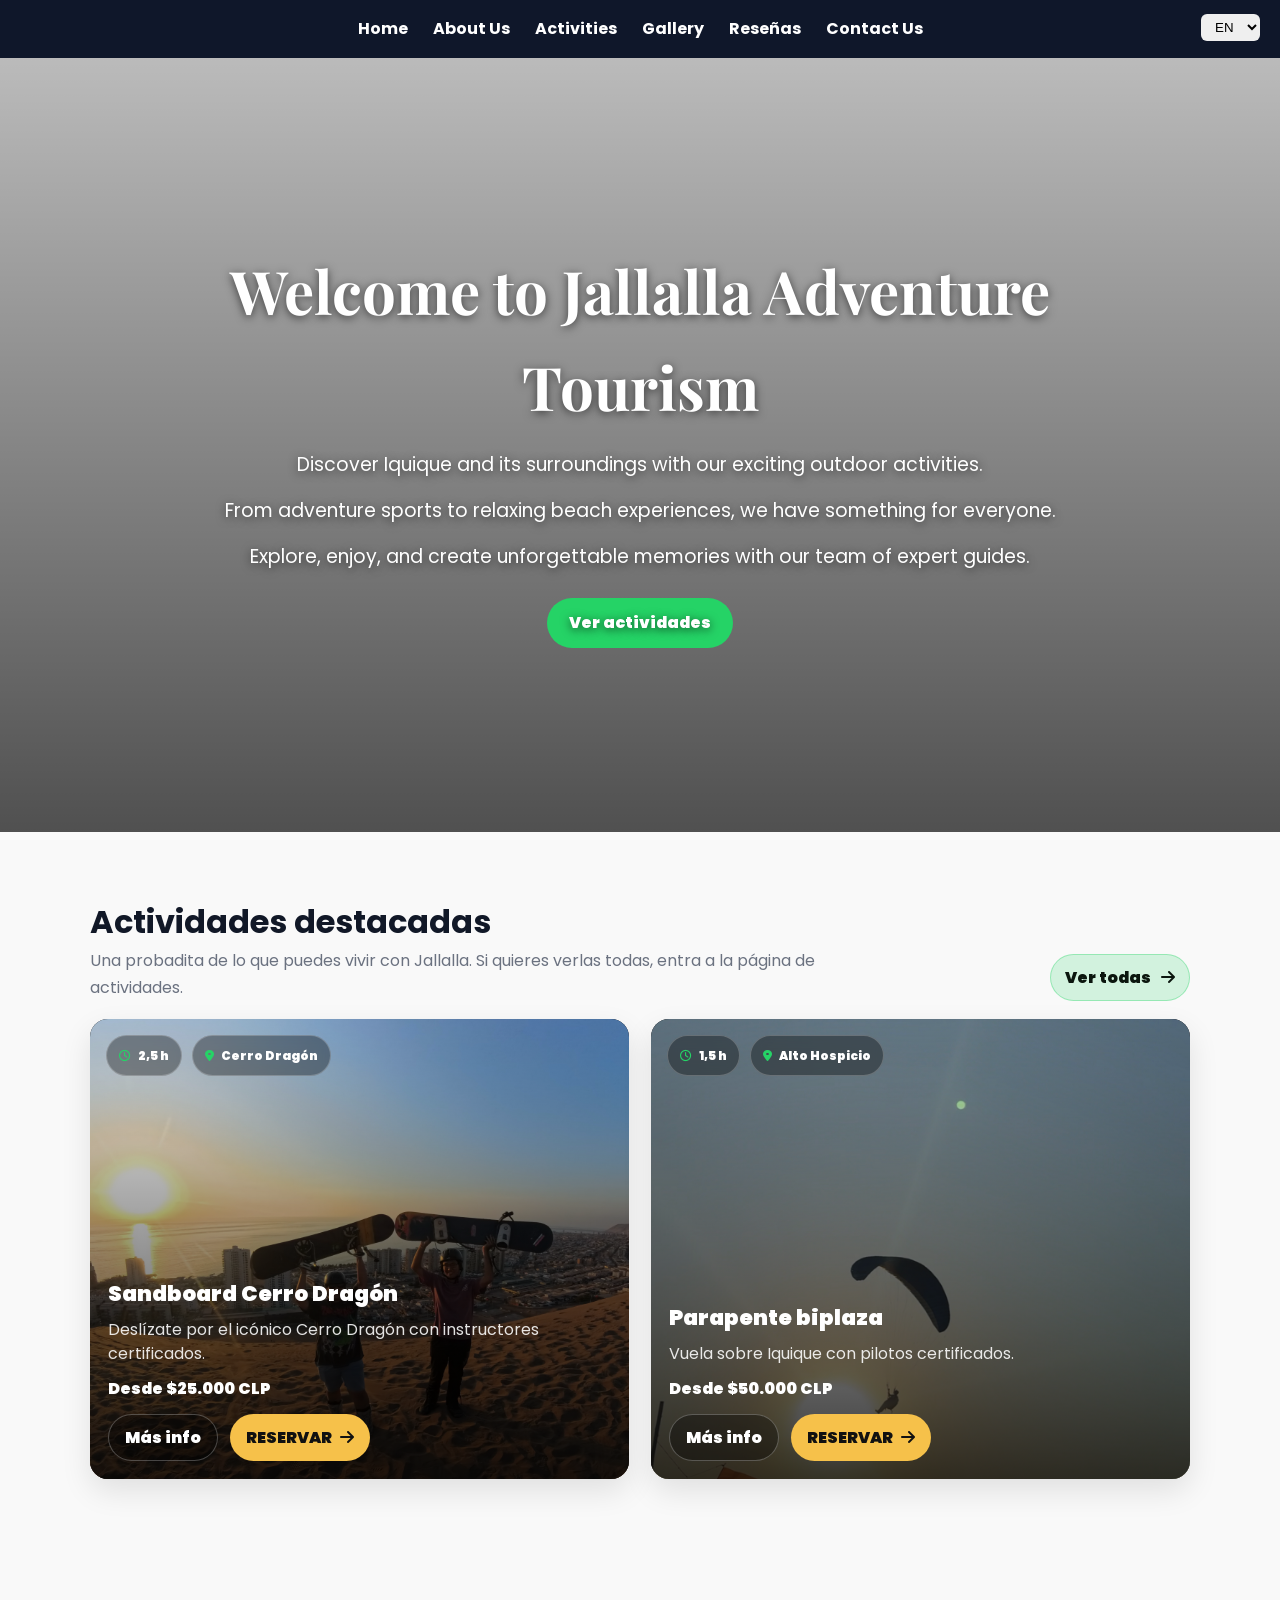
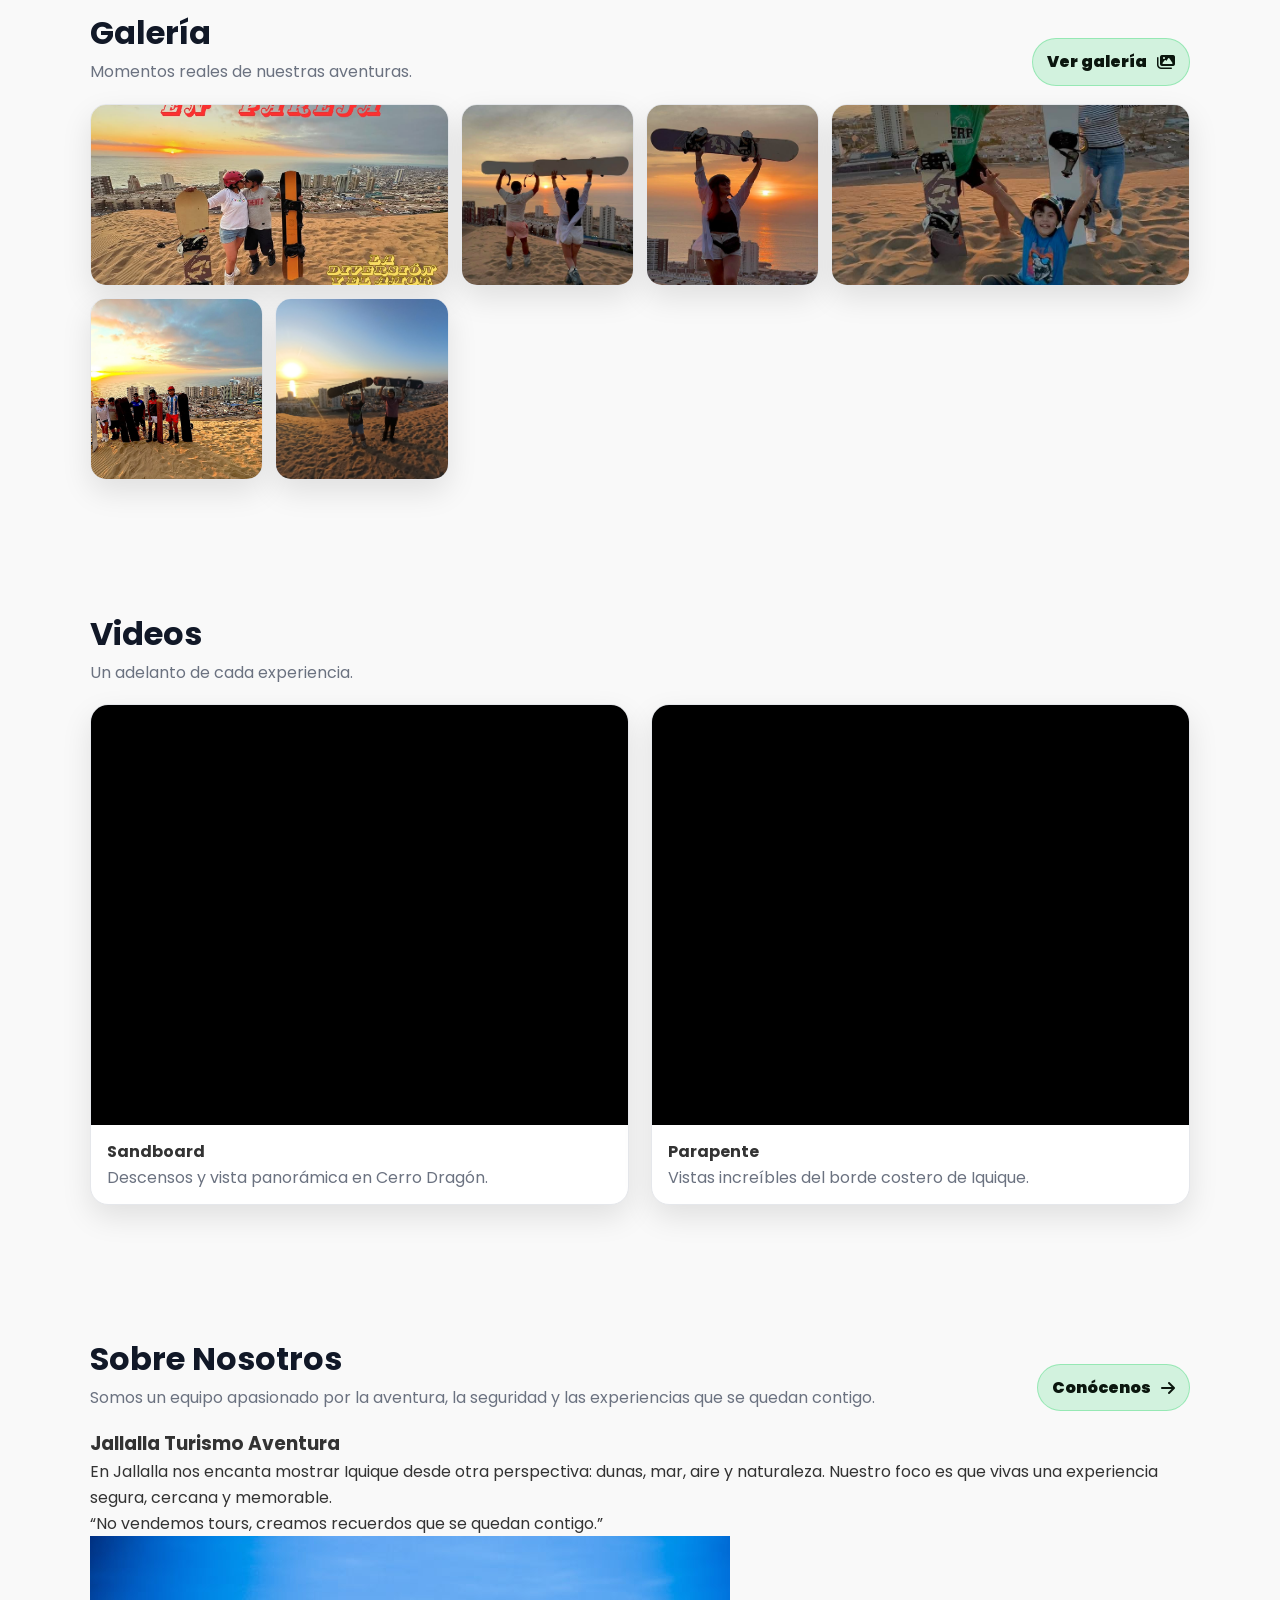
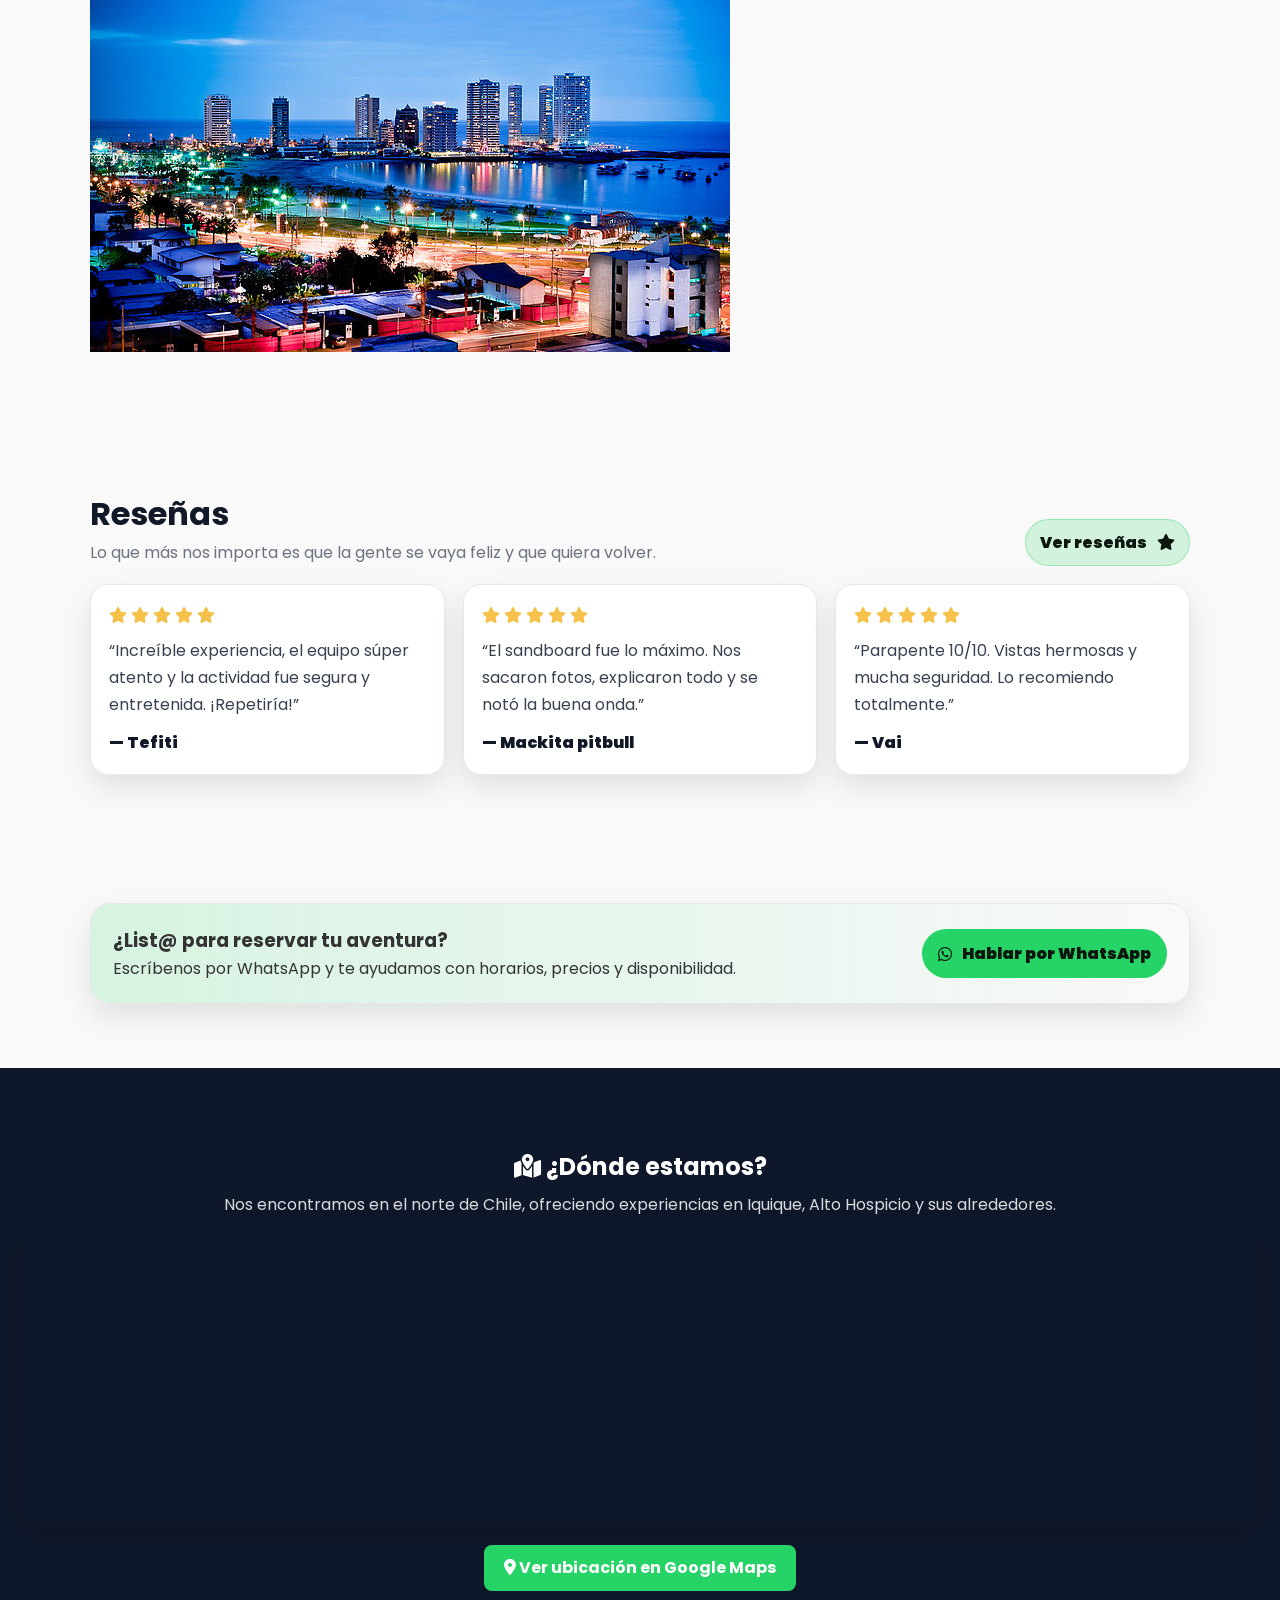
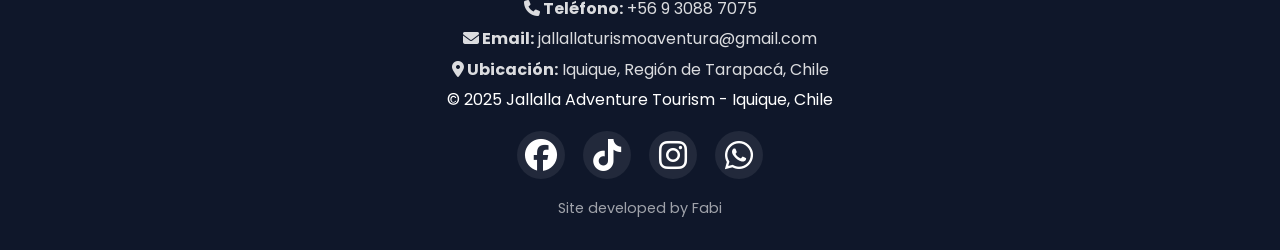
==== index.html @ 43857182 "Initial commit - Jallalla Turismo Aventura" ====
<!DOCTYPE html>
<html lang="es">
<head>
  <meta charset="UTF-8">
  <meta name="viewport" content="width=device-width, initial-scale=1.0">
  <title>Inicio - Jallalla Turismo Aventura</title>

 <link rel="stylesheet" href="css/style.css">

  <link rel="stylesheet" href="https://cdnjs.cloudflare.com/ajax/libs/font-awesome/6.4.0/css/all.min.css">

  <link rel="preconnect" href="https://fonts.googleapis.com">
  <link rel="preconnect" href="https://fonts.gstatic.com" crossorigin>
  <link href="https://fonts.googleapis.com/css2?family=Playfair+Display:wght@600;700&family=Poppins:wght@300;400;600;700&display=swap" rel="stylesheet">
</head>
<script>
document.addEventListener("DOMContentLoaded", function(){

    const menuToggle = document.getElementById("menuToggle");
    const navLinks = document.getElementById("navLinks");

    if(menuToggle && navLinks){
        menuToggle.addEventListener("click", function(){
            navLinks.classList.toggle("active");
        });
    }

});
</script>

<body>

<header>
  <nav class="navbar">

    <button class="menu-toggle" id="menuToggle" aria-label="Abrir menú">
      <i class="fa-solid fa-bars"></i>
    </button>

    <ul class="nav-links" id="navLinks">
      <li><a href="index.html" id="navInicio">Inicio</a></li>
      <li><a href="about.html" id="navAbout">Sobre Nosotros</a></li>
      <li><a href="activities.html" id="navActivities">Actividades</a></li>
      <li><a href="gallery.html" id="navGallery">Galería</a></li>
      <li><a href="reviews.html" id="navReviews" data-i18n="common.nav.reviews">Reseñas</a></li>
      <li><a href="contact.html" id="navContact">Contacto</a></li>
    </ul>

  </nav>

  <div class="language-switch">
    <select id="language">
      <option value="es">ES</option>
      <option value="en">EN</option>
      <option value="fr">FR</option>
      <option value="pt">PT</option>
      <option value="de">DE</option>
    </select>
  </div>
</header>

<section class="content">
  <video autoplay muted loop playsinline poster="images/portada-fallback.jpg">
    <source src="videos/video jallalla.mp4" type="video/mp4">
    Tu navegador no soporta video HTML5.
  </video>

  <div class="inner">
    <h1 id="title">Bienvenidos a Jallalla Turismo Aventura</h1>
    <p id="desc1">Descubre Iquique y sus alrededores con nuestras emocionantes actividades al aire libre.</p>
    <p id="desc2">Desde deportes de aventura hasta experiencias relajantes en la playa, tenemos algo para todos.</p>
    <p id="desc3">Explora, disfruta y crea recuerdos inolvidables con nuestro equipo de expertos guías.</p>

    <a class="hero-btn" href="#actividades" id="heroBtn">Ver actividades</a>
  </div>
</section>

<section class="section" id="actividades">
  <div class="container">
    <div class="section-top">
      <div>
        <h2 class="section-title">Actividades destacadas</h2>
        <p class="section-lead">Una probadita de lo que puedes vivir con Jallalla. Si quieres verlas todas, entra a la página de actividades.</p>
      </div>

      <a class="link-btn" href="activities.html">
        Ver todas <i class="fa-solid fa-arrow-right"></i>
      </a>
    </div>

    <div class="cards">
      <article class="card">
        <div class="thumb">
          <img src="img/sandboard.jpeg" alt="Sandboard Cerro Dragón">
        </div>

        <div class="overlay"></div>

        <div class="meta">
          <span class="m"><i class="fa-regular fa-clock"></i> 2,5 h</span>
          <span class="m"><i class="fa-solid fa-location-dot"></i> Cerro Dragón</span>
        </div>

        <div class="body">
          <h3 class="title">Sandboard Cerro Dragón</h3>
          <p class="desc">Deslízate por el icónico Cerro Dragón con instructores certificados.</p>
          <div class="price">Desde $25.000 CLP</div>

          <div class="cta">
            <a class="btn btn-ghost" href="activities.html">Más info</a>
            <a class="btn btn-primary whatsapp" data-title="Sandboard Cerro Dragón">RESERVAR <i class="fa-solid fa-arrow-right"></i></a>
          </div>
        </div>
      </article>

      <article class="card">
        <div class="thumb">
          <img src="img/parapente.jpeg" alt="Parapente biplaza">
        </div>

        <div class="overlay"></div>

        <div class="meta">
          <span class="m"><i class="fa-regular fa-clock"></i> 1,5 h</span>
          <span class="m"><i class="fa-solid fa-location-dot"></i> Alto Hospicio</span>
        </div>

        <div class="body">
          <h3 class="title">Parapente biplaza</h3>
          <p class="desc">Vuela sobre Iquique con pilotos certificados.</p>
          <div class="price">Desde $50.000 CLP</div>

          <div class="cta">
            <a class="btn btn-ghost" href="activities.html">Más info</a>
            <a class="btn btn-primary whatsapp" data-title="Parapente biplaza">RESERVAR <i class="fa-solid fa-arrow-right"></i></a>
          </div>
        </div>
      </article>
    </div>
  </div>
</section>

<section class="section" id="galeria">
  <div class="container">
    <div class="section-top">
      <div>
        <h2 class="section-title">Galería</h2>
        <p class="section-lead">Momentos reales de nuestras aventuras.</p>
      </div>

      <a class="link-btn" href="gallery.html">
        Ver galería <i class="fa-solid fa-images"></i>
      </a>
    </div>

    <div class="gallery-grid">
  <a class="big" href="gallery.html"><img src="img/san1.jpeg" alt="Sandboard en Iquique"></a>
  <a href="gallery.html"><img src="img/san2.jpeg" alt="Experiencia Jallalla"></a>
  <a href="gallery.html"><img src="img/san3.jpeg" alt="Cerro Dragón"></a>
  <a class="big" href="gallery.html"><img src="img/san4.jpeg" alt="Aventura en Iquique"></a>
  <a href="gallery.html"><img src="img/san5.jpeg" alt="Turismo aventura"></a>
  <a href="gallery.html"><img src="img/sandboard.jpeg" alt="Sandboard"></a>
</div>
  </div>
</section>

<section class="section" id="videos">
  <div class="container">
    <div class="section-top">
      <div>
        <h2 class="section-title">Videos</h2>
        <p class="section-lead">Un adelanto de cada experiencia.</p>
      </div>
    </div>

    <div class="videos">
      <div class="video-card">
        <video autoplay loop muted playsinline poster="images/video_sandboard.jpg">
          <source src="videos/sand.mp4" type="video/mp4">
        </video>

        <div class="video-info">
          <h4>Sandboard</h4>
          <p>Descensos y vista panorámica en Cerro Dragón.</p>
        </div>
      </div>

      <div class="video-card">
        <video autoplay loop muted playsinline poster="images/video_parapente.jpg">
          <source src="videos/parapentevi.mp4" type="video/mp4">
        </video>

        <div class="video-info">
          <h4>Parapente</h4>
          <p>Vistas increíbles del borde costero de Iquique.</p>
        </div>
      </div>
    </div>
  </div>
</section>

<section class="section" id="sobre">
  <div class="container">
    <div class="section-top">
      <div>
        <h2 class="section-title">Sobre Nosotros</h2>
        <p class="section-lead">Somos un equipo apasionado por la aventura, la seguridad y las experiencias que se quedan contigo.</p>
      </div>

      <a class="link-btn" href="about.html">
        Conócenos <i class="fa-solid fa-arrow-right"></i>
      </a>
    </div>

    <div class="about-mini">
      <div class="box">
        <h3>Jallalla Turismo Aventura</h3>
        <p>
          En Jallalla nos encanta mostrar Iquique desde otra perspectiva: dunas, mar, aire y naturaleza.
          Nuestro foco es que vivas una experiencia segura, cercana y memorable.
        </p>

        <div class="why">“No vendemos tours, creamos recuerdos que se quedan contigo.”</div>
      </div>

      <img src="img/iquique.jpeg" alt="Equipo Jallalla Turismo Aventura">
    </div>
  </div>
</section>

<section class="section" id="resenas">
  <div class="container">
    <div class="section-top">
      <div>
        <h2 class="section-title">Reseñas</h2>
        <p class="section-lead">Lo que más nos importa es que la gente se vaya feliz y que quiera volver.</p>
      </div>

      <a class="link-btn" href="reviews.html">
        Ver reseñas <i class="fa-solid fa-star"></i>
      </a>
    </div>

    <div class="reviews-grid">
      <div class="review">
        <div class="stars">
          <i class="fa-solid fa-star"></i>
          <i class="fa-solid fa-star"></i>
          <i class="fa-solid fa-star"></i>
          <i class="fa-solid fa-star"></i>
          <i class="fa-solid fa-star"></i>
        </div>
        <p>“Increíble experiencia, el equipo súper atento y la actividad fue segura y entretenida. ¡Repetiría!”</p>
        <div class="name">— Tefiti</div>
      </div>

      <div class="review">
        <div class="stars">
          <i class="fa-solid fa-star"></i>
          <i class="fa-solid fa-star"></i>
          <i class="fa-solid fa-star"></i>
          <i class="fa-solid fa-star"></i>
          <i class="fa-solid fa-star"></i>
        </div>
        <p>“El sandboard fue lo máximo. Nos sacaron fotos, explicaron todo y se notó la buena onda.”</p>
        <div class="name">— Mackita pitbull</div>
      </div>

      <div class="review">
        <div class="stars">
          <i class="fa-solid fa-star"></i>
          <i class="fa-solid fa-star"></i>
          <i class="fa-solid fa-star"></i>
          <i class="fa-solid fa-star"></i>
          <i class="fa-solid fa-star"></i>
        </div>
        <p>“Parapente 10/10. Vistas hermosas y mucha seguridad. Lo recomiendo totalmente.”</p>
        <div class="name">— Vai</div>
      </div>
    </div>
  </div>
</section>

<section class="section" id="contacto">
  <div class="container">
    <div class="contact-cta">
      <div>
        <h3>¿List@ para reservar tu aventura?</h3>
        <p>Escríbenos por WhatsApp y te ayudamos con horarios, precios y disponibilidad.</p>
      </div>

      <a class="wsp-big" href="#" id="wspBig">
        <i class="fa-brands fa-whatsapp"></i>
        <span>Hablar por WhatsApp</span>
      </a>
    </div>
  </div>
</section>

<footer>
  <div class="ubicacion">
    <h2><i class="fa-solid fa-map-location-dot"></i> ¿Dónde estamos?</h2>
    <p>Nos encontramos en el norte de Chile, ofreciendo experiencias en Iquique, Alto Hospicio y sus alrededores.</p>

    <iframe 
      class="mapa"
      src="https://www.google.com/maps?q=Iquique,Chile&output=embed"
      loading="lazy">
    </iframe>

    <a href="https://www.google.com/maps?q=Iquique,Chile" target="_blank" rel="noopener" class="btn-mapa">
      <i class="fa-solid fa-location-dot"></i>
      Ver ubicación en Google Maps
    </a>

    <div class="info-contacto">
      <p><strong><i class="fa-solid fa-phone"></i> Teléfono:</strong> +56 9 3088 7075</p>
      <p><strong><i class="fa-solid fa-envelope"></i> Email:</strong> jallallaturismoaventura@gmail.com</p>
      <p><strong><i class="fa-solid fa-location-dot"></i> Ubicación:</strong> Iquique, Región de Tarapacá, Chile</p>
    </div>
  </div>

  <div class="footer-content">
    <p id="footerText">&copy; 2026 Jallalla Turismo Aventura - Iquique, Chile</p>

    <div class="socials">
      <a href="https://www.facebook.com/share/1BLBdyu36v/" target="_blank" rel="noopener" aria-label="Facebook">
        <i class="fab fa-facebook fa-2x"></i>
      </a>

      <a href="https://www.tiktok.com/@jallalla.turismo?_t=ZM-8zD8ZmTbg0e&_r=1" target="_blank" rel="noopener" aria-label="TikTok">
        <i class="fab fa-tiktok fa-2x"></i>
      </a>

      <a href="https://www.instagram.com/las_aventuras_del_donoso?igsh=MW1kbmYxOTR1dTZtMw==" target="_blank" rel="noopener" aria-label="Instagram">
        <i class="fab fa-instagram fa-2x"></i>
      </a>

      <a href="https://wa.me/56930887075" target="_blank" rel="noopener" aria-label="WhatsApp">
        <i class="fab fa-whatsapp fa-2x"></i>
      </a>
    </div>

    <p class="firma" id="footerFirma">Sitio desarrollado por Fabi</p>
  </div>
</footer>

<script>
  const WA_NUMBER = "56930887075";

  document.querySelectorAll('.whatsapp').forEach(btn => {
    const title = btn.dataset.title || "Actividad";
    const msg = `Hola Jallalla 👋, me interesa: ${title}. ¿Disponibilidad?`;

    btn.href = `https://wa.me/${WA_NUMBER}?text=${encodeURIComponent(msg)}`;
    btn.target = "_blank";
    btn.rel = "noopener";
  });

  const wspBig = document.getElementById("wspBig");

  if (wspBig) {
    const msg = "Hola Jallalla 👋, quiero cotizar y reservar una actividad. ¿Qué horarios tienen?";

    wspBig.href = `https://wa.me/${WA_NUMBER}?text=${encodeURIComponent(msg)}`;
    wspBig.target = "_blank";
    wspBig.rel = "noopener";
  }
</script>

<script src="main.js"></script>

</body>
</html>
---- css/style.css ----
/* ==========================
   RESET / BASE
========================== */

:root{
  --brand:#25D366;
  --brand-dark:#128C7E;
  --dark:#0f172a;
  --bg:#f9f9f9;
  --card:#ffffff;
  --muted:#6b7280;
  --line:#e5e7eb;
  --shadow:0 12px 30px rgba(0,0,0,.10);
  --radius:18px;
}

*{
  margin:0;
  padding:0;
  box-sizing:border-box;
}

body{
  font-family:"Poppins", Arial, sans-serif;
  background:var(--bg);
  color:#333;
  line-height:1.6;
}

img,
video{
  max-width:100%;
}

/* ==========================
   HEADER / NAV
========================== */

header{
  background:var(--dark);
  padding:16px 20px;
  position:relative;
  z-index:1000;
}

.navbar{
  position:relative;
}

.nav-links,
nav ul{
  list-style:none;
  display:flex;
  justify-content:center;
  align-items:center;
  gap:25px;
  margin:0;
  padding:0;
  flex-wrap:wrap;
}

.nav-links a,
nav ul li a,
nav a{
  color:#fff;
  text-decoration:none;
  font-weight:700;
  transition:.3s;
}

.nav-links a:hover,
.nav-links a.active,
nav ul li a:hover,
nav ul li a.active{
  color:var(--brand);
}

.menu-toggle{
  display:none;
  position:absolute;
  left:0;
  top:50%;
  transform:translateY(-50%);
  background:none;
  border:none;
  color:#fff;
  font-size:1.8rem;
  cursor:pointer;
}

.language-switch{
  position:absolute;
  top:14px;
  right:20px;
}

.language-switch select{
  padding:5px 10px;
  border-radius:6px;
  border:none;
  cursor:pointer;
}

/* ==========================
   HOME HERO
========================== */

.content{
  position:relative;
  min-height:86vh;
  overflow:hidden;
  display:grid;
  place-items:center;
  text-align:center;
  color:#fff;
}

.content video{
  position:absolute;
  inset:0;
  width:100%;
  height:100%;
  object-fit:cover;
  z-index:-2;
}

.content::after{
  content:"";
  position:absolute;
  inset:0;
  background:linear-gradient(180deg, rgba(0,0,0,.25), rgba(0,0,0,.68));
  z-index:-1;
}

.content .inner{
  max-width:900px;
  padding:0 20px;
  text-shadow:0 2px 10px rgba(0,0,0,.6);
}

.content h1{
  font-family:"Playfair Display", serif;
  font-size:clamp(30px, 5vw, 60px);
  margin-bottom:14px;
}

.content p{
  font-size:clamp(15px, 2.4vw, 19px);
  line-height:1.8;
  margin-bottom:12px;
}

.hero-btn{
  display:inline-flex;
  align-items:center;
  gap:8px;
  margin-top:12px;
  padding:12px 22px;
  border-radius:999px;
  background:var(--brand);
  color:#fff;
  text-decoration:none;
  font-weight:900;
}

.hero-btn:hover{
  background:var(--brand-dark);
}

/* ==========================
   SECCIONES GENERALES
========================== */

.section{
  padding:64px 0;
}

.container{
  width:min(1100px, 92%);
  margin:0 auto;
}

.section-top{
  display:flex;
  justify-content:space-between;
  align-items:flex-end;
  gap:14px;
  flex-wrap:wrap;
  margin-bottom:18px;
}

.section-title{
  font-size:clamp(24px, 3vw, 32px);
  color:#111827;
}

.section-lead{
  color:var(--muted);
  max-width:820px;
  line-height:1.7;
}

.link-btn{
  display:inline-flex;
  align-items:center;
  gap:10px;
  text-decoration:none;
  font-weight:900;
  color:#0b160e;
  background:rgba(37,211,102,.18);
  border:1px solid rgba(37,211,102,.35);
  padding:10px 14px;
  border-radius:999px;
}

/* ==========================
   CARDS ACTIVIDADES
========================== */

.cards{
  display:grid;
  grid-template-columns:repeat(2,1fr);
  gap:22px;
}

.card{
  position:relative;
  border-radius:var(--radius);
  overflow:hidden;
  background:#000;
  min-height:460px;
  display:flex;
  align-items:flex-end;
  box-shadow:var(--shadow);
  transition:.35s ease;
}

.card:hover{
  transform:translateY(-8px);
}

.thumb{
  position:absolute;
  inset:0;
}

.thumb img{
  width:100%;
  height:100%;
  object-fit:cover;
  display:block;
  transition:transform .6s ease;
}

.card:hover .thumb img{
  transform:scale(1.08);
}

.overlay{
  position:absolute;
  inset:0;
  background:linear-gradient(180deg, rgba(0,0,0,.05), rgba(0,0,0,.78));
}

.meta{
  position:absolute;
  top:16px;
  left:16px;
  display:flex;
  gap:10px;
  flex-wrap:wrap;
  z-index:2;
}

.meta .m{
  display:inline-flex;
  align-items:center;
  gap:7px;
  background:rgba(0,0,0,.35);
  color:#fff;
  padding:10px 12px;
  border-radius:999px;
  font-size:12px;
  font-weight:900;
  backdrop-filter:blur(6px);
  border:1px solid rgba(255,255,255,.22);
}

.meta .m i{
  color:var(--brand);
}

.body{
  position:relative;
  z-index:2;
  padding:18px;
  width:100%;
}

.title{
  color:#fff;
  font-size:1.35rem;
  font-weight:900;
  margin-bottom:6px;
}

.desc{
  color:rgba(255,255,255,.88);
  line-height:1.5;
  max-width:560px;
}

.price{
  color:#fff;
  font-weight:900;
  margin-top:10px;
}

.cta{
  position:relative;
  z-index:3;
  display:flex;
  gap:12px;
  flex-wrap:wrap;
  margin-top:12px;
}

.btn{
  border-radius:999px;
  padding:10px 16px;
  font-weight:900;
  text-decoration:none;
  display:inline-flex;
  align-items:center;
  gap:8px;
  cursor:pointer;
}

.btn-primary{
  background:#f6c14a;
  color:#111;
  border:none;
}

.btn-ghost{
  background:rgba(0,0,0,.35);
  color:#fff;
  border:1px solid rgba(255,255,255,.25);
}

/* ==========================
   GALLERY
========================== */

.gallery-grid{
  display:grid;
  grid-template-columns:repeat(6,1fr);
  gap:12px;
}

.gallery-grid a{
  display:block;
  border-radius:16px;
  overflow:hidden;
  box-shadow:var(--shadow);
  border:1px solid var(--line);
  background:#fff;
}

.gallery-grid img{
  width:100%;
  height:180px;
  object-fit:cover;
  display:block;
  transition:transform .5s ease;
}

.gallery-grid a:hover img{
  transform:scale(1.05);
}

.gallery-grid .big{
  grid-column:span 2;
}

/* ==========================
   VIDEOS
========================== */

.videos{
  display:grid;
  grid-template-columns:repeat(2,1fr);
  gap:22px;
}

.video-card{
  background:#fff;
  border-radius:var(--radius);
  overflow:hidden;
  box-shadow:var(--shadow);
  border:1px solid var(--line);
}

.video-card video{
  width:100%;
  height:420px;
  object-fit:cover;
  display:block;
  background:#000;
}

.video-info{
  padding:14px 16px;
}

.video-info p{
  color:var(--muted);
}

/* ==========================
   ACTIVITIES PAGE
========================== */

.hero{
  position:relative;
  min-height:56vh;
  display:flex;
  align-items:center;
  overflow:hidden;
  color:#fff;
  margin-bottom:20px;
}

.hero::before{
  content:"";
  position:absolute;
  inset:0;
  background:url("../img/hero-activities.jpg") center/cover no-repeat;
  transform:scale(1.02);
}

.hero::after{
  content:"";
  position:absolute;
  inset:0;
  background:linear-gradient(90deg, rgba(0,0,0,.72), rgba(0,0,0,.25));
}

.hero-inner{
  position:relative;
  width:min(1100px,92%);
  margin:0 auto;
  padding:40px 0;
  z-index:1;
}

.hero h1{
  font-size:clamp(2rem,5vw,3.2rem);
  margin-bottom:10px;
}

.hero h1 i,
.video-section h2 i{
  color:var(--brand);
}

.hero p{
  max-width:740px;
  color:rgba(255,255,255,.92);
}

.hero-badges{
  display:flex;
  flex-wrap:wrap;
  gap:10px;
  margin-top:16px;
}

.badge{
  display:inline-flex;
  align-items:center;
  gap:8px;
  padding:10px 12px;
  border-radius:999px;
  background:rgba(255,255,255,.12);
  border:1px solid rgba(255,255,255,.18);
}

.badge i{
  color:var(--brand);
}

.act-wrap,
.video-section{
  max-width:1100px;
  margin:30px auto 50px;
  padding:0 20px;
}

.video-section h2{
  font-size:2rem;
  color:#111827;
  margin-bottom:10px;
}

/* ==========================
   UBICACIÓN / CONTACTO
========================== */

.page-content{
  max-width:1100px;
  margin:80px auto 40px;
  padding:0 20px;
  text-align:center;
}

.contact-page{
  max-width:900px;
}

.contact-form{
  display:flex;
  flex-direction:column;
  gap:15px;
  margin-top:25px;
}

.contact-form input,
.contact-form textarea,
.contact-form button{
  padding:14px;
  border-radius:12px;
  font-size:1rem;
}

.contact-form input,
.contact-form textarea{
  border:1px solid #d1d5db;
}

.contact-form button{
  background:var(--brand);
  color:#fff;
  border:none;
  font-weight:800;
  cursor:pointer;
}

.ubicacion{
  margin-top:50px;
  text-align:center;
}

.ubicacion p,
.info-contacto p{
  color:rgba(255,255,255,.85);
  margin:5px 0;
}

.mapa{
  width:100%;
  height:300px;
  border:none;
  border-radius:12px;
  box-shadow:var(--shadow);
}

.btn-mapa{
  display:inline-block;
  margin-top:15px;
  padding:10px 20px;
  background:var(--brand);
  color:#fff;
  text-decoration:none;
  border-radius:8px;
  font-weight:bold;
}

/* ==========================
   FOOTER
========================== */

footer{
  background:var(--dark);
  color:#fff;
  text-align:center;
  padding:30px 20px;
}

.footer-content{
  max-width:800px;
  margin:auto;
}

.socials{
  margin:18px 0;
}

.socials a{
  width:48px;
  height:48px;
  display:inline-flex;
  align-items:center;
  justify-content:center;
  margin:0 7px;
  color:#fff;
  text-decoration:none;
  border-radius:50%;
  background:rgba(255,255,255,.08);
  transition:.3s;
}

.socials a:hover{
  background:var(--brand);
  transform:translateY(-3px);
}

.firma{
  opacity:.6;
  font-size:.9em;
}

/* ==========================
   RESPONSIVE
========================== */

@media(max-width:980px){
  .gallery-grid{
    grid-template-columns:repeat(3,1fr);
  }

  .gallery-grid .big{
    grid-column:span 1;
  }
}

@media(max-width:920px){
  .cards,
  .videos{
    grid-template-columns:1fr;
  }
}

@media(max-width:768px){
  header{
    padding:16px 20px;
  }

  .menu-toggle{
    display:block;
  }

  .nav-links{
    flex-direction:column;
    background:var(--dark);
    width:100%;
    max-height:0;
    overflow:hidden;
    transition:max-height .3s ease;
    margin-top:15px;
  }

  .nav-links.active{
    max-height:500px;
  }

  .nav-links li{
    text-align:center;
    padding:12px 0;
    border-top:1px solid rgba(255,255,255,.08);
  }

  .language-switch{
    position:static;
    text-align:center;
    margin-top:15px;
  }

  .section-top{
    align-items:flex-start;
  }
}

@media(max-width:520px){
  .card{
    min-height:520px;
  }

  .cta .btn{
    width:100%;
    justify-content:center;
  }

  .gallery-grid{
    grid-template-columns:repeat(2,1fr);
  }

  .gallery-grid img{
    height:150px;
  }

  .video-card video{
    height:320px;
  }
}

/* FIX HOME REVIEWS + CTA */

.reviews-grid{
  display:grid;
  grid-template-columns:repeat(3, 1fr);
  gap:18px;
}

.review{
  background:#fff;
  border:1px solid var(--line);
  border-radius:var(--radius);
  padding:18px;
  box-shadow:var(--shadow);
  transition:.3s ease;
}

.review:hover{
  transform:translateY(-5px);
  border-color:var(--brand);
}

.review .stars{
  color:#f6c14a;
  margin-bottom:8px;
}

.review p{
  color:#374151;
  line-height:1.7;
}

.review .name{
  margin-top:12px;
  font-weight:900;
  color:#111827;
}

.contact-cta{
  background:linear-gradient(90deg, rgba(37,211,102,.16), rgba(255,255,255,0));
  border:1px solid var(--line);
  border-radius:20px;
  padding:22px;
  box-shadow:var(--shadow);
  display:flex;
  justify-content:space-between;
  align-items:center;
  gap:14px;
  flex-wrap:wrap;
}

.wsp-big{
  background:var(--brand);
  color:#0b160e;
  text-decoration:none;
  font-weight:900;
  padding:12px 16px;
  border-radius:999px;
  display:inline-flex;
  align-items:center;
  gap:10px;
}

@media(max-width:900px){
  .reviews-grid{
    grid-template-columns:1fr;
  }
}

.about-page{
  max-width:1100px;
  margin:80px auto 50px;
  padding:0 20px;
}

.about-page h1{
  text-align:center;
  font-size:clamp(30px,4vw,44px);
  margin-bottom:35px;
  color:#111827;
}

.about-hero{
  display:grid;
  grid-template-columns:1fr 1fr;
  gap:28px;
  align-items:center;
  margin-bottom:40px;
}

.about-hero img{
  width:100%;
  height:380px;
  object-fit:cover;
  border-radius:22px;
  box-shadow:0 16px 35px rgba(0,0,0,.14);
}

.about-hero-text{
  background:#fff;
  padding:24px;
  border-radius:22px;
  box-shadow:0 12px 30px rgba(0,0,0,.10);
  border:1px solid #e5e7eb;
}

.about-hero-text p{
  margin-bottom:14px;
  color:#374151;
  line-height:1.8;
}

.about-why{
  background:linear-gradient(135deg,#ffffff,#f3fdf7);
  border-radius:22px;
  padding:26px;
  box-shadow:0 12px 30px rgba(0,0,0,.10);
  border:1px solid #e5e7eb;
  margin-bottom:40px;
}

.about-video video{
  width:100%;
  height:420px;
  object-fit:cover;
  border-radius:22px;
}

@media(max-width:900px){
  .about-hero{
    grid-template-columns:1fr;
  }

  .about-hero img,
  .about-video video{
    height:280px;
  }
}
/* ===== FIX ABOUT FINAL ===== */

.mv{
  display:grid !important;
  grid-template-columns:repeat(2, 1fr);
  gap:22px;
  margin:40px 0;
}

.mv-card{
  background:#fff;
  padding:24px;
  border-radius:22px;
  border:1px solid #e5e7eb;
  box-shadow:0 12px 30px rgba(0,0,0,.10);
}

.mv-card h3{
  margin-bottom:12px;
  color:#111827;
}

.mv-card h3 i{
  color:#25D366;
  margin-right:8px;
}

.mv-card p{
  color:#374151;
  line-height:1.8;
}

.stats{
  display:grid !important;
  grid-template-columns:repeat(3, 1fr);
  gap:18px;
  margin:40px 0;
}

.stat{
  background:#0f172a;
  color:#fff;
  padding:26px;
  border-radius:22px;
  text-align:center;
  box-shadow:0 12px 30px rgba(0,0,0,.14);
}

.stat-num{
  display:block;
  font-size:2.4rem;
  font-weight:900;
  color:#25D366;
  margin-bottom:6px;
}

.cta-mini{
  background:linear-gradient(135deg,#25D366,#128C7E);
  padding:28px;
  border-radius:24px;
  text-align:center;
  color:#fff;
  box-shadow:0 16px 35px rgba(37,211,102,.25);
  margin-top:35px;
}

.cta-mini p{
  margin:0 0 16px;
  font-size:1.3rem;
  font-weight:800;
}

.cta-mini a{
  display:inline-flex;
  align-items:center;
  gap:10px;
  background:#fff;
  color:#128C7E;
  text-decoration:none;
  padding:12px 20px;
  border-radius:999px;
  font-weight:900;
}

@media(max-width:900px){
  .mv,
  .stats{
    grid-template-columns:1fr !important;
  }
}

.hero::before{
  content:"";
  position:absolute;
  inset:0;
  background:url("../img/iquique.jpeg") center/cover no-repeat;
  transform:scale(1.02);
}

/* ===== GALERÍA TIPO REFERENCIA ===== */

.gallery-hero{
  height:320px;
  background:
    linear-gradient(90deg, rgba(0,0,0,.50), rgba(0,0,0,.15)),
    url("../img/iquique.jpeg") center/cover no-repeat;
  display:flex;
  align-items:center;
  padding:0 9%;
}

.gallery-hero h1{
  color:#fff;
  font-size:clamp(42px, 7vw, 78px);
  font-family:"Playfair Display", serif;
  text-shadow:0 4px 14px rgba(0,0,0,.45);
  margin-bottom:8px;
}

.gallery-hero p{
  color:rgba(255,255,255,.92);
  font-size:1.1rem;
  max-width:680px;
}

.gallery-page-new{
  max-width:1200px;
  margin:0 auto;
  padding:55px 25px;
}

.gallery-category{
  margin-bottom:75px;
}

.gallery-category h2{
  font-size:clamp(32px, 4vw, 48px);
  color:#d97706;
  margin-bottom:30px;
  font-weight:900;
  text-shadow:0 3px 8px rgba(217,119,6,.22);
}

.gallery-row{
  display:grid;
  grid-template-columns:repeat(5, 1fr);
  gap:34px;
  align-items:start;
}

.gallery-row a{
  display:block;
  text-decoration:none;
}

.gallery-row img{
  width:100%;
  height:150px;
  object-fit:cover;
  border-radius:6px;
  box-shadow:0 8px 20px rgba(0,0,0,.12);
  transition:.3s ease;
}

.gallery-row img:hover{
  transform:scale(1.06);
  box-shadow:0 14px 30px rgba(0,0,0,.22);
}

@media(max-width:900px){
  .gallery-row{
    grid-template-columns:repeat(3, 1fr);
    gap:20px;
  }
}

@media(max-width:520px){
  .gallery-hero{
    height:240px;
    padding:0 25px;
  }

  .gallery-row{
    grid-template-columns:repeat(2, 1fr);
  }

  .gallery-row img{
    height:130px;
  }
}

/* ===== FIX REVIEWS FINAL ===== */

.reviews-page{
  max-width:1100px !important;
  margin:80px auto 50px !important;
  padding:0 20px !important;
  background:transparent !important;
}

.jl-rev-head{
  text-align:center !important;
  margin-bottom:30px !important;
}

.jl-rev-head h1{
  font-size:clamp(30px,4vw,44px) !important;
  color:#111827 !important;
  margin-bottom:8px !important;
}

.jl-rev-sub{
  color:#6b7280 !important;
  font-size:1.05rem !important;
  margin-bottom:24px !important;
}

.jl-summary-outer{
  display:flex !important;
  justify-content:center !important;
  margin-bottom:24px !important;
}

.jl-summary{
  background:#fff !important;
  border:1px solid #e5e7eb !important;
  border-radius:24px !important;
  padding:24px !important;
  box-shadow:0 12px 30px rgba(0,0,0,.10) !important;
  display:flex !important;
  align-items:center !important;
  justify-content:center !important;
  gap:22px !important;
  flex-wrap:wrap !important;
}

.jl-score{
  display:flex !important;
  align-items:center !important;
  gap:12px !important;
}

.jl-score-number{
  font-size:2.5rem !important;
  font-weight:900 !important;
  color:#111827 !important;
}

.jl-stars{
  font-size:1.3rem !important;
  letter-spacing:2px !important;
  color:transparent !important;
  -webkit-background-clip:text !important;
  background-clip:text !important;
}

.jl-count{
  color:#374151 !important;
  font-weight:700 !important;
}

.jl-controls{
  display:flex !important;
  justify-content:center !important;
  gap:16px !important;
  flex-wrap:wrap !important;
  margin-top:20px !important;
}

.jl-control{
  background:#fff !important;
  border:1px solid #e5e7eb !important;
  padding:12px 14px !important;
  border-radius:16px !important;
  display:flex !important;
  align-items:center !important;
  gap:10px !important;
  box-shadow:0 8px 22px rgba(0,0,0,.06) !important;
}

.jl-control span{
  font-weight:800 !important;
  color:#374151 !important;
}

.jl-control select,
.jl-field input,
.jl-field textarea,
.jl-field select{
  border:1px solid #d1d5db !important;
  border-radius:12px !important;
  padding:11px 12px !important;
  font-size:1rem !important;
  background:#fff !important;
}

.jl-list{
  list-style:none !important;
  padding:0 !important;
  margin:30px 0 !important;
  display:grid !important;
  grid-template-columns:repeat(3,1fr) !important;
  gap:18px !important;
}

.jl-card{
  height:100% !important;
  background:#fff !important;
  border:1px solid #e5e7eb !important;
  border-radius:22px !important;
  padding:18px !important;
  box-shadow:0 12px 30px rgba(0,0,0,.09) !important;
  display:flex !important;
  gap:14px !important;
  transition:.3s ease !important;
}

.jl-card:hover{
  transform:translateY(-5px) !important;
  border-color:#25D366 !important;
}

.jl-avatar{
  min-width:46px !important;
  height:46px !important;
  border-radius:50% !important;
  background:linear-gradient(135deg,#25D366,#128C7E) !important;
  color:#fff !important;
  display:flex !important;
  align-items:center !important;
  justify-content:center !important;
  font-size:1.2rem !important;
}

.jl-body{
  flex:1 !important;
}

.jl-card-head{
  display:flex !important;
  flex-wrap:wrap !important;
  align-items:center !important;
  gap:7px !important;
  margin-bottom:10px !important;
}

.jl-author{
  font-weight:900 !important;
  color:#111827 !important;
}

.jl-rating{
  color:#fbbf24 !important;
  letter-spacing:1px !important;
}

.jl-time{
  color:#6b7280 !important;
  font-size:.85rem !important;
}

.jl-badge{
  font-size:.75rem !important;
  font-weight:900 !important;
  padding:4px 8px !important;
  border-radius:999px !important;
  background:rgba(37,211,102,.14) !important;
  color:#128C7E !important;
}

.jl-text{
  color:#374151 !important;
  line-height:1.7 !important;
  margin:0 !important;
}

.jl-pager{
  display:flex !important;
  justify-content:center !important;
  align-items:center !important;
  gap:14px !important;
  margin:25px 0 40px !important;
}

.jl-page-info{
  font-weight:900 !important;
  color:#111827 !important;
}

.jl-btn{
  border:none !important;
  border-radius:999px !important;
  padding:11px 16px !important;
  font-weight:900 !important;
  cursor:pointer !important;
  text-decoration:none !important;
  display:inline-flex !important;
  align-items:center !important;
  justify-content:center !important;
}

.jl-btn-primary{
  background:#25D366 !important;
  color:#0b160e !important;
}

.jl-btn-primary:hover{
  background:#1ebe5b !important;
}

.jl-btn-ghost{
  background:#fff !important;
  color:#111827 !important;
  border:1px solid #d1d5db !important;
}

.jl-btn:disabled{
  opacity:.45 !important;
  cursor:not-allowed !important;
}

.jl-form{
  background:#fff !important;
  border-radius:24px !important;
  border:1px solid #e5e7eb !important;
  padding:26px !important;
  box-shadow:0 12px 30px rgba(0,0,0,.10) !important;
}

.jl-form h3{
  margin-bottom:20px !important;
  color:#111827 !important;
}

.jl-field{
  display:flex !important;
  flex-direction:column !important;
  gap:8px !important;
  margin-bottom:14px !important;
}

.jl-field label,
.jl-label{
  font-weight:800 !important;
  color:#374151 !important;
}

.jl-stars-input{
  display:flex !important;
  flex-direction:row-reverse !important;
  justify-content:flex-end !important;
  gap:4px !important;
}

.jl-stars-input input{
  display:none !important;
}

.jl-stars-input label{
  font-size:2rem !important;
  color:#d1d5db !important;
  cursor:pointer !important;
  transition:.2s !important;
}

.jl-stars-input input:checked ~ label,
.jl-stars-input label:hover,
.jl-stars-input label:hover ~ label{
  color:#fbbf24 !important;
}

.jl-actions{
  display:flex !important;
  gap:12px !important;
  flex-wrap:wrap !important;
  margin-top:10px !important;
}

.jl-note{
  color:#6b7280 !important;
  font-size:.9rem !important;
  margin-top:14px !important;
}

@media(max-width:950px){
  .jl-list{
    grid-template-columns:1fr !important;
  }

  .jl-summary{
    flex-direction:column !important;
  }

  .jl-control{
    width:100% !important;
    justify-content:space-between !important;
  }
}

/* FIX CONTACT TEXT COLORS */

.contact-page,
.contact-page h1,
.contact-page h2,
.contact-page h3,
.contact-page p,
.contact-page strong,
.contact-page label,
.contact-page .info-contacto p{
  color:#111827 !important;
}

.contact-page .section-lead,
.contact-page .ubicacion p{
  color:#4b5563 !important;
}

.contact-page .info-contacto i,
.contact-page .ubicacion h2 i{
  color:#25D366 !important;
}

.contact-page .ubicacion{
  margin-top:45px;
}
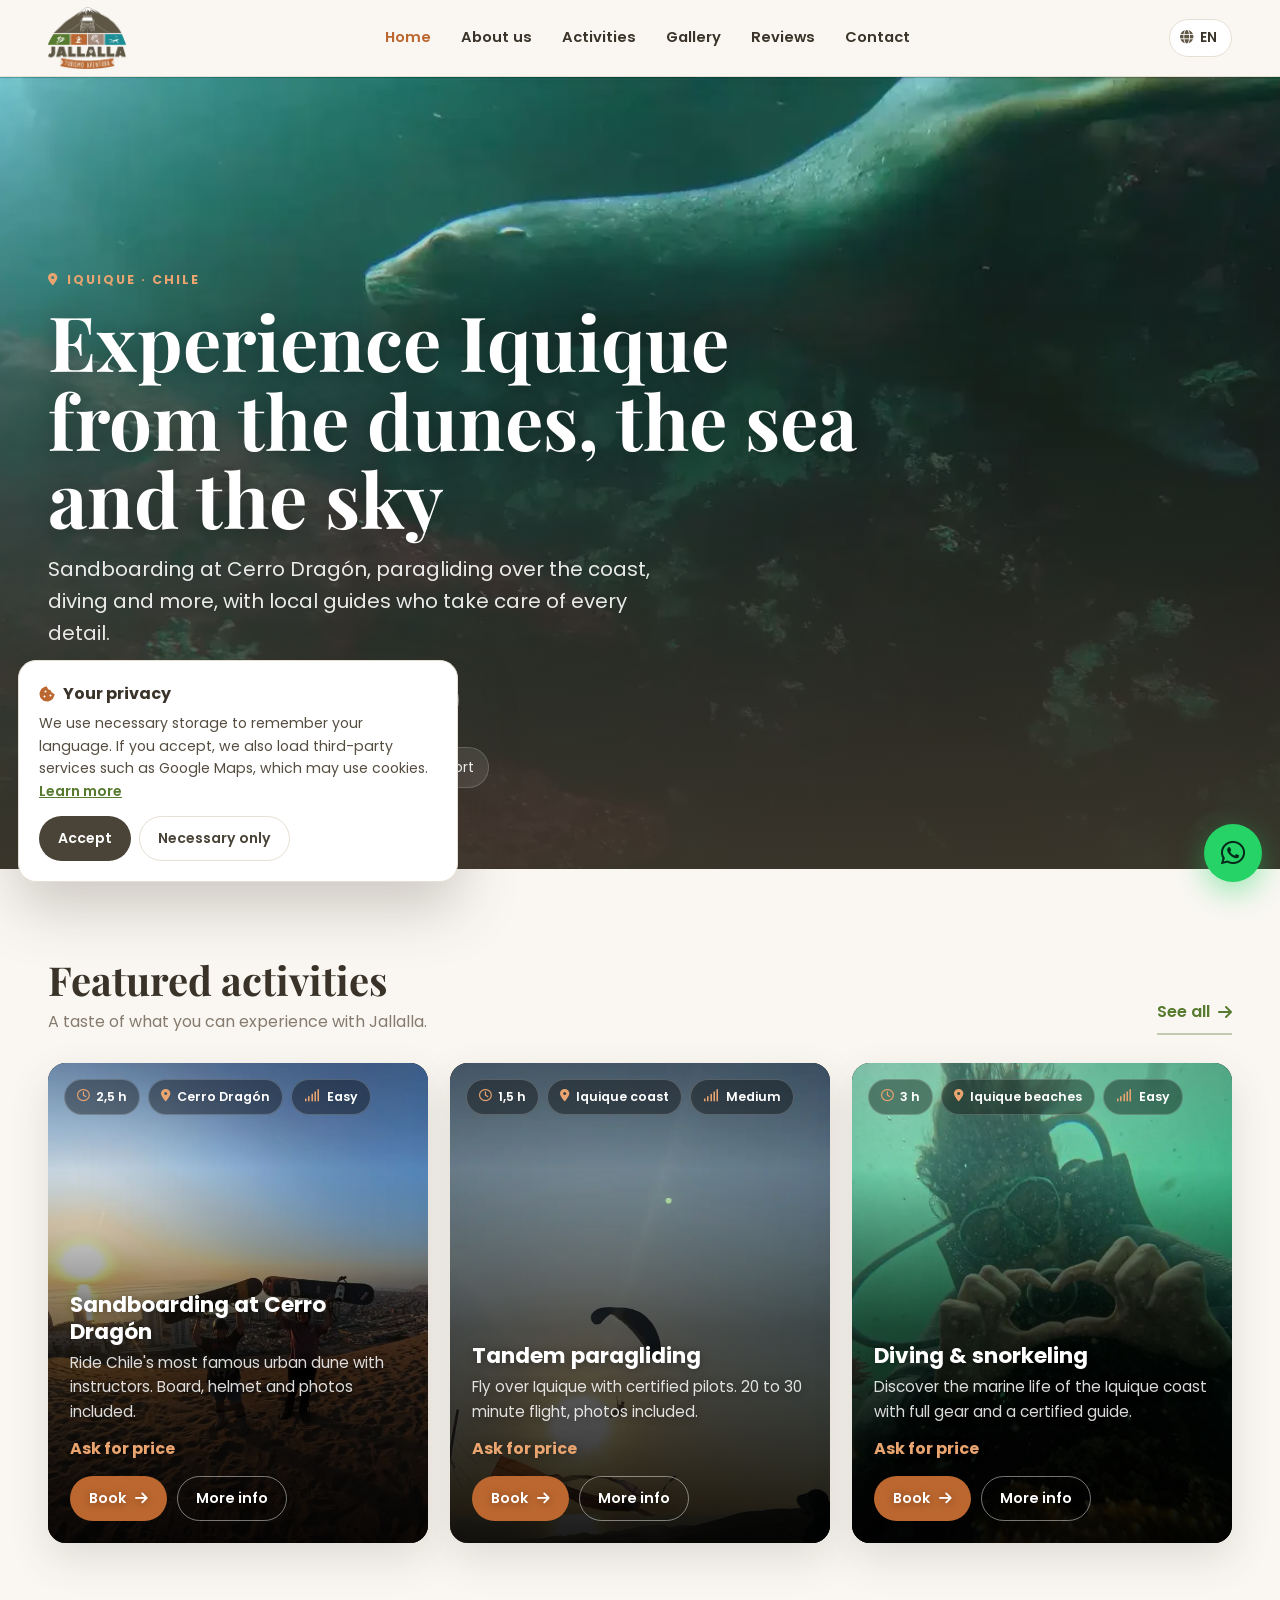
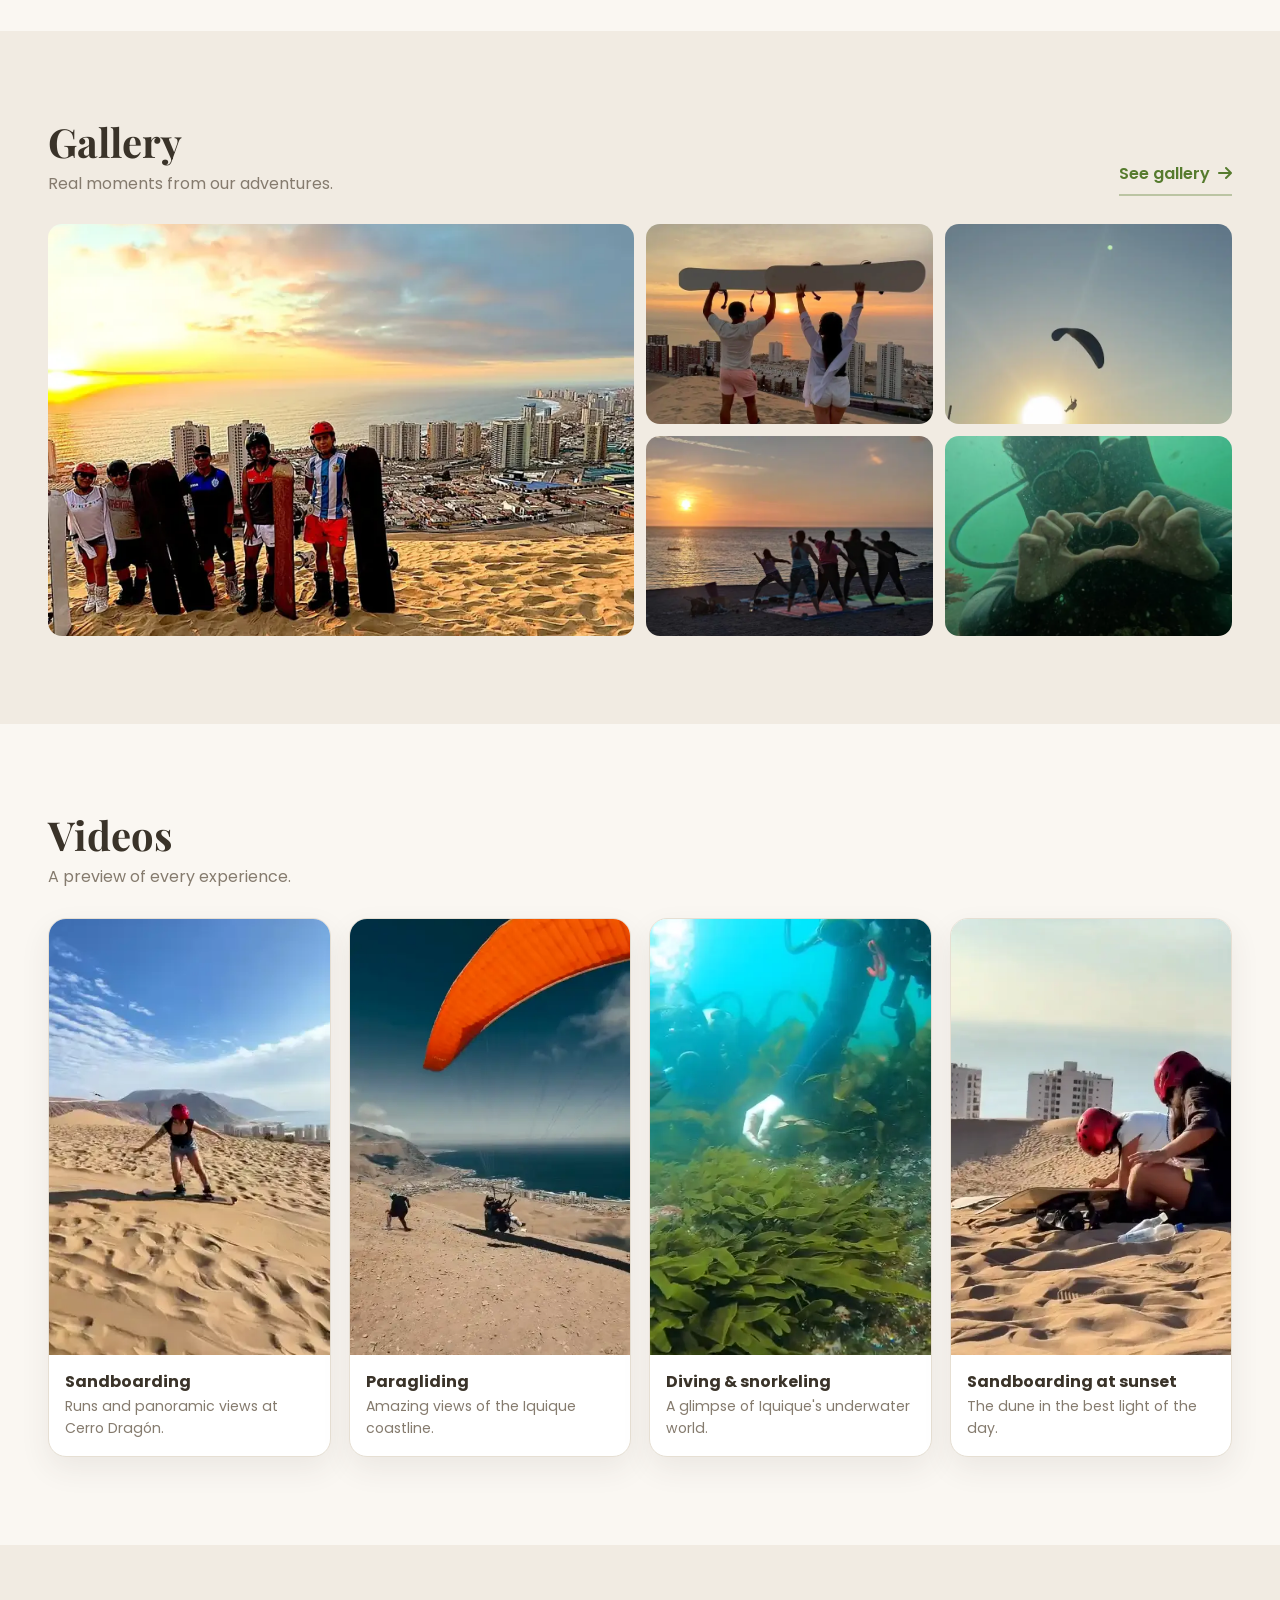
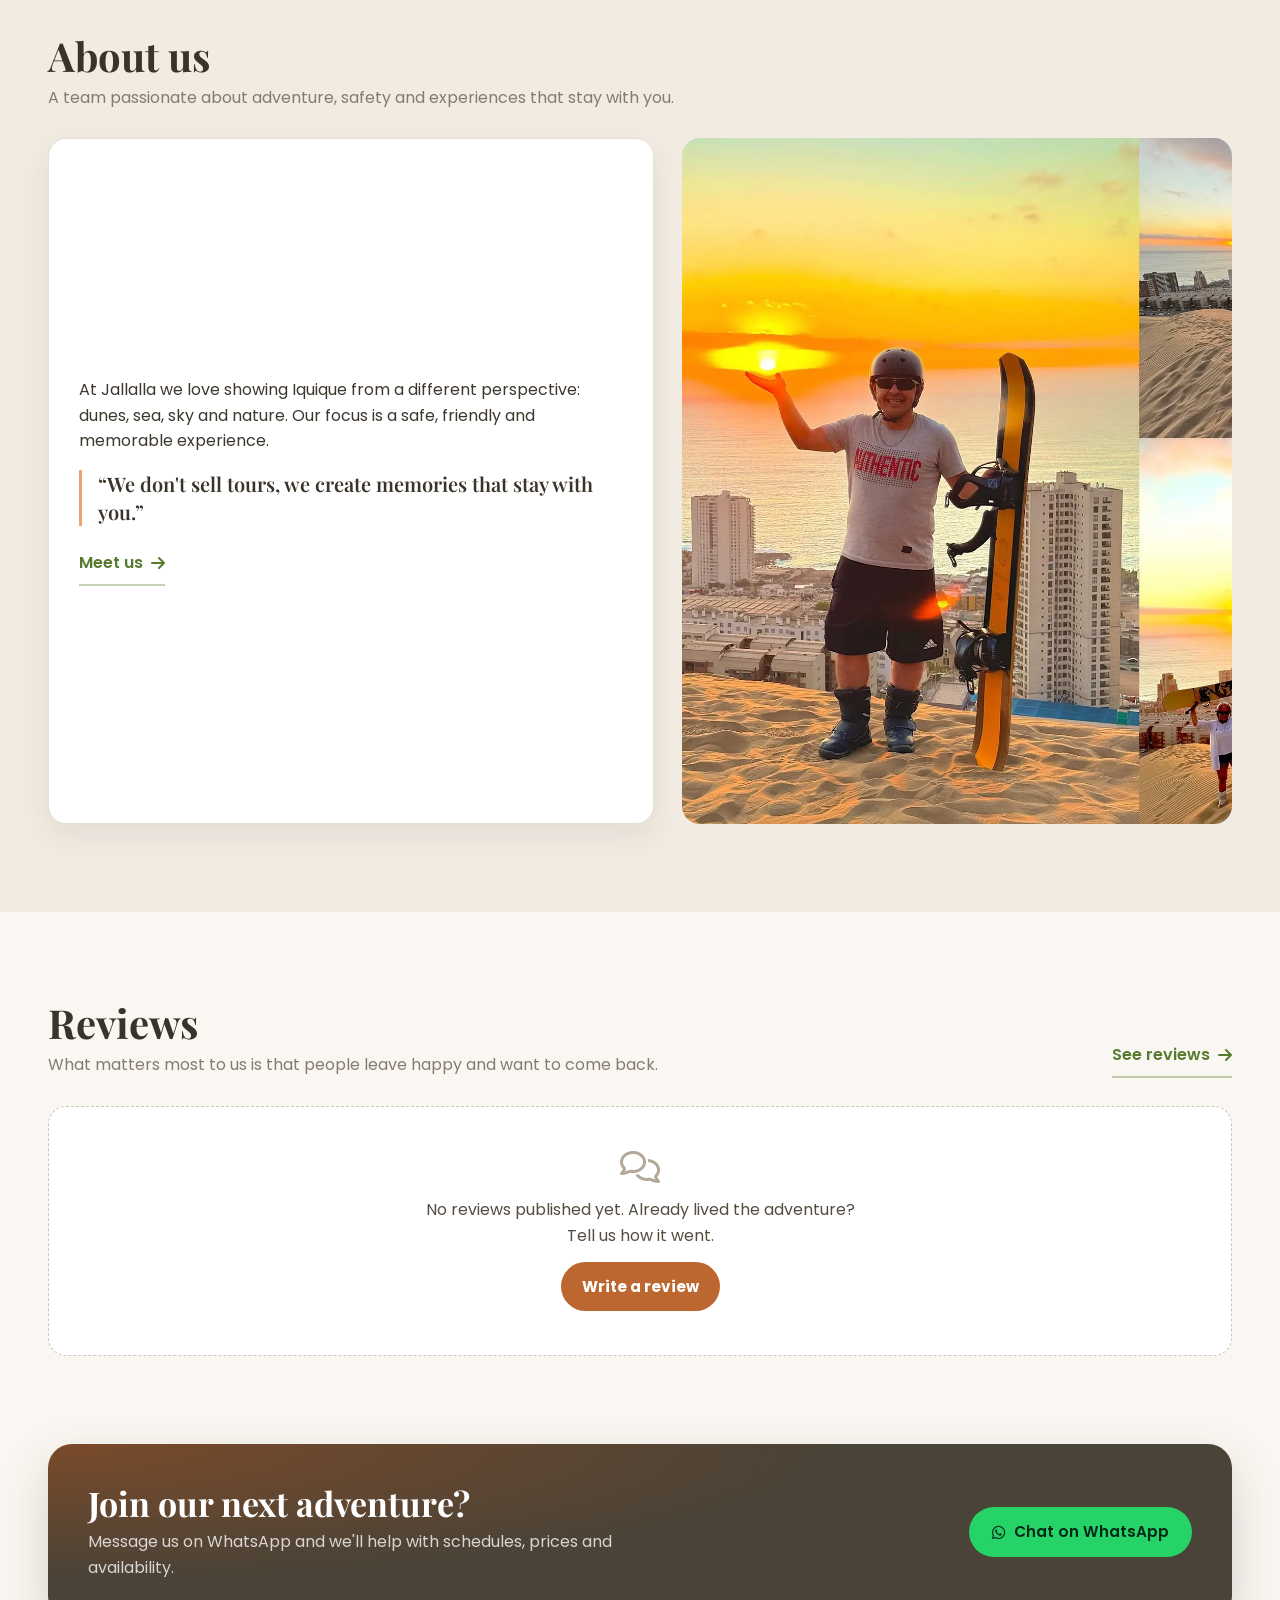
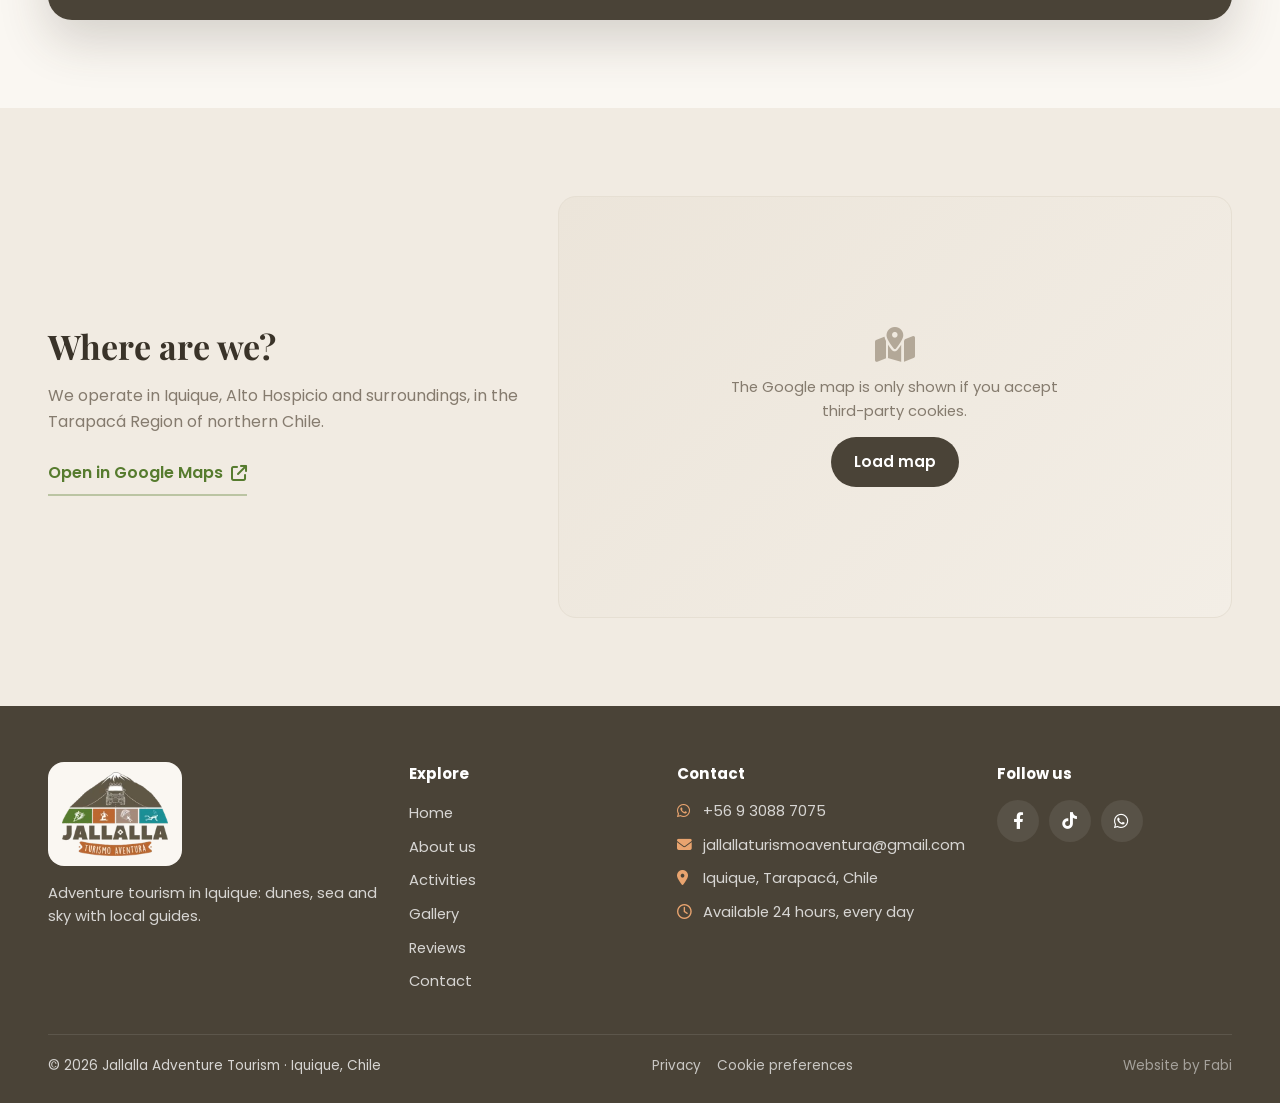
==== commit 3754a887: "Rediseño completo del sitio" ====
--- a/index.html
+++ b/index.html
@@ -1,77 +1,134 @@
 <!DOCTYPE html>
-<html lang="es">
+<html lang="es" data-page="index">
 <head>
   <meta charset="UTF-8">
   <meta name="viewport" content="width=device-width, initial-scale=1.0">
-  <title>Inicio - Jallalla Turismo Aventura</title>
-
- <link rel="stylesheet" href="css/style.css">
-
-  <link rel="stylesheet" href="https://cdnjs.cloudflare.com/ajax/libs/font-awesome/6.4.0/css/all.min.css">
-
-  <link rel="preconnect" href="https://fonts.googleapis.com">
-  <link rel="preconnect" href="https://fonts.gstatic.com" crossorigin>
-  <link href="https://fonts.googleapis.com/css2?family=Playfair+Display:wght@600;700&family=Poppins:wght@300;400;600;700&display=swap" rel="stylesheet">
+  <title>Jallalla Turismo Aventura | Sandboard, parapente y buceo en Iquique</title>
+  <meta name="description" content="Sandboard en el Cerro Dragón, parapente, buceo, rappel y yoga en Iquique, Chile. Guías locales, seguridad y reservas por WhatsApp las 24 horas.">
+  <meta name="robots" content="index, follow">
+  <meta name="theme-color" content="#faf7f2">
+
+  <meta property="og:type" content="website">
+  <meta property="og:site_name" content="Jallalla Turismo Aventura">
+  <meta property="og:locale" content="es_CL">
+  <meta property="og:locale:alternate" content="en_US">
+  <meta property="og:title" content="Jallalla Turismo Aventura | Sandboard, parapente y buceo en Iquique">
+  <meta property="og:description" content="Sandboard en el Cerro Dragón, parapente, buceo, rappel y yoga en Iquique, Chile. Guías locales, seguridad y reservas por WhatsApp las 24 horas.">
+  <meta name="twitter:card" content="summary_large_image">
+  <meta name="twitter:title" content="Jallalla Turismo Aventura | Sandboard, parapente y buceo en Iquique">
+  <meta name="twitter:description" content="Sandboard en el Cerro Dragón, parapente, buceo, rappel y yoga en Iquique, Chile. Guías locales, seguridad y reservas por WhatsApp las 24 horas.">
+  <!-- SEO:START -->
+  <script type="application/ld+json">
+{
+  "@context": "https://schema.org",
+  "@type": "TravelAgency",
+  "name": "Jallalla Turismo Aventura",
+  "description": "Turismo aventura en Iquique: sandboard en el Cerro Dragón, parapente biplaza, buceo y snorkel, rappel y trekking, y yoga en la playa.",
+  "telephone": "+56930887075",
+  "email": "jallallaturismoaventura@gmail.com",
+  "address": {
+    "@type": "PostalAddress",
+    "addressLocality": "Iquique",
+    "addressRegion": "Tarapacá",
+    "addressCountry": "CL"
+  },
+  "areaServed": [
+    "Iquique",
+    "Alto Hospicio",
+    "Región de Tarapacá"
+  ],
+  "openingHoursSpecification": {
+    "@type": "OpeningHoursSpecification",
+    "dayOfWeek": [
+      "Monday",
+      "Tuesday",
+      "Wednesday",
+      "Thursday",
+      "Friday",
+      "Saturday",
+      "Sunday"
+    ],
+    "opens": "00:00",
+    "closes": "23:59"
+  },
+  "knowsLanguage": [
+    "es",
+    "en"
+  ],
+  "sameAs": [
+    "https://www.facebook.com/share/1BLBdyu36v/",
+    "https://www.tiktok.com/@jallalla.turismo"
+  ]
+}
+</script>
+  <!-- SEO:END -->
+
+  <link rel="icon" href="img/favicon-32.png" sizes="32x32" type="image/png">
+  <link rel="icon" href="img/icon-192.png" sizes="192x192" type="image/png">
+  <link rel="apple-touch-icon" href="img/apple-touch-icon.png">
+  <link rel="manifest" href="site.webmanifest">
+
+  <link rel="preload" href="fonts/poppins-latin-400-normal.woff2" as="font" type="font/woff2" crossorigin>
+  <link rel="preload" href="fonts/playfair-display-latin-700-normal.woff2" as="font" type="font/woff2" crossorigin>
+  <link rel="preload" href="img/posters/hero.webp" as="image">
+  <link rel="stylesheet" href="vendor/fontawesome/css/all.min.css">
+  <link rel="stylesheet" href="css/style.css">
 </head>
-<script>
-document.addEventListener("DOMContentLoaded", function(){
-
-    const menuToggle = document.getElementById("menuToggle");
-    const navLinks = document.getElementById("navLinks");
-
-    if(menuToggle && navLinks){
-        menuToggle.addEventListener("click", function(){
-            navLinks.classList.toggle("active");
-        });
-    }
-
-});
-</script>
-
 <body>
-
-<header>
-  <nav class="navbar">
-
-    <button class="menu-toggle" id="menuToggle" aria-label="Abrir menú">
-      <i class="fa-solid fa-bars"></i>
-    </button>
-
-    <ul class="nav-links" id="navLinks">
-      <li><a href="index.html" id="navInicio">Inicio</a></li>
-      <li><a href="about.html" id="navAbout">Sobre Nosotros</a></li>
-      <li><a href="activities.html" id="navActivities">Actividades</a></li>
-      <li><a href="gallery.html" id="navGallery">Galería</a></li>
-      <li><a href="reviews.html" id="navReviews" data-i18n="common.nav.reviews">Reseñas</a></li>
-      <li><a href="contact.html" id="navContact">Contacto</a></li>
-    </ul>
-
-  </nav>
-
-  <div class="language-switch">
-    <select id="language">
-      <option value="es">ES</option>
-      <option value="en">EN</option>
-      <option value="fr">FR</option>
-      <option value="pt">PT</option>
-      <option value="de">DE</option>
-    </select>
+<a class="skip-link" href="#main" data-t="skip">Saltar al contenido</a>
+
+<header class="site-header">
+  <div class="container header-inner">
+    <a class="brand" href="index.html">
+      <img src="img/logo-160.webp" srcset="img/logo-160.webp 1x, img/logo-320.webp 2x" width="160" height="127" alt="Jallalla Turismo Aventura">
+    </a>
+
+    <nav aria-label="Principal">
+      <ul class="nav-links" id="navLinks">
+        <li><a href="index.html" data-t="nav.home" class="active" aria-current="page">Inicio</a></li>
+        <li><a href="about.html" data-t="nav.about">Nosotros</a></li>
+        <li><a href="activities.html" data-t="nav.activities">Actividades</a></li>
+        <li><a href="gallery.html" data-t="nav.gallery">Galería</a></li>
+        <li><a href="reviews.html" data-t="nav.reviews">Reseñas</a></li>
+        <li><a href="contact.html" data-t="nav.contact">Contacto</a></li>
+      </ul>
+    </nav>
+
+    <div class="header-tools">
+      <label class="lang-switch">
+        <span class="sr-only" data-t="lang.label">Idioma</span>
+        <i class="fa-solid fa-globe" aria-hidden="true"></i>
+        <select id="language">
+          <option value="es">ES</option>
+          <option value="en">EN</option>
+        </select>
+      </label>
+      <button class="menu-toggle" id="menuToggle" type="button" aria-expanded="false" aria-controls="navLinks" aria-label="Abrir menú" data-t-aria="menu.open">
+        <i class="fa-solid fa-bars" aria-hidden="true"></i>
+      </button>
+    </div>
   </div>
 </header>
 
-<section class="content">
-  <video autoplay muted loop playsinline poster="images/portada-fallback.jpg">
-    <source src="videos/video jallalla.mp4" type="video/mp4">
-    Tu navegador no soporta video HTML5.
+<main id="main">
+
+<section class="home-hero">
+  <video autoplay muted loop playsinline preload="metadata" poster="img/posters/hero.webp" aria-hidden="true">
+    <source src="videos/hero.mp4" type="video/mp4">
   </video>
-
-  <div class="inner">
-    <h1 id="title">Bienvenidos a Jallalla Turismo Aventura</h1>
-    <p id="desc1">Descubre Iquique y sus alrededores con nuestras emocionantes actividades al aire libre.</p>
-    <p id="desc2">Desde deportes de aventura hasta experiencias relajantes en la playa, tenemos algo para todos.</p>
-    <p id="desc3">Explora, disfruta y crea recuerdos inolvidables con nuestro equipo de expertos guías.</p>
-
-    <a class="hero-btn" href="#actividades" id="heroBtn">Ver actividades</a>
+  <div class="container">
+    <span class="eyebrow"><i class="fa-solid fa-location-dot" aria-hidden="true"></i> <span data-t="index.eyebrow">Iquique · Chile</span></span>
+    <h1 data-t="index.heroTitle">Vive Iquique desde la duna, el mar y el aire</h1>
+    <p data-t="index.heroText">Sandboard en el Cerro Dragón, parapente sobre la costa, buceo y más, con guías locales que cuidan cada detalle.</p>
+    <div class="hero-actions">
+      <a class="btn btn-gold" href="#actividades"><span data-t="index.heroCta">Ver actividades</span> <i class="fa-solid fa-arrow-down" aria-hidden="true"></i></a>
+      <a class="btn btn-outline" data-wa href="#"><i class="fa-brands fa-whatsapp" aria-hidden="true"></i> <span data-t="index.heroWa">Reservar por WhatsApp</span></a>
+    </div>
+    <div class="badges">
+      <span class="badge"><i class="fa-solid fa-user-group" aria-hidden="true"></i> <span data-t="index.trust1">Guías locales</span></span>
+      <span class="badge"><i class="fa-solid fa-shield-heart" aria-hidden="true"></i> <span data-t="index.trust2">Seguridad primero</span></span>
+      <span class="badge"><i class="fa-regular fa-clock" aria-hidden="true"></i> <span data-t="index.trust3">Atención 24 h</span></span>
+    </div>
   </div>
 </section>
 
@@ -79,88 +136,83 @@
   <div class="container">
     <div class="section-top">
       <div>
-        <h2 class="section-title">Actividades destacadas</h2>
-        <p class="section-lead">Una probadita de lo que puedes vivir con Jallalla. Si quieres verlas todas, entra a la página de actividades.</p>
-      </div>
-
-      <a class="link-btn" href="activities.html">
-        Ver todas <i class="fa-solid fa-arrow-right"></i>
-      </a>
-    </div>
-
+        <h2 class="section-title" data-t="index.featTitle">Actividades destacadas</h2>
+        <p class="section-lead" data-t="index.featLead">Una muestra de lo que puedes vivir con Jallalla.</p>
+      </div>
+      <a class="link-arrow" href="activities.html"><span data-t="index.featAll">Ver todas</span> <i class="fa-solid fa-arrow-right" aria-hidden="true"></i></a>
+    </div>
     <div class="cards">
       <article class="card">
-        <div class="thumb">
-          <img src="img/sandboard.jpeg" alt="Sandboard Cerro Dragón">
-        </div>
-
-        <div class="overlay"></div>
-
-        <div class="meta">
-          <span class="m"><i class="fa-regular fa-clock"></i> 2,5 h</span>
-          <span class="m"><i class="fa-solid fa-location-dot"></i> Cerro Dragón</span>
-        </div>
-
-        <div class="body">
-          <h3 class="title">Sandboard Cerro Dragón</h3>
-          <p class="desc">Deslízate por el icónico Cerro Dragón con instructores certificados.</p>
-          <div class="price">Desde $25.000 CLP</div>
-
-          <div class="cta">
-            <a class="btn btn-ghost" href="activities.html">Más info</a>
-            <a class="btn btn-primary whatsapp" data-title="Sandboard Cerro Dragón">RESERVAR <i class="fa-solid fa-arrow-right"></i></a>
+        <div class="card-img"><img src="img/gallery/thumbs/sandboard.webp" alt="Sandboard en el Cerro Dragón" data-t-alt="act.sandboard.title" loading="lazy" decoding="async"></div>
+        <div class="card-meta">
+          <span class="chip"><i class="fa-regular fa-clock" aria-hidden="true"></i> 2,5 h</span>
+          <span class="chip"><i class="fa-solid fa-location-dot" aria-hidden="true"></i> <span data-t="place.cerro">Cerro Dragón</span></span>
+          <span class="chip"><i class="fa-solid fa-signal" aria-hidden="true"></i> <span data-t="level.easy">Fácil</span></span>
+        </div>
+        <div class="card-body">
+          <h3 data-t="act.sandboard.title">Sandboard en el Cerro Dragón</h3>
+          <p data-t="act.sandboard.desc">Deslízate por la duna urbana más famosa de Chile con instructores. Incluye tabla, casco y fotos.</p>
+          <span class="card-price" data-price="sandboard">Consultar precio</span>
+          <div class="card-actions">
+            <a class="btn btn-gold" data-wa="sandboard" href="#"><span data-t="btn.book">Reservar</span> <i class="fa-solid fa-arrow-right" aria-hidden="true"></i></a>
+            <a class="btn btn-outline" href="activities.html" data-t="btn.info">Más info</a>
           </div>
         </div>
       </article>
-
       <article class="card">
-        <div class="thumb">
-          <img src="img/parapente.jpeg" alt="Parapente biplaza">
-        </div>
-
-        <div class="overlay"></div>
-
-        <div class="meta">
-          <span class="m"><i class="fa-regular fa-clock"></i> 1,5 h</span>
-          <span class="m"><i class="fa-solid fa-location-dot"></i> Alto Hospicio</span>
-        </div>
-
-        <div class="body">
-          <h3 class="title">Parapente biplaza</h3>
-          <p class="desc">Vuela sobre Iquique con pilotos certificados.</p>
-          <div class="price">Desde $50.000 CLP</div>
-
-          <div class="cta">
-            <a class="btn btn-ghost" href="activities.html">Más info</a>
-            <a class="btn btn-primary whatsapp" data-title="Parapente biplaza">RESERVAR <i class="fa-solid fa-arrow-right"></i></a>
+        <div class="card-img"><img src="img/gallery/thumbs/parapente.webp" alt="Parapente biplaza" data-t-alt="act.parapente.title" loading="lazy" decoding="async"></div>
+        <div class="card-meta">
+          <span class="chip"><i class="fa-regular fa-clock" aria-hidden="true"></i> 1,5 h</span>
+          <span class="chip"><i class="fa-solid fa-location-dot" aria-hidden="true"></i> <span data-t="place.costa">Costa de Iquique</span></span>
+          <span class="chip"><i class="fa-solid fa-signal" aria-hidden="true"></i> <span data-t="level.medium">Medio</span></span>
+        </div>
+        <div class="card-body">
+          <h3 data-t="act.parapente.title">Parapente biplaza</h3>
+          <p data-t="act.parapente.desc">Vuela sobre Iquique con pilotos certificados. Vuelo de 20 a 30 minutos con fotos incluidas.</p>
+          <span class="card-price" data-price="parapente">Consultar precio</span>
+          <div class="card-actions">
+            <a class="btn btn-gold" data-wa="parapente" href="#"><span data-t="btn.book">Reservar</span> <i class="fa-solid fa-arrow-right" aria-hidden="true"></i></a>
+            <a class="btn btn-outline" href="activities.html" data-t="btn.info">Más info</a>
           </div>
         </div>
       </article>
-    </div>
-  </div>
-</section>
-
-<section class="section" id="galeria">
-  <div class="container">
-    <div class="section-top">
-      <div>
-        <h2 class="section-title">Galería</h2>
-        <p class="section-lead">Momentos reales de nuestras aventuras.</p>
-      </div>
-
-      <a class="link-btn" href="gallery.html">
-        Ver galería <i class="fa-solid fa-images"></i>
-      </a>
-    </div>
-
-    <div class="gallery-grid">
-  <a class="big" href="gallery.html"><img src="img/san1.jpeg" alt="Sandboard en Iquique"></a>
-  <a href="gallery.html"><img src="img/san2.jpeg" alt="Experiencia Jallalla"></a>
-  <a href="gallery.html"><img src="img/san3.jpeg" alt="Cerro Dragón"></a>
-  <a class="big" href="gallery.html"><img src="img/san4.jpeg" alt="Aventura en Iquique"></a>
-  <a href="gallery.html"><img src="img/san5.jpeg" alt="Turismo aventura"></a>
-  <a href="gallery.html"><img src="img/sandboard.jpeg" alt="Sandboard"></a>
-</div>
+      <article class="card">
+        <div class="card-img"><img src="img/gallery/thumbs/buseo.webp" alt="Buceo y snorkel" data-t-alt="act.buceo.title" loading="lazy" decoding="async"></div>
+        <div class="card-meta">
+          <span class="chip"><i class="fa-regular fa-clock" aria-hidden="true"></i> 3 h</span>
+          <span class="chip"><i class="fa-solid fa-location-dot" aria-hidden="true"></i> <span data-t="place.playas">Playas de Iquique</span></span>
+          <span class="chip"><i class="fa-solid fa-signal" aria-hidden="true"></i> <span data-t="level.easy">Fácil</span></span>
+        </div>
+        <div class="card-body">
+          <h3 data-t="act.buceo.title">Buceo y snorkel</h3>
+          <p data-t="act.buceo.desc">Explora la vida marina de la costa de Iquique con equipo completo y guía certificado.</p>
+          <span class="card-price" data-price="buceo">Consultar precio</span>
+          <div class="card-actions">
+            <a class="btn btn-gold" data-wa="buceo" href="#"><span data-t="btn.book">Reservar</span> <i class="fa-solid fa-arrow-right" aria-hidden="true"></i></a>
+            <a class="btn btn-outline" href="activities.html" data-t="btn.info">Más info</a>
+          </div>
+        </div>
+      </article>
+    </div>
+  </div>
+</section>
+
+<section class="section section-alt" id="galeria">
+  <div class="container">
+    <div class="section-top">
+      <div>
+        <h2 class="section-title" data-t="index.galTitle">Galería</h2>
+        <p class="section-lead" data-t="index.galLead">Momentos reales de nuestras aventuras.</p>
+      </div>
+      <a class="link-arrow" href="gallery.html"><span data-t="index.galAll">Ver galería</span> <i class="fa-solid fa-arrow-right" aria-hidden="true"></i></a>
+    </div>
+    <div class="home-gallery">
+      <a href="gallery.html"><img src="img/gallery/thumbs/san5.webp" alt="" loading="lazy" decoding="async"></a>
+      <a href="gallery.html"><img src="img/gallery/thumbs/san2.webp" alt="" loading="lazy" decoding="async"></a>
+      <a href="gallery.html"><img src="img/gallery/thumbs/parapente.webp" alt="" loading="lazy" decoding="async"></a>
+      <a href="gallery.html"><img src="img/gallery/thumbs/yoga.webp" alt="" loading="lazy" decoding="async"></a>
+      <a href="gallery.html"><img src="img/gallery/thumbs/buseo.webp" alt="" loading="lazy" decoding="async"></a>
+    </div>
   </div>
 </section>
 
@@ -168,62 +220,66 @@
   <div class="container">
     <div class="section-top">
       <div>
-        <h2 class="section-title">Videos</h2>
-        <p class="section-lead">Un adelanto de cada experiencia.</p>
-      </div>
-    </div>
-
+        <h2 class="section-title" data-t="index.vidTitle">Videos</h2>
+        <p class="section-lead" data-t="index.vidLead">Un adelanto de cada experiencia.</p>
+      </div>
+    </div>
     <div class="videos">
       <div class="video-card">
-        <video autoplay loop muted playsinline poster="images/video_sandboard.jpg">
-          <source src="videos/sand.mp4" type="video/mp4">
+        <video autoplay loop muted playsinline preload="none" poster="img/posters/sandboard.webp">
+          <source src="videos/sandboard.mp4" type="video/mp4">
         </video>
-
         <div class="video-info">
-          <h4>Sandboard</h4>
-          <p>Descensos y vista panorámica en Cerro Dragón.</p>
-        </div>
-      </div>
-
+          <h3 data-t="vid.sandboard.title">Sandboard</h3>
+          <p data-t="vid.sandboard.desc">Descensos y vista panorámica en el Cerro Dragón.</p>
+        </div>
+      </div>
       <div class="video-card">
-        <video autoplay loop muted playsinline poster="images/video_parapente.jpg">
-          <source src="videos/parapentevi.mp4" type="video/mp4">
+        <video autoplay loop muted playsinline preload="none" poster="img/posters/parapente.webp">
+          <source src="videos/parapente.mp4" type="video/mp4">
         </video>
-
         <div class="video-info">
-          <h4>Parapente</h4>
-          <p>Vistas increíbles del borde costero de Iquique.</p>
-        </div>
-      </div>
-    </div>
-  </div>
-</section>
-
-<section class="section" id="sobre">
-  <div class="container">
-    <div class="section-top">
-      <div>
-        <h2 class="section-title">Sobre Nosotros</h2>
-        <p class="section-lead">Somos un equipo apasionado por la aventura, la seguridad y las experiencias que se quedan contigo.</p>
-      </div>
-
-      <a class="link-btn" href="about.html">
-        Conócenos <i class="fa-solid fa-arrow-right"></i>
-      </a>
-    </div>
-
+          <h3 data-t="vid.parapente.title">Parapente</h3>
+          <p data-t="vid.parapente.desc">Vistas increíbles del borde costero de Iquique.</p>
+        </div>
+      </div>
+      <div class="video-card">
+        <video autoplay loop muted playsinline preload="none" poster="img/posters/buceo.webp">
+          <source src="videos/buceo.mp4" type="video/mp4">
+        </video>
+        <div class="video-info">
+          <h3 data-t="vid.buceo.title">Buceo y snorkel</h3>
+          <p data-t="vid.buceo.desc">Un vistazo al mundo submarino de Iquique.</p>
+        </div>
+      </div>
+      <div class="video-card">
+        <video autoplay loop muted playsinline preload="none" poster="img/posters/sandboard-atardecer.webp">
+          <source src="videos/sandboard-atardecer.mp4" type="video/mp4">
+        </video>
+        <div class="video-info">
+          <h3 data-t="vid.sandboard2.title">Sandboard al atardecer</h3>
+          <p data-t="vid.sandboard2.desc">La duna con la mejor luz del día.</p>
+        </div>
+      </div>
+    </div>
+  </div>
+</section>
+
+<section class="section section-alt" id="nosotros">
+  <div class="container">
+    <div class="section-top">
+      <div>
+        <h2 class="section-title" data-t="index.aboutTitle">Sobre nosotros</h2>
+        <p class="section-lead" data-t="index.aboutLead">Un equipo apasionado por la aventura, la seguridad y las experiencias que se quedan contigo.</p>
+      </div>
+    </div>
     <div class="about-mini">
       <div class="box">
-        <h3>Jallalla Turismo Aventura</h3>
-        <p>
-          En Jallalla nos encanta mostrar Iquique desde otra perspectiva: dunas, mar, aire y naturaleza.
-          Nuestro foco es que vivas una experiencia segura, cercana y memorable.
-        </p>
-
-        <div class="why">“No vendemos tours, creamos recuerdos que se quedan contigo.”</div>
-      </div>
-
-      <img src="img/iquique.jpeg" alt="Equipo Jallalla Turismo Aventura">
+        <p data-t="index.aboutBody">En Jallalla nos encanta mostrar Iquique desde otra perspectiva: dunas, mar, aire y naturaleza. Nuestro foco es que vivas una experiencia segura, cercana y memorable.</p>
+        <p class="quote" data-t="quote">“No vendemos tours, creamos recuerdos que se quedan contigo.”</p>
+        <a class="link-arrow" href="about.html" style="align-self:flex-start"><span data-t="index.aboutMore">Conócenos</span> <i class="fa-solid fa-arrow-right" aria-hidden="true"></i></a>
+      </div>
+      <img src="img/gallery/full/san6.webp" alt="Cliente con su tabla de sandboard en el Cerro Dragón al atardecer" loading="lazy" decoding="async">
     </div>
   </div>
 </section>
@@ -232,143 +288,97 @@
   <div class="container">
     <div class="section-top">
       <div>
-        <h2 class="section-title">Reseñas</h2>
-        <p class="section-lead">Lo que más nos importa es que la gente se vaya feliz y que quiera volver.</p>
-      </div>
-
-      <a class="link-btn" href="reviews.html">
-        Ver reseñas <i class="fa-solid fa-star"></i>
-      </a>
-    </div>
-
-    <div class="reviews-grid">
-      <div class="review">
-        <div class="stars">
-          <i class="fa-solid fa-star"></i>
-          <i class="fa-solid fa-star"></i>
-          <i class="fa-solid fa-star"></i>
-          <i class="fa-solid fa-star"></i>
-          <i class="fa-solid fa-star"></i>
-        </div>
-        <p>“Increíble experiencia, el equipo súper atento y la actividad fue segura y entretenida. ¡Repetiría!”</p>
-        <div class="name">— Tefiti</div>
-      </div>
-
-      <div class="review">
-        <div class="stars">
-          <i class="fa-solid fa-star"></i>
-          <i class="fa-solid fa-star"></i>
-          <i class="fa-solid fa-star"></i>
-          <i class="fa-solid fa-star"></i>
-          <i class="fa-solid fa-star"></i>
-        </div>
-        <p>“El sandboard fue lo máximo. Nos sacaron fotos, explicaron todo y se notó la buena onda.”</p>
-        <div class="name">— Mackita pitbull</div>
-      </div>
-
-      <div class="review">
-        <div class="stars">
-          <i class="fa-solid fa-star"></i>
-          <i class="fa-solid fa-star"></i>
-          <i class="fa-solid fa-star"></i>
-          <i class="fa-solid fa-star"></i>
-          <i class="fa-solid fa-star"></i>
-        </div>
-        <p>“Parapente 10/10. Vistas hermosas y mucha seguridad. Lo recomiendo totalmente.”</p>
-        <div class="name">— Vai</div>
-      </div>
-    </div>
-  </div>
-</section>
-
-<section class="section" id="contacto">
-  <div class="container">
-    <div class="contact-cta">
-      <div>
-        <h3>¿List@ para reservar tu aventura?</h3>
-        <p>Escríbenos por WhatsApp y te ayudamos con horarios, precios y disponibilidad.</p>
-      </div>
-
-      <a class="wsp-big" href="#" id="wspBig">
-        <i class="fa-brands fa-whatsapp"></i>
-        <span>Hablar por WhatsApp</span>
-      </a>
-    </div>
-  </div>
-</section>
-
-<footer>
-  <div class="ubicacion">
-    <h2><i class="fa-solid fa-map-location-dot"></i> ¿Dónde estamos?</h2>
-    <p>Nos encontramos en el norte de Chile, ofreciendo experiencias en Iquique, Alto Hospicio y sus alrededores.</p>
-
-    <iframe 
-      class="mapa"
-      src="https://www.google.com/maps?q=Iquique,Chile&output=embed"
-      loading="lazy">
-    </iframe>
-
-    <a href="https://www.google.com/maps?q=Iquique,Chile" target="_blank" rel="noopener" class="btn-mapa">
-      <i class="fa-solid fa-location-dot"></i>
-      Ver ubicación en Google Maps
-    </a>
-
-    <div class="info-contacto">
-      <p><strong><i class="fa-solid fa-phone"></i> Teléfono:</strong> +56 9 3088 7075</p>
-      <p><strong><i class="fa-solid fa-envelope"></i> Email:</strong> jallallaturismoaventura@gmail.com</p>
-      <p><strong><i class="fa-solid fa-location-dot"></i> Ubicación:</strong> Iquique, Región de Tarapacá, Chile</p>
-    </div>
-  </div>
-
-  <div class="footer-content">
-    <p id="footerText">&copy; 2026 Jallalla Turismo Aventura - Iquique, Chile</p>
-
-    <div class="socials">
-      <a href="https://www.facebook.com/share/1BLBdyu36v/" target="_blank" rel="noopener" aria-label="Facebook">
-        <i class="fab fa-facebook fa-2x"></i>
-      </a>
-
-      <a href="https://www.tiktok.com/@jallalla.turismo?_t=ZM-8zD8ZmTbg0e&_r=1" target="_blank" rel="noopener" aria-label="TikTok">
-        <i class="fab fa-tiktok fa-2x"></i>
-      </a>
-
-      <a href="https://www.instagram.com/las_aventuras_del_donoso?igsh=MW1kbmYxOTR1dTZtMw==" target="_blank" rel="noopener" aria-label="Instagram">
-        <i class="fab fa-instagram fa-2x"></i>
-      </a>
-
-      <a href="https://wa.me/56930887075" target="_blank" rel="noopener" aria-label="WhatsApp">
-        <i class="fab fa-whatsapp fa-2x"></i>
-      </a>
-    </div>
-
-    <p class="firma" id="footerFirma">Sitio desarrollado por Fabi</p>
+        <h2 class="section-title" data-t="index.revTitle">Reseñas</h2>
+        <p class="section-lead" data-t="index.revLead">Lo que más nos importa es que la gente se vaya feliz y quiera volver.</p>
+      </div>
+      <a class="link-arrow" href="reviews.html"><span data-t="index.revAll">Ver reseñas</span> <i class="fa-solid fa-arrow-right" aria-hidden="true"></i></a>
+    </div>
+    <div class="home-reviews" id="homeReviews" aria-live="polite"></div>
+  </div>
+</section>
+
+<section class="section" style="padding-top:0">
+  <div class="container">
+    <div class="cta-band">
+      <div>
+        <h2 data-t="index.ctaTitle">¿Te sumas a la próxima aventura?</h2>
+        <p data-t="index.ctaText">Escríbenos por WhatsApp y te ayudamos con horarios, precios y disponibilidad.</p>
+      </div>
+      <a class="btn btn-wa" data-wa href="#"><i class="fa-brands fa-whatsapp" aria-hidden="true"></i> <span data-t="index.ctaBtn">Hablar por WhatsApp</span></a>
+    </div>
+  </div>
+</section>
+
+<section class="section section-alt" id="ubicacion">
+  <div class="container location">
+    <div>
+      <h2 data-t="loc.title">¿Dónde estamos?</h2>
+      <p data-t="loc.text">Operamos en Iquique, Alto Hospicio y alrededores, en la Región de Tarapacá, norte de Chile.</p>
+      <a class="link-arrow" data-link="maps" href="#"><span data-t="map.open">Abrir en Google Maps</span> <i class="fa-solid fa-arrow-up-right-from-square" aria-hidden="true"></i></a>
+    </div>
+    <div class="map-box" data-map></div>
+  </div>
+</section>
+
+</main>
+
+<footer class="site-footer">
+  <div class="container">
+    <div class="footer-grid">
+      <div>
+        <a class="brand" href="index.html">
+          <img src="img/logo-160.webp" srcset="img/logo-160.webp 1x, img/logo-320.webp 2x" width="160" height="127" alt="Jallalla Turismo Aventura" loading="lazy">
+        </a>
+        <p data-t="footer.tagline">Turismo aventura en Iquique: dunas, mar y aire con guías locales.</p>
+      </div>
+
+      <div>
+        <h3 data-t="footer.explore">Explora</h3>
+        <ul class="footer-links">
+          <li><a href="index.html" data-t="nav.home">Inicio</a></li>
+          <li><a href="about.html" data-t="nav.about">Nosotros</a></li>
+          <li><a href="activities.html" data-t="nav.activities">Actividades</a></li>
+          <li><a href="gallery.html" data-t="nav.gallery">Galería</a></li>
+          <li><a href="reviews.html" data-t="nav.reviews">Reseñas</a></li>
+          <li><a href="contact.html" data-t="nav.contact">Contacto</a></li>
+        </ul>
+      </div>
+
+      <div>
+        <h3 data-t="footer.contact">Contacto</h3>
+        <div class="footer-contact">
+          <a data-wa href="#"><i class="fa-brands fa-whatsapp" aria-hidden="true"></i> <span data-config="phoneDisplay"></span></a>
+          <a data-link="email" href="#"><i class="fa-solid fa-envelope" aria-hidden="true"></i> <span data-config="email"></span></a>
+          <span><i class="fa-solid fa-location-dot" aria-hidden="true"></i> Iquique, Tarapacá, Chile</span>
+          <span><i class="fa-regular fa-clock" aria-hidden="true"></i> <span data-t="footer.hours">Atención las 24 horas, todos los días</span></span>
+        </div>
+      </div>
+
+      <div>
+        <h3 data-t="footer.follow">Síguenos</h3>
+        <div class="socials">
+          <a data-link="facebook" href="#" aria-label="Facebook"><i class="fa-brands fa-facebook-f" aria-hidden="true"></i></a>
+          <a data-link="instagram" href="#" aria-label="Instagram"><i class="fa-brands fa-instagram" aria-hidden="true"></i></a>
+          <a data-link="tiktok" href="#" aria-label="TikTok"><i class="fa-brands fa-tiktok" aria-hidden="true"></i></a>
+          <a data-wa href="#" aria-label="WhatsApp"><i class="fa-brands fa-whatsapp" aria-hidden="true"></i></a>
+        </div>
+      </div>
+    </div>
+
+    <div class="footer-bottom">
+      <span data-t="footer.rights">© 2026 Jallalla Turismo Aventura · Iquique, Chile</span>
+      <nav aria-label="Legal">
+        <a href="privacidad.html" data-t="footer.privacy">Privacidad</a>
+        <button type="button" data-cookie-prefs data-t="footer.cookies">Preferencias de cookies</button>
+      </nav>
+      <span class="footer-by" data-t="footer.by">Sitio desarrollado por Fabi</span>
+    </div>
   </div>
 </footer>
 
-<script>
-  const WA_NUMBER = "56930887075";
-
-  document.querySelectorAll('.whatsapp').forEach(btn => {
-    const title = btn.dataset.title || "Actividad";
-    const msg = `Hola Jallalla 👋, me interesa: ${title}. ¿Disponibilidad?`;
-
-    btn.href = `https://wa.me/${WA_NUMBER}?text=${encodeURIComponent(msg)}`;
-    btn.target = "_blank";
-    btn.rel = "noopener";
-  });
-
-  const wspBig = document.getElementById("wspBig");
-
-  if (wspBig) {
-    const msg = "Hola Jallalla 👋, quiero cotizar y reservar una actividad. ¿Qué horarios tienen?";
-
-    wspBig.href = `https://wa.me/${WA_NUMBER}?text=${encodeURIComponent(msg)}`;
-    wspBig.target = "_blank";
-    wspBig.rel = "noopener";
-  }
-</script>
-
+<script src="js/config.js"></script>
+<script src="js/i18n.js"></script>
 <script src="main.js"></script>
-
+<script src="js/reviews.js"></script>
 </body>
-</html>+</html>
--- a/css/style.css
+++ b/css/style.css
@@ -1,1369 +1,944 @@
-/* ==========================
-   RESET / BASE
-========================== */
+/* =========================================================
+   Jallalla Turismo Aventura — estilos
+   ========================================================= */
+
+/* ---------- Fuentes locales ---------- */
+@font-face{ font-family:"Poppins"; font-weight:300; font-style:normal; font-display:swap; src:url("../fonts/poppins-latin-300-normal.woff2") format("woff2"); }
+@font-face{ font-family:"Poppins"; font-weight:400; font-style:normal; font-display:swap; src:url("../fonts/poppins-latin-400-normal.woff2") format("woff2"); }
+@font-face{ font-family:"Poppins"; font-weight:600; font-style:normal; font-display:swap; src:url("../fonts/poppins-latin-600-normal.woff2") format("woff2"); }
+@font-face{ font-family:"Poppins"; font-weight:700; font-style:normal; font-display:swap; src:url("../fonts/poppins-latin-700-normal.woff2") format("woff2"); }
+@font-face{ font-family:"Playfair Display"; font-weight:600; font-style:normal; font-display:swap; src:url("../fonts/playfair-display-latin-600-normal.woff2") format("woff2"); }
+@font-face{ font-family:"Playfair Display"; font-weight:700; font-style:normal; font-display:swap; src:url("../fonts/playfair-display-latin-700-normal.woff2") format("woff2"); }
 
 :root{
-  --brand:#25D366;
-  --brand-dark:#128C7E;
-  --dark:#0f172a;
-  --bg:#f9f9f9;
+  /* ===== Paleta del logo Jallalla — cambia los colores SOLO aquí ===== */
+  --earth:#5f5645;        /* café montaña (texto del logo) */
+  --orange:#bc672f;       /* naranjo cinta */
+  --orange-dark:#9f5424;
+  --orange-light:#e9a46f; /* naranjo claro para fondos oscuros */
+  --green:#567b2e;        /* verde trekking */
+  --teal:#1b8e96;         /* turquesa buceo */
+  --taupe:#a48a7b;        /* rosa-café parapente */
+  --cream:#faf7f2;        /* fondo general */
+  --sand:#f1ebe2;         /* fondo de secciones alternas */
+
+  /* Usos (normalmente no necesitas tocarlos) */
+  --brand:var(--green);
+  --gold:var(--orange-light);
+  --dark:#4a4337;
+  --dark-2:#3a342a;
+  --ink:#3a3329;          /* títulos */
+  --text:#3d372e;
+  --text-2:#554d40;
+  --muted:#857b6e;
+  --line:#e6dfd3;
+  --bg:var(--cream);
   --card:#ffffff;
-  --muted:#6b7280;
-  --line:#e5e7eb;
-  --shadow:0 12px 30px rgba(0,0,0,.10);
+  --wa:#25D366;           /* verde oficial de WhatsApp (solo botones de WhatsApp) */
+  --wa-dark:#1ebe5b;
+  --shadow:0 12px 30px rgba(63,56,45,.08);
   --radius:18px;
-}
-
-*{
-  margin:0;
-  padding:0;
-  box-sizing:border-box;
-}
-
+  --header-h:76px;
+  /* Ancho máximo del contenido en PC */
+  --container:1320px;
+  --gutter:clamp(16px, 4vw, 48px);
+}
+/* Pantallas grandes: un poco más ancho hasta 1920 px y, sobre eso,
+   todo se agranda en proporción para que llene igual en 2K, ultrawide y 4K */
+@media (min-width:1700px){ :root{ --container:1560px; } }
+@media (min-width:2200px){ html{ zoom:1.15; } }
+@media (min-width:2500px){ html{ zoom:1.33; } }
+@media (min-width:3200px){ html{ zoom:1.66; } }
+@media (min-width:3600px){ html{ zoom:2; } }
+@media (min-width:4800px){ html{ zoom:2.66; } }
+
+*,*::before,*::after{ margin:0; padding:0; box-sizing:border-box; }
+
+html{ scroll-behavior:smooth; -webkit-text-size-adjust:100%; }
 body{
-  font-family:"Poppins", Arial, sans-serif;
+  font-family:"Poppins", system-ui, -apple-system, "Segoe UI", Arial, sans-serif;
   background:var(--bg);
-  color:#333;
+  color:var(--text);
   line-height:1.6;
-}
-
-img,
-video{
-  max-width:100%;
-}
-
-/* ==========================
-   HEADER / NAV
-========================== */
-
-header{
-  background:var(--dark);
-  padding:16px 20px;
-  position:relative;
-  z-index:1000;
-}
-
-.navbar{
-  position:relative;
-}
-
-.nav-links,
-nav ul{
-  list-style:none;
+  -webkit-font-smoothing:antialiased;
+}
+img, video{ max-width:100%; display:block; }
+a{ color:inherit; }
+button, input, select, textarea{ font:inherit; }
+[hidden]{ display:none !important; }
+
+.container{ width:min(var(--container), 100% - var(--gutter) * 2); margin:0 auto; }
+
+.sr-only{
+  position:absolute; width:1px; height:1px; padding:0; margin:-1px;
+  overflow:hidden; clip:rect(0,0,0,0); white-space:nowrap; border:0;
+}
+.skip-link{
+  position:absolute; left:12px; top:-60px; z-index:3000;
+  background:#fff; color:var(--dark); padding:10px 14px; border-radius:10px; font-weight:600;
+}
+.skip-link:focus{ top:12px; }
+
+:focus-visible{ outline:3px solid rgba(86,123,46,.55); outline-offset:2px; }
+
+/* ---------- Botones ---------- */
+.btn{
+  display:inline-flex; align-items:center; justify-content:center; gap:9px;
+  padding:12px 22px; border-radius:999px; border:1px solid transparent;
+  font-weight:600; font-size:.95rem; text-decoration:none; cursor:pointer; white-space:nowrap;
+  transition:background .2s, color .2s, border-color .2s, transform .2s;
+}
+.btn:hover{ transform:translateY(-1px); }
+.btn-wa{ background:var(--wa); color:#06281a; }
+.btn-wa:hover{ background:var(--wa-dark); }
+.btn-gold{ background:var(--orange); color:#fff; }
+.btn-gold:hover{ background:var(--orange-dark); }
+.btn-dark{ background:var(--dark); color:#fff; }
+.btn-dark:hover{ background:var(--dark-2); }
+.btn-outline{ background:transparent; color:#fff; border-color:rgba(255,255,255,.45); }
+.btn-outline:hover{ background:rgba(255,255,255,.12); }
+.btn-light{ background:#fff; color:var(--dark); border-color:var(--line); }
+.btn-light:hover{ border-color:#cfc5b6; }
+
+/* ---------- Header ---------- */
+.site-header{
+  position:sticky; top:0; z-index:1000;
+  background:rgba(250,247,242,.96);
+  backdrop-filter:saturate(1.2) blur(8px);
+  border-bottom:1px solid var(--line);
+}
+.header-inner{
+  height:var(--header-h);
+  display:flex; align-items:center; justify-content:space-between; gap:18px;
+}
+.brand{ display:flex; align-items:center; flex:0 0 auto; text-decoration:none; }
+.brand img{ height:62px; width:auto; }
+
+.nav-links{ display:flex; align-items:center; gap:4px; list-style:none; }
+.nav-links a{
+  display:block; padding:8px 13px; border-radius:999px;
+  color:var(--ink); text-decoration:none; font-weight:600; font-size:.92rem;
+  transition:color .2s, background .2s;
+}
+.nav-links a:hover{ background:rgba(95,86,69,.08); }
+.nav-links a.active{ color:var(--orange); }
+
+.header-tools{ display:flex; align-items:center; gap:10px; }
+.lang-switch{ position:relative; }
+.lang-switch i{ position:absolute; left:11px; top:50%; transform:translateY(-50%); color:var(--earth); font-size:.85rem; pointer-events:none; }
+.lang-switch select{
+  appearance:none; -webkit-appearance:none;
+  background:#fff; color:var(--ink); border:1px solid var(--line);
+  border-radius:999px; padding:7px 14px 7px 30px; font-weight:600; font-size:.85rem; cursor:pointer;
+}
+
+.menu-toggle{
+  display:none; width:42px; height:42px; border-radius:12px; border:1px solid var(--line); cursor:pointer;
+  background:#fff; color:var(--ink); font-size:1.2rem;
+}
+
+/* ---------- Encabezado de páginas internas ---------- */
+.page-hero{
+  position:relative; color:#fff;
+  padding:clamp(56px, 9vw, 96px) 0 clamp(48px, 7vw, 80px);
+  background-color:var(--dark); background-position:center; background-size:cover; background-repeat:no-repeat;
+  isolation:isolate;
+}
+.page-hero::before{
+  content:""; position:absolute; inset:0; z-index:-1;
+  background:linear-gradient(180deg, rgba(63,56,45,.55), rgba(63,56,45,.9));
+}
+.page-hero h1{
+  font-family:"Playfair Display", serif; font-size:clamp(36px, 6vw, 62px);
+  line-height:1.06; margin-bottom:12px; max-width:820px;
+}
+.page-hero p{ color:rgba(255,255,255,.88); font-size:clamp(15px, 1.7vw, 18px); max-width:640px; }
+.eyebrow{
+  display:inline-flex; align-items:center; gap:8px; margin-bottom:12px;
+  font-size:.78rem; font-weight:700; letter-spacing:.16em; text-transform:uppercase; color:var(--gold);
+}
+.badges{ display:flex; flex-wrap:wrap; gap:10px; margin-top:22px; }
+.badge{
+  display:inline-flex; align-items:center; gap:8px; padding:8px 14px; border-radius:999px;
+  background:rgba(255,255,255,.1); border:1px solid rgba(255,255,255,.18); font-size:.88rem; font-weight:500;
+  backdrop-filter:blur(6px);
+}
+.badge i{ color:var(--gold); }
+
+/* ---------- Secciones ---------- */
+.section{ padding:clamp(56px, 8vw, 88px) 0; }
+.section-alt{ background:var(--sand); }
+.section-top{ display:flex; justify-content:space-between; align-items:flex-end; gap:16px; flex-wrap:wrap; margin-bottom:28px; }
+.section-title{ font-family:"Playfair Display", serif; font-size:clamp(28px, 3.6vw, 40px); line-height:1.15; color:var(--ink); }
+.section-lead{ color:var(--muted); max-width:640px; margin-top:6px; }
+.link-arrow{
+  display:inline-flex; align-items:center; gap:8px; font-weight:600; text-decoration:none; color:var(--green);
+  padding:8px 0; border-bottom:2px solid rgba(86,123,46,.35); transition:gap .2s, border-color .2s;
+}
+.link-arrow:hover{ gap:12px; border-color:var(--brand); }
+
+/* ---------- Hero del inicio ---------- */
+.home-hero{
+  position:relative; min-height:min(88vh, 820px); display:flex; align-items:flex-end;
+  color:#fff; overflow:hidden; isolation:isolate; background:var(--dark);
+}
+.home-hero video, .home-hero .hero-poster{
+  position:absolute; inset:0; width:100%; height:100%; object-fit:cover; z-index:-2;
+}
+.home-hero::after{
+  content:""; position:absolute; inset:0; z-index:-1;
+  background:linear-gradient(180deg, rgba(63,56,45,.15) 0%, rgba(63,56,45,.35) 45%, rgba(63,56,45,.9) 100%);
+}
+.home-hero .container{ padding-bottom:clamp(48px, 9vh, 96px); }
+.home-hero h1{
+  font-family:"Playfair Display", serif; font-size:clamp(38px, 6.4vw, 76px); line-height:1.03;
+  max-width:860px; margin-bottom:16px; text-shadow:0 2px 24px rgba(0,0,0,.35);
+}
+.home-hero p{ font-size:clamp(16px, 1.9vw, 20px); max-width:620px; color:rgba(255,255,255,.9); }
+.hero-actions{ display:flex; flex-wrap:wrap; gap:12px; margin-top:26px; }
+
+/* ---------- Tarjetas de actividades ---------- */
+.cards{ display:grid; grid-template-columns:repeat(2, 1fr); gap:22px; }
+@media (min-width:1101px){
+  .cards{ grid-template-columns:repeat(6, 1fr); }
+  .cards > .card{ grid-column:span 2; }
+  /* Si la última fila queda con 2 tarjetas, se reparten el ancho completo */
+  .cards > .card:nth-child(3n+1):nth-last-child(2),
+  .cards > .card:nth-child(3n+1):nth-last-child(2) + .card{ grid-column:span 3; }
+}
+.cards-2{ grid-template-columns:repeat(2, 1fr); }
+.card{
+  position:relative; min-height:480px; border-radius:var(--radius); overflow:hidden;
+  display:flex; align-items:flex-end; color:#fff; background:#111;
+  box-shadow:0 16px 40px rgba(63,56,45,.14); isolation:isolate;
+}
+.card-img{ position:absolute; inset:0; z-index:-2; }
+.card-img img{ width:100%; height:100%; object-fit:cover; transition:transform .7s ease; }
+.card:hover .card-img img{ transform:scale(1.06); }
+.card::after{
+  content:""; position:absolute; inset:0; z-index:-1;
+  background:linear-gradient(180deg, rgba(0,0,0,.15) 0%, rgba(0,0,0,0) 22%, rgba(0,0,0,.55) 55%, rgba(0,0,0,.9) 100%);
+}
+.card-body{ text-shadow:0 1px 8px rgba(0,0,0,.35); }
+.card-meta{ position:absolute; top:16px; left:16px; right:16px; display:flex; flex-wrap:wrap; gap:8px; }
+.chip{
+  display:inline-flex; align-items:center; gap:7px; padding:7px 12px; border-radius:999px;
+  background:rgba(0,0,0,.38); border:1px solid rgba(255,255,255,.2); backdrop-filter:blur(8px);
+  font-size:.78rem; font-weight:600;
+}
+.chip i{ color:var(--gold); }
+.card-body{ padding:22px; width:100%; }
+.card-body h3{ font-size:1.35rem; line-height:1.25; margin-bottom:6px; }
+.card-body p{ color:rgba(255,255,255,.85); font-size:.95rem; }
+.card-price{ display:block; margin-top:12px; font-weight:700; color:var(--gold); }
+.card-actions{ display:flex; flex-wrap:wrap; gap:10px; margin-top:14px; }
+.card-actions .btn{ padding:10px 18px; font-size:.9rem; }
+
+/* ---------- Galería del inicio ---------- */
+.home-gallery{ display:grid; grid-template-columns:repeat(4, 1fr); grid-auto-rows:200px; gap:12px; }
+.home-gallery a{ position:relative; display:block; border-radius:14px; overflow:hidden; background:var(--line); }
+.home-gallery a:nth-child(1){ grid-column:span 2; grid-row:span 2; }
+
+.home-gallery img{ width:100%; height:100%; object-fit:cover; transition:transform .6s ease; }
+.home-gallery a:hover img{ transform:scale(1.05); }
+
+/* ---------- Videos ---------- */
+.videos{ display:grid; grid-template-columns:repeat(auto-fit, minmax(240px, 1fr)); gap:18px; }
+.video-card{ background:#fff; border-radius:var(--radius); overflow:hidden; border:1px solid var(--line); box-shadow:var(--shadow); }
+.video-card video{ width:100%; aspect-ratio:9/14; object-fit:cover; background:#2e2922; }
+.video-info{ padding:14px 16px 16px; }
+.video-info h3{ font-size:1rem; color:var(--ink); }
+.video-info p{ color:var(--muted); font-size:.88rem; }
+
+/* ---------- Sobre nosotros (mini, inicio) ---------- */
+.about-mini{ display:grid; grid-template-columns:1.1fr 1fr; gap:28px; align-items:stretch; }
+.about-mini .box{ background:#fff; border:1px solid var(--line); border-radius:var(--radius); padding:30px; box-shadow:var(--shadow); display:flex; flex-direction:column; gap:16px; justify-content:center; }
+.about-mini img{ width:100%; height:100%; min-height:300px; object-fit:cover; border-radius:var(--radius); }
+.quote{
+  font-family:"Playfair Display", serif; font-size:1.25rem; line-height:1.4; color:var(--ink);
+  padding-left:16px; border-left:3px solid var(--gold);
+}
+
+/* ---------- CTA WhatsApp ---------- */
+.cta-band{
+  display:flex; justify-content:space-between; align-items:center; gap:20px; flex-wrap:wrap;
+  padding:clamp(24px, 4vw, 40px); border-radius:24px; color:#fff;
+  background:radial-gradient(120% 140% at 0% 0%, #7a4a2a 0%, var(--dark) 55%);
+  box-shadow:0 20px 50px rgba(63,56,45,.2);
+}
+.cta-band h2, .cta-band h3{ font-family:"Playfair Display", serif; font-size:clamp(24px, 3vw, 34px); line-height:1.15; margin-bottom:6px; }
+.cta-band p{ color:rgba(255,255,255,.78); max-width:560px; }
+
+/* ---------- Ubicación / mapa ---------- */
+.location{ display:grid; grid-template-columns:1fr 1.4fr; gap:28px; align-items:center; }
+.location h2{ font-family:"Playfair Display", serif; font-size:clamp(26px, 3vw, 34px); color:var(--ink); margin-bottom:10px; }
+.location p{ color:var(--muted); margin-bottom:18px; }
+.map-box{
+  position:relative; aspect-ratio:16/10; border-radius:var(--radius); overflow:hidden;
+  background:#ece5da linear-gradient(135deg, #ece5da, #f3eee6); border:1px solid var(--line);
+}
+.map-box iframe{ position:absolute; inset:0; width:100%; height:100%; border:0; }
+.map-placeholder{
+  position:absolute; inset:0; display:flex; flex-direction:column; align-items:center; justify-content:center;
+  gap:14px; text-align:center; padding:24px; color:#6b6254;
+}
+.map-placeholder > i{ font-size:2.2rem; color:#b3a898; }
+.map-placeholder p{ max-width:340px; font-size:.92rem; margin:0; }
+
+/* ---------- Nosotros ---------- */
+.about-grid{ display:grid; grid-template-columns:1fr 1fr; gap:32px; align-items:center; }
+.about-grid img{ width:100%; height:100%; max-height:460px; object-fit:cover; border-radius:22px; box-shadow:0 16px 40px rgba(63,56,45,.14); }
+.prose p{ color:var(--text-2); margin-bottom:14px; font-size:1.02rem; line-height:1.8; }
+.why{ display:grid; grid-template-columns:repeat(4, 1fr); gap:16px; margin-top:22px; }
+.why li{
+  list-style:none; background:#fff; border:1px solid var(--line); border-radius:16px; padding:20px;
+  display:flex; flex-direction:column; gap:10px; font-weight:600; color:var(--ink); box-shadow:var(--shadow);
+}
+.why li i{ width:42px; height:42px; border-radius:12px; display:grid; place-items:center; background:rgba(86,123,46,.12); color:var(--green); font-size:1.05rem; }
+.mv{ display:grid; grid-template-columns:1fr 1fr; gap:20px; }
+.mv-card{ background:#fff; border:1px solid var(--line); border-radius:var(--radius); padding:28px; box-shadow:var(--shadow); }
+.mv-card h3{ display:flex; align-items:center; gap:10px; font-size:1.2rem; color:var(--ink); margin-bottom:10px; }
+.mv-card h3 i{ color:var(--brand); }
+.mv-card p{ color:var(--text-2); line-height:1.8; }
+.stats{ display:grid; grid-template-columns:repeat(3, 1fr); gap:18px; }
+.stat{ background:var(--dark); color:#fff; border-radius:var(--radius); padding:28px; text-align:center; }
+.stat-num{ display:block; font-size:2.6rem; font-weight:700; color:var(--gold); line-height:1.1; margin-bottom:6px; }
+.stat span:last-child{ color:rgba(255,255,255,.8); }
+.about-video video{ width:100%; max-height:520px; object-fit:cover; border-radius:22px; background:#2e2922; }
+
+/* ---------- Contacto ---------- */
+.contact-grid{ display:grid; grid-template-columns:1.25fr 1fr; gap:28px; align-items:start; }
+.panel{ background:#fff; border:1px solid var(--line); border-radius:22px; padding:clamp(22px, 3vw, 34px); box-shadow:var(--shadow); }
+.panel h2{ font-family:"Playfair Display", serif; font-size:clamp(24px, 2.8vw, 30px); color:var(--ink); margin-bottom:6px; }
+.panel > p{ color:var(--muted); margin-bottom:22px; }
+.form{ display:grid; gap:16px; }
+.form-row{ display:grid; grid-template-columns:1fr 1fr; gap:14px; }
+.field{ display:flex; flex-direction:column; gap:6px; min-width:0; }
+.field label{ font-weight:600; font-size:.9rem; color:var(--ink); }
+.field input, .field select, .field textarea{
+  width:100%; border:1px solid #d8cfc2; border-radius:12px; padding:12px 14px; background:#fff; color:var(--ink); font-size:1rem;
+  transition:border-color .2s, box-shadow .2s;
+}
+.field textarea{ resize:vertical; min-height:110px; }
+.field input:focus, .field select:focus, .field textarea:focus{ outline:none; border-color:var(--brand); box-shadow:0 0 0 4px rgba(86,123,46,.15); }
+.form-error{ padding:10px 14px; border-radius:10px; background:#fef2f2; color:#b91c1c; font-size:.9rem; }
+.form .btn{ justify-self:start; padding:14px 26px; font-size:1rem; }
+
+.channels{ display:grid; gap:10px; }
+.channel{
+  display:flex; align-items:center; gap:14px; padding:14px 16px; border-radius:16px;
+  border:1px solid var(--line); background:#fff; text-decoration:none; color:var(--ink);
+  transition:border-color .2s, transform .2s, box-shadow .2s;
+}
+.channel:hover{ border-color:#cfc5b6; transform:translateY(-2px); box-shadow:var(--shadow); }
+.channel-icon{ width:44px; height:44px; border-radius:12px; display:grid; place-items:center; color:#fff; font-size:1.2rem; flex:0 0 auto; }
+.channel strong{ display:block; font-size:.98rem; }
+.channel small{ color:var(--muted); font-size:.82rem; word-break:break-word; }
+.channel .fa-arrow-up-right-from-square{ margin-left:auto; color:#b3a898; font-size:.85rem; }
+.ic-wa{ background:var(--wa); } .ic-fb{ background:#1877F2; } .ic-ms{ background:linear-gradient(135deg,#0099ff,#a033ff); }
+.ic-ig{ background:linear-gradient(135deg,#f58529,#dd2a7b 50%,#8134af); } .ic-tt{ background:#111; }
+.ic-mail{ background:#ea580c; } .ic-phone{ background:var(--earth); }
+.hours{ display:flex; align-items:center; gap:10px; margin-top:16px; padding:12px 14px; border-radius:12px; background:rgba(86,123,46,.1); color:#3f5d1f; font-weight:600; font-size:.92rem; }
+
+/* ---------- Páginas legales / 404 ---------- */
+.legal{ max-width:820px; margin-inline:auto; }
+.legal h2{ font-size:1.25rem; color:var(--ink); margin:30px 0 10px; }
+.legal p, .legal li{ color:var(--text-2); line-height:1.8; }
+.legal ul{ padding-left:20px; margin:8px 0; }
+.legal .updated{ color:var(--muted); font-size:.9rem; }
+html[lang="en"] [data-lang="es"], html[lang="es"] [data-lang="en"]{ display:none; }
+
+.notfound{ min-height:60vh; display:grid; place-items:center; text-align:center; padding:60px 0; }
+.notfound .big{ font-family:"Playfair Display", serif; font-size:clamp(80px, 16vw, 160px); line-height:1; color:var(--gold); }
+.notfound h1{ font-size:clamp(24px, 3vw, 32px); color:var(--ink); margin:8px 0; }
+.notfound p{ color:var(--muted); margin-bottom:22px; }
+
+/* ---------- Footer ---------- */
+.site-footer{ background:var(--dark); color:rgba(255,255,255,.78); padding:56px 0 26px; margin-top:0; }
+.footer-grid{ display:grid; grid-template-columns:1.4fr 1fr 1.2fr 1fr; gap:32px; }
+.site-footer h3{ color:#fff; font-size:.95rem; margin-bottom:14px; }
+.site-footer .brand{ margin-bottom:16px; background:var(--cream); padding:10px 14px; border-radius:16px; display:inline-flex; }
+.site-footer .brand img{ height:84px; }
+.site-footer p{ font-size:.92rem; }
+.footer-links{ list-style:none; display:grid; gap:8px; }
+.footer-links a, .footer-contact a{ text-decoration:none; color:rgba(255,255,255,.78); font-size:.92rem; transition:color .2s; }
+.footer-links a:hover, .footer-contact a:hover{ color:var(--gold); }
+.footer-contact{ display:grid; gap:10px; font-size:.92rem; }
+.footer-contact span, .footer-contact a{ display:flex; gap:10px; align-items:flex-start; }
+.footer-contact i{ color:var(--gold); margin-top:4px; width:16px; }
+.socials{ display:flex; gap:10px; flex-wrap:wrap; }
+.socials a{
+  width:42px; height:42px; border-radius:50%; display:grid; place-items:center;
+  background:rgba(255,255,255,.08); color:#fff; text-decoration:none; font-size:1.05rem; transition:background .2s, transform .2s;
+}
+.socials a:hover{ background:var(--orange); color:#fff; transform:translateY(-2px); }
+.footer-bottom{
+  margin-top:40px; padding-top:20px; border-top:1px solid rgba(255,255,255,.1);
+  display:flex; justify-content:space-between; gap:14px; flex-wrap:wrap; font-size:.85rem;
+}
+.footer-bottom nav{ display:flex; gap:16px; flex-wrap:wrap; }
+.footer-bottom a, .footer-bottom button{ color:rgba(255,255,255,.7); text-decoration:none; background:none; border:none; cursor:pointer; font-size:.85rem; padding:0; }
+.footer-bottom a:hover, .footer-bottom button:hover{ color:#fff; }
+.footer-by{ color:rgba(255,255,255,.5); }
+
+/* ---------- WhatsApp flotante ---------- */
+.wa-float{
+  position:fixed; right:18px; bottom:18px; z-index:900;
+  width:58px; height:58px; border-radius:50%; display:grid; place-items:center;
+  background:var(--wa); color:#06281a; font-size:1.7rem; text-decoration:none;
+  box-shadow:0 10px 30px rgba(37,211,102,.45); transition:transform .2s;
+}
+.wa-float:hover{ transform:scale(1.07); }
+
+/* ---------- Banner de cookies ---------- */
+.cookie-banner{
+  position:fixed; left:18px; bottom:18px; z-index:1500; max-width:440px;
+  background:#fff; color:var(--text); border:1px solid var(--line); border-radius:18px; padding:20px;
+  box-shadow:0 24px 60px rgba(63,56,45,.25); animation:cookieIn .35s ease both;
+}
+@keyframes cookieIn{ from{ opacity:0; transform:translateY(16px); } to{ opacity:1; transform:none; } }
+.cookie-banner h2{ display:flex; align-items:center; gap:8px; font-size:1rem; color:var(--ink); margin-bottom:6px; }
+.cookie-banner h2 i{ color:var(--orange); }
+.cookie-banner p{ font-size:.88rem; color:var(--text-2); }
+.cookie-banner p a{ color:var(--green); font-weight:600; }
+.cookie-actions{ display:flex; gap:8px; flex-wrap:wrap; margin-top:14px; }
+.cookie-actions .btn{ padding:10px 18px; font-size:.88rem; }
+
+/* ---------- Responsive ---------- */
+@media (max-width:1024px){
+  .footer-grid{ grid-template-columns:1fr 1fr; }
+  .why{ grid-template-columns:1fr 1fr; }
+}
+
+@media (max-width:920px){
+  .menu-toggle{ display:grid; place-items:center; }
+  .nav-links{
+    position:absolute; top:var(--header-h); left:0; right:0;
+    flex-direction:column; align-items:stretch; gap:0; padding:8px 4% 16px;
+    background:var(--cream); border-bottom:1px solid var(--line);
+    box-shadow:0 20px 40px rgba(63,56,45,.15);
+    transform:translateY(-8px); opacity:0; visibility:hidden; transition:opacity .2s, transform .2s, visibility .2s;
+  }
+  .nav-links.open{ transform:none; opacity:1; visibility:visible; }
+  .nav-links a{ padding:13px 10px; border-radius:10px; font-size:1rem; }
+  .cards-2, .about-mini, .location, .about-grid, .mv, .contact-grid{ grid-template-columns:1fr; }
+  .home-gallery{ grid-template-columns:repeat(2, 1fr); grid-auto-rows:160px; }
+
+}
+
+@media (max-width:640px){
+  :root{ --header-h:60px; }
+  .brand img{ height:52px; }
+  .card{ min-height:440px; }
+  .cards{ grid-template-columns:1fr; }
+  .form-row{ grid-template-columns:1fr; }
+  .form .btn{ justify-self:stretch; }
+  .stats{ grid-template-columns:1fr; }
+  .why{ grid-template-columns:1fr; }
+  .footer-grid{ grid-template-columns:1fr; gap:26px; }
+  .hero-actions .btn{ flex:1 1 auto; }
+  .cookie-banner{ left:10px; right:10px; bottom:10px; max-width:none; }
+  .wa-float{ width:52px; height:52px; font-size:1.5rem; right:14px; bottom:14px; }
+  .videos{ grid-template-columns:repeat(2, 1fr); gap:10px; }
+  .video-info{ padding:10px 12px 12px; }
+  .video-info p{ display:none; }
+}
+
+@media (prefers-reduced-motion:reduce){
+  *{ animation:none !important; transition:none !important; scroll-behavior:auto !important; }
+}
+
+
+/* ===== GALERÍA (v2) ===== */
+
+.gallery-eyebrow{
+  display:inline-flex; align-items:center; gap:8px; font-size:.8rem; font-weight:700;
+  letter-spacing:.14em; text-transform:uppercase; color:var(--gold); margin-bottom:10px;
+}
+
+.gallery-page{
+  width:min(var(--container), 100% - var(--gutter) * 2);
+  margin:0 auto;
+  padding:36px 0 72px;
+}
+
+/* Filtros */
+.gallery-filters{
+  position:sticky;
+  top:var(--header-h);
+  z-index:50;
   display:flex;
-  justify-content:center;
-  align-items:center;
-  gap:25px;
-  margin:0;
-  padding:0;
-  flex-wrap:wrap;
-}
-
-.nav-links a,
-nav ul li a,
-nav a{
-  color:#fff;
-  text-decoration:none;
-  font-weight:700;
-  transition:.3s;
-}
-
-.nav-links a:hover,
-.nav-links a.active,
-nav ul li a:hover,
-nav ul li a.active{
-  color:var(--brand);
-}
-
-.menu-toggle{
-  display:none;
-  position:absolute;
-  left:0;
-  top:50%;
-  transform:translateY(-50%);
-  background:none;
-  border:none;
-  color:#fff;
-  font-size:1.8rem;
-  cursor:pointer;
-}
-
-.language-switch{
-  position:absolute;
-  top:14px;
-  right:20px;
-}
-
-.language-switch select{
-  padding:5px 10px;
-  border-radius:6px;
-  border:none;
-  cursor:pointer;
-}
-
-/* ==========================
-   HOME HERO
-========================== */
-
-.content{
-  position:relative;
-  min-height:86vh;
-  overflow:hidden;
-  display:grid;
-  place-items:center;
-  text-align:center;
-  color:#fff;
-}
-
-.content video{
-  position:absolute;
-  inset:0;
-  width:100%;
-  height:100%;
-  object-fit:cover;
-  z-index:-2;
-}
-
-.content::after{
-  content:"";
-  position:absolute;
-  inset:0;
-  background:linear-gradient(180deg, rgba(0,0,0,.25), rgba(0,0,0,.68));
-  z-index:-1;
-}
-
-.content .inner{
-  max-width:900px;
-  padding:0 20px;
-  text-shadow:0 2px 10px rgba(0,0,0,.6);
-}
-
-.content h1{
-  font-family:"Playfair Display", serif;
-  font-size:clamp(30px, 5vw, 60px);
-  margin-bottom:14px;
-}
-
-.content p{
-  font-size:clamp(15px, 2.4vw, 19px);
-  line-height:1.8;
-  margin-bottom:12px;
-}
-
-.hero-btn{
+  gap:8px;
+  overflow-x:auto;
+  scrollbar-width:none;
+  padding:14px 0;
+  margin-bottom:22px;
+  background:linear-gradient(var(--bg) 75%, rgba(250,247,242,0));
+}
+.gallery-filters::-webkit-scrollbar{ display:none; }
+
+.gallery-filter{
+  flex:0 0 auto;
   display:inline-flex;
   align-items:center;
   gap:8px;
-  margin-top:12px;
-  padding:12px 22px;
+  padding:9px 16px;
   border-radius:999px;
-  background:var(--brand);
+  border:1px solid var(--line);
+  background:#fff;
+  color:var(--text-2);
+  font:600 .92rem "Poppins", Arial, sans-serif;
+  cursor:pointer;
+  transition:background .2s, color .2s, border-color .2s;
+}
+.gallery-filter:hover{ border-color:#cfc5b6; }
+.gallery-filter[aria-pressed="true"]{
+  background:var(--dark);
+  border-color:var(--dark);
+  color:#fff;
+}
+.gallery-filter .count{
+  font-size:.75rem;
+  font-weight:700;
+  padding:1px 8px;
+  border-radius:999px;
+  background:rgba(63,56,45,.07);
+}
+.gallery-filter[aria-pressed="true"] .count{ background:rgba(255,255,255,.18); }
+
+/* Grilla tipo masonry */
+.gallery-masonry{
+  columns:3 300px;
+  column-gap:16px;
+}
+
+.gallery-item{
+  break-inside:avoid;
+  margin:0 0 16px;
+  position:relative;
+  border-radius:14px;
+  overflow:hidden;
+  background:var(--line);
+  box-shadow:0 6px 18px rgba(63,56,45,.08);
+  animation:galIn .35s ease both;
+}
+.gallery-item[hidden]{ display:none; }
+
+@keyframes galIn{
+  from{ opacity:0; transform:translateY(8px); }
+  to{ opacity:1; transform:none; }
+}
+
+.gallery-item a{
+  display:block;
   color:#fff;
   text-decoration:none;
-  font-weight:900;
-}
-
-.hero-btn:hover{
-  background:var(--brand-dark);
-}
-
-/* ==========================
-   SECCIONES GENERALES
-========================== */
-
-.section{
-  padding:64px 0;
-}
-
-.container{
-  width:min(1100px, 92%);
-  margin:0 auto;
-}
-
-.section-top{
-  display:flex;
-  justify-content:space-between;
-  align-items:flex-end;
-  gap:14px;
-  flex-wrap:wrap;
-  margin-bottom:18px;
-}
-
-.section-title{
-  font-size:clamp(24px, 3vw, 32px);
-  color:#111827;
-}
-
-.section-lead{
-  color:var(--muted);
-  max-width:820px;
-  line-height:1.7;
-}
-
-.link-btn{
-  display:inline-flex;
-  align-items:center;
-  gap:10px;
-  text-decoration:none;
-  font-weight:900;
-  color:#0b160e;
-  background:rgba(37,211,102,.18);
-  border:1px solid rgba(37,211,102,.35);
-  padding:10px 14px;
-  border-radius:999px;
-}
-
-/* ==========================
-   CARDS ACTIVIDADES
-========================== */
-
-.cards{
-  display:grid;
-  grid-template-columns:repeat(2,1fr);
-  gap:22px;
-}
-
-.card{
-  position:relative;
-  border-radius:var(--radius);
-  overflow:hidden;
-  background:#000;
-  min-height:460px;
+}
+
+.gallery-item img{
+  display:block;
+  width:100%;
+  height:auto;
+  transition:transform .6s ease;
+}
+
+.gallery-item figcaption{
+  position:absolute;
+  inset:auto 0 0 0;
   display:flex;
   align-items:flex-end;
-  box-shadow:var(--shadow);
-  transition:.35s ease;
-}
-
-.card:hover{
-  transform:translateY(-8px);
-}
-
-.thumb{
-  position:absolute;
-  inset:0;
-}
-
-.thumb img{
-  width:100%;
-  height:100%;
-  object-fit:cover;
+  justify-content:space-between;
+  gap:10px;
+  padding:40px 16px 14px;
+  background:linear-gradient(180deg, transparent, rgba(0,0,0,.72));
+  opacity:0;
+  transform:translateY(6px);
+  transition:opacity .3s, transform .3s;
+}
+
+.gallery-item .cap-title{
+  font-weight:600;
+  font-size:.95rem;
+  line-height:1.3;
+}
+
+.gallery-item .cap-tag{
   display:block;
-  transition:transform .6s ease;
-}
-
-.card:hover .thumb img{
-  transform:scale(1.08);
-}
-
-.overlay{
-  position:absolute;
-  inset:0;
-  background:linear-gradient(180deg, rgba(0,0,0,.05), rgba(0,0,0,.78));
-}
-
-.meta{
-  position:absolute;
-  top:16px;
-  left:16px;
-  display:flex;
-  gap:10px;
-  flex-wrap:wrap;
-  z-index:2;
-}
-
-.meta .m{
-  display:inline-flex;
-  align-items:center;
-  gap:7px;
-  background:rgba(0,0,0,.35);
-  color:#fff;
-  padding:10px 12px;
-  border-radius:999px;
-  font-size:12px;
-  font-weight:900;
+  font-size:.7rem;
+  font-weight:700;
+  letter-spacing:.12em;
+  text-transform:uppercase;
+  color:var(--gold);
+  margin-bottom:2px;
+}
+
+.gallery-item .cap-zoom{
+  flex:0 0 auto;
+  width:36px;
+  height:36px;
+  border-radius:50%;
+  display:grid;
+  place-items:center;
+  background:rgba(255,255,255,.18);
   backdrop-filter:blur(6px);
-  border:1px solid rgba(255,255,255,.22);
-}
-
-.meta .m i{
-  color:var(--brand);
-}
-
-.body{
-  position:relative;
-  z-index:2;
-  padding:18px;
-  width:100%;
-}
-
-.title{
-  color:#fff;
-  font-size:1.35rem;
-  font-weight:900;
-  margin-bottom:6px;
-}
-
-.desc{
-  color:rgba(255,255,255,.88);
-  line-height:1.5;
-  max-width:560px;
-}
-
-.price{
-  color:#fff;
-  font-weight:900;
-  margin-top:10px;
-}
-
-.cta{
-  position:relative;
-  z-index:3;
-  display:flex;
-  gap:12px;
-  flex-wrap:wrap;
-  margin-top:12px;
-}
-
-.btn{
-  border-radius:999px;
-  padding:10px 16px;
-  font-weight:900;
-  text-decoration:none;
-  display:inline-flex;
-  align-items:center;
-  gap:8px;
-  cursor:pointer;
-}
-
-.btn-primary{
-  background:#f6c14a;
-  color:#111;
-  border:none;
-}
-
-.btn-ghost{
-  background:rgba(0,0,0,.35);
-  color:#fff;
-  border:1px solid rgba(255,255,255,.25);
-}
-
-/* ==========================
-   GALLERY
-========================== */
-
-.gallery-grid{
-  display:grid;
-  grid-template-columns:repeat(6,1fr);
-  gap:12px;
-}
-
-.gallery-grid a{
-  display:block;
-  border-radius:16px;
-  overflow:hidden;
-  box-shadow:var(--shadow);
-  border:1px solid var(--line);
-  background:#fff;
-}
-
-.gallery-grid img{
-  width:100%;
-  height:180px;
-  object-fit:cover;
-  display:block;
-  transition:transform .5s ease;
-}
-
-.gallery-grid a:hover img{
-  transform:scale(1.05);
-}
-
-.gallery-grid .big{
-  grid-column:span 2;
-}
-
-/* ==========================
-   VIDEOS
-========================== */
-
-.videos{
-  display:grid;
-  grid-template-columns:repeat(2,1fr);
-  gap:22px;
-}
-
-.video-card{
-  background:#fff;
-  border-radius:var(--radius);
-  overflow:hidden;
-  box-shadow:var(--shadow);
-  border:1px solid var(--line);
-}
-
-.video-card video{
-  width:100%;
-  height:420px;
-  object-fit:cover;
-  display:block;
-  background:#000;
-}
-
-.video-info{
-  padding:14px 16px;
-}
-
-.video-info p{
-  color:var(--muted);
-}
-
-/* ==========================
-   ACTIVITIES PAGE
-========================== */
-
-.hero{
-  position:relative;
-  min-height:56vh;
-  display:flex;
-  align-items:center;
-  overflow:hidden;
-  color:#fff;
-  margin-bottom:20px;
-}
-
-.hero::before{
-  content:"";
-  position:absolute;
-  inset:0;
-  background:url("../img/hero-activities.jpg") center/cover no-repeat;
-  transform:scale(1.02);
-}
-
-.hero::after{
-  content:"";
-  position:absolute;
-  inset:0;
-  background:linear-gradient(90deg, rgba(0,0,0,.72), rgba(0,0,0,.25));
-}
-
-.hero-inner{
-  position:relative;
-  width:min(1100px,92%);
-  margin:0 auto;
-  padding:40px 0;
-  z-index:1;
-}
-
-.hero h1{
-  font-size:clamp(2rem,5vw,3.2rem);
-  margin-bottom:10px;
-}
-
-.hero h1 i,
-.video-section h2 i{
-  color:var(--brand);
-}
-
-.hero p{
-  max-width:740px;
-  color:rgba(255,255,255,.92);
-}
-
-.hero-badges{
+}
+
+.gallery-item a:hover img,
+.gallery-item a:focus-visible img{ transform:scale(1.04); }
+
+.gallery-item a:hover figcaption,
+.gallery-item a:focus-visible figcaption{
+  opacity:1;
+  transform:none;
+}
+
+.gallery-item a:focus-visible{
+  outline:3px solid var(--brand);
+  outline-offset:-3px;
+}
+
+/* En pantallas táctiles no hay hover: caption siempre visible */
+@media (hover:none){
+  .gallery-item figcaption{ opacity:1; transform:none; padding-top:28px; }
+  .gallery-item .cap-zoom{ display:none; }
+}
+
+/* CTA al final */
+.gallery-cta{
+  margin-top:40px;
   display:flex;
   flex-wrap:wrap;
-  gap:10px;
-  margin-top:16px;
-}
-
-.badge{
-  display:inline-flex;
   align-items:center;
-  gap:8px;
-  padding:10px 12px;
-  border-radius:999px;
-  background:rgba(255,255,255,.12);
-  border:1px solid rgba(255,255,255,.18);
-}
-
-.badge i{
-  color:var(--brand);
-}
-
-.act-wrap,
-.video-section{
-  max-width:1100px;
-  margin:30px auto 50px;
-  padding:0 20px;
-}
-
-.video-section h2{
-  font-size:2rem;
-  color:#111827;
-  margin-bottom:10px;
-}
-
-/* ==========================
-   UBICACIÓN / CONTACTO
-========================== */
-
-.page-content{
-  max-width:1100px;
-  margin:80px auto 40px;
-  padding:0 20px;
-  text-align:center;
-}
-
-.contact-page{
-  max-width:900px;
-}
-
-.contact-form{
-  display:flex;
-  flex-direction:column;
-  gap:15px;
-  margin-top:25px;
-}
-
-.contact-form input,
-.contact-form textarea,
-.contact-form button{
-  padding:14px;
-  border-radius:12px;
-  font-size:1rem;
-}
-
-.contact-form input,
-.contact-form textarea{
-  border:1px solid #d1d5db;
-}
-
-.contact-form button{
-  background:var(--brand);
-  color:#fff;
-  border:none;
-  font-weight:800;
-  cursor:pointer;
-}
-
-.ubicacion{
-  margin-top:50px;
-  text-align:center;
-}
-
-.ubicacion p,
-.info-contacto p{
-  color:rgba(255,255,255,.85);
-  margin:5px 0;
-}
-
-.mapa{
-  width:100%;
-  height:300px;
-  border:none;
-  border-radius:12px;
-  box-shadow:var(--shadow);
-}
-
-.btn-mapa{
-  display:inline-block;
-  margin-top:15px;
-  padding:10px 20px;
-  background:var(--brand);
-  color:#fff;
-  text-decoration:none;
-  border-radius:8px;
-  font-weight:bold;
-}
-
-/* ==========================
-   FOOTER
-========================== */
-
-footer{
+  justify-content:space-between;
+  gap:16px;
+  padding:24px;
+  border-radius:20px;
   background:var(--dark);
   color:#fff;
-  text-align:center;
-  padding:30px 20px;
-}
-
-.footer-content{
-  max-width:800px;
-  margin:auto;
-}
-
-.socials{
-  margin:18px 0;
-}
-
-.socials a{
-  width:48px;
-  height:48px;
-  display:inline-flex;
-  align-items:center;
-  justify-content:center;
-  margin:0 7px;
+}
+.gallery-cta h2{ font-size:1.25rem; margin-bottom:4px; }
+.gallery-cta p{ color:rgba(255,255,255,.75); }
+.gallery-cta .wsp-big{ color:#0b160e; }
+
+/* Lightbox */
+.lb[hidden]{ display:none; }
+
+.lb{
+  position:fixed;
+  inset:0;
+  z-index:2000;
+  display:grid;
+  grid-template-rows:auto 1fr auto;
+  background:rgba(38,33,26,.97);
+  backdrop-filter:blur(6px);
   color:#fff;
-  text-decoration:none;
-  border-radius:50%;
-  background:rgba(255,255,255,.08);
-  transition:.3s;
-}
-
-.socials a:hover{
-  background:var(--brand);
-  transform:translateY(-3px);
-}
-
-.firma{
-  opacity:.6;
-  font-size:.9em;
-}
-
-/* ==========================
-   RESPONSIVE
-========================== */
-
-@media(max-width:980px){
-  .gallery-grid{
-    grid-template-columns:repeat(3,1fr);
-  }
-
-  .gallery-grid .big{
-    grid-column:span 1;
-  }
-}
-
-@media(max-width:920px){
-  .cards,
-  .videos{
-    grid-template-columns:1fr;
-  }
-}
-
-@media(max-width:768px){
-  header{
-    padding:16px 20px;
-  }
-
-  .menu-toggle{
-    display:block;
-  }
-
-  .nav-links{
-    flex-direction:column;
-    background:var(--dark);
-    width:100%;
-    max-height:0;
-    overflow:hidden;
-    transition:max-height .3s ease;
-    margin-top:15px;
-  }
-
-  .nav-links.active{
-    max-height:500px;
-  }
-
-  .nav-links li{
-    text-align:center;
-    padding:12px 0;
-    border-top:1px solid rgba(255,255,255,.08);
-  }
-
-  .language-switch{
-    position:static;
-    text-align:center;
-    margin-top:15px;
-  }
-
-  .section-top{
-    align-items:flex-start;
-  }
-}
-
-@media(max-width:520px){
-  .card{
-    min-height:520px;
-  }
-
-  .cta .btn{
-    width:100%;
-    justify-content:center;
-  }
-
-  .gallery-grid{
-    grid-template-columns:repeat(2,1fr);
-  }
-
-  .gallery-grid img{
-    height:150px;
-  }
-
-  .video-card video{
-    height:320px;
-  }
-}
-
-/* FIX HOME REVIEWS + CTA */
-
-.reviews-grid{
-  display:grid;
-  grid-template-columns:repeat(3, 1fr);
-  gap:18px;
-}
-
-.review{
-  background:#fff;
-  border:1px solid var(--line);
-  border-radius:var(--radius);
-  padding:18px;
-  box-shadow:var(--shadow);
-  transition:.3s ease;
-}
-
-.review:hover{
-  transform:translateY(-5px);
-  border-color:var(--brand);
-}
-
-.review .stars{
-  color:#f6c14a;
-  margin-bottom:8px;
-}
-
-.review p{
-  color:#374151;
-  line-height:1.7;
-}
-
-.review .name{
-  margin-top:12px;
-  font-weight:900;
-  color:#111827;
-}
-
-.contact-cta{
-  background:linear-gradient(90deg, rgba(37,211,102,.16), rgba(255,255,255,0));
-  border:1px solid var(--line);
-  border-radius:20px;
-  padding:22px;
-  box-shadow:var(--shadow);
+  opacity:0;
+  visibility:hidden;
+  transition:opacity .25s, visibility .25s;
+}
+.lb.open{ opacity:1; visibility:visible; }
+
+.lb-top{
   display:flex;
   justify-content:space-between;
   align-items:center;
-  gap:14px;
-  flex-wrap:wrap;
-}
-
-.wsp-big{
-  background:var(--brand);
-  color:#0b160e;
-  text-decoration:none;
-  font-weight:900;
-  padding:12px 16px;
-  border-radius:999px;
-  display:inline-flex;
+  padding:14px 18px;
+  font-size:.9rem;
+  color:rgba(255,255,255,.75);
+}
+
+.lb-stage{
+  position:relative;
+  display:grid;
+  place-items:center;
+  min-height:0;
+  padding:0 64px;
+  touch-action:pan-y;
+}
+
+.lb-stage img{
+  max-width:100%;
+  max-height:100%;
+  object-fit:contain;
+  border-radius:8px;
+  box-shadow:0 20px 60px rgba(0,0,0,.5);
+  transition:opacity .2s;
+}
+.lb-stage img.loading{ opacity:.25; }
+
+.lb-btn{
+  width:46px;
+  height:46px;
+  border-radius:50%;
+  border:none;
+  display:grid;
+  place-items:center;
+  background:rgba(255,255,255,.1);
+  color:#fff;
+  font-size:1.1rem;
+  cursor:pointer;
+  transition:background .2s;
+}
+.lb-btn:hover{ background:rgba(255,255,255,.22); }
+.lb-btn:focus-visible{ outline:2px solid var(--brand); outline-offset:2px; }
+
+.lb-prev,
+.lb-next{
+  position:absolute;
+  top:50%;
+  transform:translateY(-50%);
+}
+.lb-prev{ left:10px; }
+.lb-next{ right:10px; }
+
+.lb-caption{
+  text-align:center;
+  padding:14px 18px 22px;
+}
+.lb-caption .cap-tag{
+  display:block;
+  font-size:.72rem;
+  font-weight:700;
+  letter-spacing:.12em;
+  text-transform:uppercase;
+  color:var(--gold);
+}
+
+body.lb-lock{ overflow:hidden; }
+
+@media(max-width:640px){
+  .gallery-masonry{ columns:2; column-gap:10px; }
+  .gallery-item{ margin-bottom:10px; border-radius:10px; }
+  /* En celular solo la etiqueta; el título se ve al abrir la foto */
+  .gallery-item figcaption{ padding:20px 8px 8px; background:linear-gradient(180deg, transparent, rgba(0,0,0,.55)); }
+  .gallery-item .cap-title{ display:none; }
+  .gallery-item .cap-tag{ font-size:.6rem; margin:0; }
+  .gallery-item .cap-zoom{ display:none; }
+  .lb-stage{ padding:0 8px; }
+  .lb-prev, .lb-next{ top:auto; bottom:-58px; transform:none; }
+  .lb-prev{ left:18px; }
+  .lb-next{ right:18px; }
+  .lb-caption{ padding:14px 76px 22px; }
+}
+
+@media (prefers-reduced-motion:reduce){
+  .gallery-item, .gallery-item img, .lb{ animation:none; transition:none; }
+}
+
+
+/* ===== RESEÑAS (v2) ===== */
+
+.sr-only{
+  position:absolute; width:1px; height:1px; padding:0; margin:-1px;
+  overflow:hidden; clip:rect(0,0,0,0); white-space:nowrap; border:0;
+}
+
+.rv-page{ width:min(var(--container), 100% - var(--gutter) * 2); margin:-56px auto 0; padding-bottom:72px; position:relative; }
+
+.rv-btn{
+  display:inline-flex; align-items:center; justify-content:center; gap:8px;
+  padding:12px 20px; border-radius:999px; border:1px solid transparent;
+  font:700 .95rem "Poppins", Arial, sans-serif; text-decoration:none; cursor:pointer;
+  transition:background .2s, border-color .2s, transform .2s;
+}
+.rv-btn-primary{ background:var(--orange); color:#fff; }
+.rv-btn-primary:hover{ background:var(--orange-dark); }
+.rv-btn-ghost{ background:#fff; color:var(--ink); border-color:var(--line); }
+.rv-btn-ghost:hover{ border-color:#cfc5b6; }
+.rv-btn:disabled{ opacity:.6; cursor:wait; }
+.rv-btn:focus-visible{ outline:3px solid rgba(86,123,46,.45); outline-offset:2px; }
+
+/* Resumen */
+.rv-summary{
+  display:grid;
+  grid-template-columns:auto 1fr auto;
+  gap:32px;
   align-items:center;
-  gap:10px;
-}
+  background:#fff;
+  border:1px solid var(--line);
+  border-radius:22px;
+  padding:28px 32px;
+  box-shadow:0 20px 50px rgba(63,56,45,.12);
+}
+.rv-score{ display:flex; flex-direction:column; align-items:center; gap:4px; min-width:150px; text-align:center; }
+.rv-score-num{ font-size:3.4rem; font-weight:700; line-height:1; color:var(--ink); }
+.rv-score-count{ color:var(--muted); font-size:.88rem; }
+
+.rv-stars{ display:inline-flex; gap:2px; color:#f6b43a; font-size:.9rem; }
+.rv-stars .is-empty{ color:var(--line); }
+.rv-stars-lg{ font-size:1.15rem; gap:3px; }
+
+.rv-bars{ display:grid; gap:7px; }
+.rv-bar{ display:grid; grid-template-columns:34px 1fr 28px; align-items:center; gap:10px; font-size:.85rem; color:var(--text-2); }
+.rv-bar-label{ display:inline-flex; align-items:center; gap:4px; font-weight:600; }
+.rv-bar-label i{ color:#f6b43a; font-size:.72rem; }
+.rv-bar-track{ height:8px; border-radius:999px; background:#f3eee6; overflow:hidden; }
+.rv-bar-fill{ display:block; height:100%; border-radius:inherit; background:#f6b43a; transition:width .6s ease; }
+.rv-bar-count{ text-align:right; color:var(--muted); }
+
+.rv-summary-cta{ display:flex; flex-direction:column; align-items:center; gap:10px; text-align:center; }
+.rv-also{ font-size:.8rem; color:var(--muted); margin-top:4px; }
+.rv-social{ display:flex; gap:8px; }
+.rv-social a{
+  width:38px; height:38px; border-radius:50%; display:grid; place-items:center;
+  background:#f3eee6; color:var(--ink); text-decoration:none; transition:background .2s, color .2s;
+}
+.rv-social a:hover{ background:var(--dark); color:#fff; }
+
+/* Filtros */
+.rv-toolbar{ display:flex; align-items:center; justify-content:space-between; gap:12px; margin:28px 0 8px; }
+.rv-filters{ position:static; margin:0; padding:4px 0; background:none; min-width:0; }
+.rv-sort{ display:flex; align-items:center; gap:8px; flex:0 0 auto; font-size:.88rem; color:var(--muted); }
+.rv-sort select{
+  border:1px solid var(--line); border-radius:999px; padding:8px 12px; background:#fff;
+  font:500 .9rem "Poppins", Arial, sans-serif; color:var(--ink); cursor:pointer;
+}
+
+/* Lista */
+.rv-list{ columns:3 300px; column-gap:18px; margin-top:16px; }
+.rv-list > .rv-state,
+.rv-list > .rv-empty{ column-span:all; }
+
+.rv-state{ text-align:center; color:var(--muted); padding:40px 0; }
+
+.rv-card{
+  break-inside:avoid;
+  margin-bottom:18px;
+  background:#fff;
+  border:1px solid var(--line);
+  border-radius:18px;
+  padding:20px;
+  box-shadow:0 6px 18px rgba(63,56,45,.05);
+  animation:galIn .35s ease both;
+}
+
+.rv-card-head{ display:flex; align-items:center; gap:12px; }
+.rv-avatar{
+  flex:0 0 auto; width:42px; height:42px; border-radius:50%;
+  display:grid; place-items:center; font-weight:700; font-size:.9rem;
+  color:hsl(var(--h) 55% 30%); background:hsl(var(--h) 70% 90%);
+}
+.rv-who{ display:flex; flex-direction:column; line-height:1.25; min-width:0; }
+.rv-who strong{ color:var(--ink); overflow:hidden; text-overflow:ellipsis; white-space:nowrap; }
+.rv-date{ font-size:.8rem; color:var(--muted); }
+.rv-source{ margin-left:auto; color:#b3a898; font-size:1rem; }
+
+.rv-card-meta{ display:flex; align-items:center; flex-wrap:wrap; gap:10px; margin:12px 0 8px; }
+.rv-tag{
+  font-size:.72rem; font-weight:600; padding:3px 10px; border-radius:999px;
+  background:rgba(86,123,46,.12); color:var(--green);
+}
+
+.rv-text{ color:var(--text-2); line-height:1.7; white-space:pre-line; overflow-wrap:anywhere; }
+.rv-text.is-clamped{ display:-webkit-box; -webkit-line-clamp:5; -webkit-box-orient:vertical; overflow:hidden; }
+
+.rv-readmore{
+  margin-top:6px; padding:0; border:none; background:none; cursor:pointer;
+  font:600 .85rem "Poppins", Arial, sans-serif; color:var(--green);
+}
+
+.rv-reply{
+  margin-top:14px; padding:12px 14px; border-radius:12px;
+  background:#faf7f2; border-left:3px solid var(--brand); font-size:.9rem;
+}
+.rv-reply strong{ display:block; color:var(--ink); font-size:.82rem; margin-bottom:4px; }
+.rv-reply strong i{ color:var(--brand); }
+.rv-reply p{ color:var(--text-2); }
+
+.rv-empty{
+  display:flex; flex-direction:column; align-items:center; gap:14px; text-align:center;
+  padding:44px 20px; border:1px dashed #cfc5b6; border-radius:18px; background:#fff; color:var(--text-2);
+}
+.rv-empty > i{ font-size:2rem; color:#b3a898; }
+.rv-empty p{ max-width:440px; }
+
+.rv-more{ display:flex; justify-content:center; margin-top:8px; }
+
+/* Formulario */
+.rv-form-wrap{
+  margin-top:56px;
+  display:grid;
+  grid-template-columns:minmax(0, 1fr) minmax(0, 1.6fr);
+  gap:40px;
+  background:#fff;
+  border:1px solid var(--line);
+  border-radius:22px;
+  padding:36px;
+  box-shadow:0 12px 30px rgba(63,56,45,.06);
+  scroll-margin-top:20px;
+}
+.rv-form-intro h2{ font-family:"Playfair Display", serif; font-size:clamp(26px,3vw,34px); color:var(--ink); line-height:1.15; margin-bottom:10px; }
+.rv-form-intro p{ color:var(--muted); }
+
+.rv-form{ display:grid; gap:18px; }
+.rv-grid2{ display:grid; grid-template-columns:1fr 1fr; gap:16px; }
+.rv-field{ display:flex; flex-direction:column; gap:6px; position:relative; border:none; min-width:0; }
+.rv-field > label,
+.rv-field legend{ font-weight:600; font-size:.9rem; color:var(--ink); padding:0; }
+
+.rv-field input,
+.rv-field select,
+.rv-field textarea{
+  width:100%; border:1px solid #d8cfc2; border-radius:12px; padding:12px 14px;
+  font:400 1rem "Poppins", Arial, sans-serif; color:var(--ink); background:#fff;
+  transition:border-color .2s, box-shadow .2s;
+}
+.rv-field textarea{ resize:vertical; min-height:130px; }
+.rv-field input:focus,
+.rv-field select:focus,
+.rv-field textarea:focus{ outline:none; border-color:var(--brand); box-shadow:0 0 0 4px rgba(86,123,46,.15); }
+.rv-chars{ align-self:flex-end; font-size:.78rem; color:var(--muted); }
+
+.rv-rate{ flex-direction:row; flex-wrap:wrap; align-items:center; gap:4px 14px; }
+.rv-rate legend{ width:100%; margin-bottom:6px; }
+.rv-rate-stars{ display:inline-flex; flex-direction:row-reverse; gap:2px; }
+.rv-rate-stars input{ position:absolute; opacity:0; width:1px; height:1px; }
+.rv-rate-stars label{ font-size:1.9rem; color:var(--line); cursor:pointer; padding:2px; transition:color .15s, transform .15s; }
+.rv-rate-stars label:hover,
+.rv-rate-stars label:hover ~ label,
+.rv-rate-stars input:checked ~ label{ color:#f6b43a; }
+.rv-rate-stars label:hover{ transform:scale(1.12); }
+.rv-rate-stars input:focus-visible + label{ outline:2px solid var(--brand); border-radius:6px; }
+.rv-rate-label{ font-weight:600; color:var(--orange); font-size:.92rem; }
+
+.rv-hp{ position:absolute; left:-9999px; width:1px; height:1px; overflow:hidden; }
+
+.rv-check{ display:flex; gap:10px; align-items:flex-start; font-size:.88rem; color:var(--text-2); cursor:pointer; }
+.rv-check input{ margin-top:4px; width:18px; height:18px; accent-color:var(--brand); flex:0 0 auto; }
+
+.rv-msg{ padding:10px 14px; border-radius:10px; background:#fef2f2; color:#b91c1c; font-size:.9rem; }
+.rv-submit{ justify-self:start; padding:13px 26px; }
+
+.rv-success{ grid-column:2; display:flex; flex-direction:column; align-items:center; justify-content:center; gap:10px; text-align:center; padding:20px; }
+.rv-success[hidden]{ display:none; }
+.rv-success-icon{ font-size:2.6rem; color:var(--brand); }
+.rv-success h3{ color:var(--ink); font-size:1.3rem; }
+.rv-success p{ color:var(--muted); margin-bottom:6px; }
+
+/* Reseñas en el inicio */
+#homeReviews .rv-card{ margin:0; }
+#homeReviews.is-empty{ grid-template-columns:1fr; }
 
 @media(max-width:900px){
-  .reviews-grid{
-    grid-template-columns:1fr;
-  }
-}
-
-.about-page{
-  max-width:1100px;
-  margin:80px auto 50px;
-  padding:0 20px;
-}
-
-.about-page h1{
-  text-align:center;
-  font-size:clamp(30px,4vw,44px);
-  margin-bottom:35px;
-  color:#111827;
-}
-
-.about-hero{
-  display:grid;
-  grid-template-columns:1fr 1fr;
-  gap:28px;
-  align-items:center;
-  margin-bottom:40px;
-}
-
-.about-hero img{
-  width:100%;
-  height:380px;
-  object-fit:cover;
-  border-radius:22px;
-  box-shadow:0 16px 35px rgba(0,0,0,.14);
-}
-
-.about-hero-text{
-  background:#fff;
-  padding:24px;
-  border-radius:22px;
-  box-shadow:0 12px 30px rgba(0,0,0,.10);
-  border:1px solid #e5e7eb;
-}
-
-.about-hero-text p{
-  margin-bottom:14px;
-  color:#374151;
-  line-height:1.8;
-}
-
-.about-why{
-  background:linear-gradient(135deg,#ffffff,#f3fdf7);
-  border-radius:22px;
-  padding:26px;
-  box-shadow:0 12px 30px rgba(0,0,0,.10);
-  border:1px solid #e5e7eb;
-  margin-bottom:40px;
-}
-
-.about-video video{
-  width:100%;
-  height:420px;
-  object-fit:cover;
-  border-radius:22px;
-}
-
-@media(max-width:900px){
-  .about-hero{
-    grid-template-columns:1fr;
-  }
-
-  .about-hero img,
-  .about-video video{
-    height:280px;
-  }
-}
-/* ===== FIX ABOUT FINAL ===== */
-
-.mv{
-  display:grid !important;
-  grid-template-columns:repeat(2, 1fr);
-  gap:22px;
-  margin:40px 0;
-}
-
-.mv-card{
-  background:#fff;
-  padding:24px;
-  border-radius:22px;
-  border:1px solid #e5e7eb;
-  box-shadow:0 12px 30px rgba(0,0,0,.10);
-}
-
-.mv-card h3{
-  margin-bottom:12px;
-  color:#111827;
-}
-
-.mv-card h3 i{
-  color:#25D366;
-  margin-right:8px;
-}
-
-.mv-card p{
-  color:#374151;
-  line-height:1.8;
-}
-
-.stats{
-  display:grid !important;
-  grid-template-columns:repeat(3, 1fr);
-  gap:18px;
-  margin:40px 0;
-}
-
-.stat{
-  background:#0f172a;
-  color:#fff;
-  padding:26px;
-  border-radius:22px;
-  text-align:center;
-  box-shadow:0 12px 30px rgba(0,0,0,.14);
-}
-
-.stat-num{
-  display:block;
-  font-size:2.4rem;
-  font-weight:900;
-  color:#25D366;
-  margin-bottom:6px;
-}
-
-.cta-mini{
-  background:linear-gradient(135deg,#25D366,#128C7E);
-  padding:28px;
-  border-radius:24px;
-  text-align:center;
-  color:#fff;
-  box-shadow:0 16px 35px rgba(37,211,102,.25);
-  margin-top:35px;
-}
-
-.cta-mini p{
-  margin:0 0 16px;
-  font-size:1.3rem;
-  font-weight:800;
-}
-
-.cta-mini a{
-  display:inline-flex;
-  align-items:center;
-  gap:10px;
-  background:#fff;
-  color:#128C7E;
-  text-decoration:none;
-  padding:12px 20px;
-  border-radius:999px;
-  font-weight:900;
-}
-
-@media(max-width:900px){
-  .mv,
-  .stats{
-    grid-template-columns:1fr !important;
-  }
-}
-
-.hero::before{
-  content:"";
-  position:absolute;
-  inset:0;
-  background:url("../img/iquique.jpeg") center/cover no-repeat;
-  transform:scale(1.02);
-}
-
-/* ===== GALERÍA TIPO REFERENCIA ===== */
-
-.gallery-hero{
-  height:320px;
-  background:
-    linear-gradient(90deg, rgba(0,0,0,.50), rgba(0,0,0,.15)),
-    url("../img/iquique.jpeg") center/cover no-repeat;
-  display:flex;
-  align-items:center;
-  padding:0 9%;
-}
-
-.gallery-hero h1{
-  color:#fff;
-  font-size:clamp(42px, 7vw, 78px);
-  font-family:"Playfair Display", serif;
-  text-shadow:0 4px 14px rgba(0,0,0,.45);
-  margin-bottom:8px;
-}
-
-.gallery-hero p{
-  color:rgba(255,255,255,.92);
-  font-size:1.1rem;
-  max-width:680px;
-}
-
-.gallery-page-new{
-  max-width:1200px;
-  margin:0 auto;
-  padding:55px 25px;
-}
-
-.gallery-category{
-  margin-bottom:75px;
-}
-
-.gallery-category h2{
-  font-size:clamp(32px, 4vw, 48px);
-  color:#d97706;
-  margin-bottom:30px;
-  font-weight:900;
-  text-shadow:0 3px 8px rgba(217,119,6,.22);
-}
-
-.gallery-row{
-  display:grid;
-  grid-template-columns:repeat(5, 1fr);
-  gap:34px;
-  align-items:start;
-}
-
-.gallery-row a{
-  display:block;
-  text-decoration:none;
-}
-
-.gallery-row img{
-  width:100%;
-  height:150px;
-  object-fit:cover;
-  border-radius:6px;
-  box-shadow:0 8px 20px rgba(0,0,0,.12);
-  transition:.3s ease;
-}
-
-.gallery-row img:hover{
-  transform:scale(1.06);
-  box-shadow:0 14px 30px rgba(0,0,0,.22);
-}
-
-@media(max-width:900px){
-  .gallery-row{
-    grid-template-columns:repeat(3, 1fr);
-    gap:20px;
-  }
-}
-
-@media(max-width:520px){
-  .gallery-hero{
-    height:240px;
-    padding:0 25px;
-  }
-
-  .gallery-row{
-    grid-template-columns:repeat(2, 1fr);
-  }
-
-  .gallery-row img{
-    height:130px;
-  }
-}
-
-/* ===== FIX REVIEWS FINAL ===== */
-
-.reviews-page{
-  max-width:1100px !important;
-  margin:80px auto 50px !important;
-  padding:0 20px !important;
-  background:transparent !important;
-}
-
-.jl-rev-head{
-  text-align:center !important;
-  margin-bottom:30px !important;
-}
-
-.jl-rev-head h1{
-  font-size:clamp(30px,4vw,44px) !important;
-  color:#111827 !important;
-  margin-bottom:8px !important;
-}
-
-.jl-rev-sub{
-  color:#6b7280 !important;
-  font-size:1.05rem !important;
-  margin-bottom:24px !important;
-}
-
-.jl-summary-outer{
-  display:flex !important;
-  justify-content:center !important;
-  margin-bottom:24px !important;
-}
-
-.jl-summary{
-  background:#fff !important;
-  border:1px solid #e5e7eb !important;
-  border-radius:24px !important;
-  padding:24px !important;
-  box-shadow:0 12px 30px rgba(0,0,0,.10) !important;
-  display:flex !important;
-  align-items:center !important;
-  justify-content:center !important;
-  gap:22px !important;
-  flex-wrap:wrap !important;
-}
-
-.jl-score{
-  display:flex !important;
-  align-items:center !important;
-  gap:12px !important;
-}
-
-.jl-score-number{
-  font-size:2.5rem !important;
-  font-weight:900 !important;
-  color:#111827 !important;
-}
-
-.jl-stars{
-  font-size:1.3rem !important;
-  letter-spacing:2px !important;
-  color:transparent !important;
-  -webkit-background-clip:text !important;
-  background-clip:text !important;
-}
-
-.jl-count{
-  color:#374151 !important;
-  font-weight:700 !important;
-}
-
-.jl-controls{
-  display:flex !important;
-  justify-content:center !important;
-  gap:16px !important;
-  flex-wrap:wrap !important;
-  margin-top:20px !important;
-}
-
-.jl-control{
-  background:#fff !important;
-  border:1px solid #e5e7eb !important;
-  padding:12px 14px !important;
-  border-radius:16px !important;
-  display:flex !important;
-  align-items:center !important;
-  gap:10px !important;
-  box-shadow:0 8px 22px rgba(0,0,0,.06) !important;
-}
-
-.jl-control span{
-  font-weight:800 !important;
-  color:#374151 !important;
-}
-
-.jl-control select,
-.jl-field input,
-.jl-field textarea,
-.jl-field select{
-  border:1px solid #d1d5db !important;
-  border-radius:12px !important;
-  padding:11px 12px !important;
-  font-size:1rem !important;
-  background:#fff !important;
-}
-
-.jl-list{
-  list-style:none !important;
-  padding:0 !important;
-  margin:30px 0 !important;
-  display:grid !important;
-  grid-template-columns:repeat(3,1fr) !important;
-  gap:18px !important;
-}
-
-.jl-card{
-  height:100% !important;
-  background:#fff !important;
-  border:1px solid #e5e7eb !important;
-  border-radius:22px !important;
-  padding:18px !important;
-  box-shadow:0 12px 30px rgba(0,0,0,.09) !important;
-  display:flex !important;
-  gap:14px !important;
-  transition:.3s ease !important;
-}
-
-.jl-card:hover{
-  transform:translateY(-5px) !important;
-  border-color:#25D366 !important;
-}
-
-.jl-avatar{
-  min-width:46px !important;
-  height:46px !important;
-  border-radius:50% !important;
-  background:linear-gradient(135deg,#25D366,#128C7E) !important;
-  color:#fff !important;
-  display:flex !important;
-  align-items:center !important;
-  justify-content:center !important;
-  font-size:1.2rem !important;
-}
-
-.jl-body{
-  flex:1 !important;
-}
-
-.jl-card-head{
-  display:flex !important;
-  flex-wrap:wrap !important;
-  align-items:center !important;
-  gap:7px !important;
-  margin-bottom:10px !important;
-}
-
-.jl-author{
-  font-weight:900 !important;
-  color:#111827 !important;
-}
-
-.jl-rating{
-  color:#fbbf24 !important;
-  letter-spacing:1px !important;
-}
-
-.jl-time{
-  color:#6b7280 !important;
-  font-size:.85rem !important;
-}
-
-.jl-badge{
-  font-size:.75rem !important;
-  font-weight:900 !important;
-  padding:4px 8px !important;
-  border-radius:999px !important;
-  background:rgba(37,211,102,.14) !important;
-  color:#128C7E !important;
-}
-
-.jl-text{
-  color:#374151 !important;
-  line-height:1.7 !important;
-  margin:0 !important;
-}
-
-.jl-pager{
-  display:flex !important;
-  justify-content:center !important;
-  align-items:center !important;
-  gap:14px !important;
-  margin:25px 0 40px !important;
-}
-
-.jl-page-info{
-  font-weight:900 !important;
-  color:#111827 !important;
-}
-
-.jl-btn{
-  border:none !important;
-  border-radius:999px !important;
-  padding:11px 16px !important;
-  font-weight:900 !important;
-  cursor:pointer !important;
-  text-decoration:none !important;
-  display:inline-flex !important;
-  align-items:center !important;
-  justify-content:center !important;
-}
-
-.jl-btn-primary{
-  background:#25D366 !important;
-  color:#0b160e !important;
-}
-
-.jl-btn-primary:hover{
-  background:#1ebe5b !important;
-}
-
-.jl-btn-ghost{
-  background:#fff !important;
-  color:#111827 !important;
-  border:1px solid #d1d5db !important;
-}
-
-.jl-btn:disabled{
-  opacity:.45 !important;
-  cursor:not-allowed !important;
-}
-
-.jl-form{
-  background:#fff !important;
-  border-radius:24px !important;
-  border:1px solid #e5e7eb !important;
-  padding:26px !important;
-  box-shadow:0 12px 30px rgba(0,0,0,.10) !important;
-}
-
-.jl-form h3{
-  margin-bottom:20px !important;
-  color:#111827 !important;
-}
-
-.jl-field{
-  display:flex !important;
-  flex-direction:column !important;
-  gap:8px !important;
-  margin-bottom:14px !important;
-}
-
-.jl-field label,
-.jl-label{
-  font-weight:800 !important;
-  color:#374151 !important;
-}
-
-.jl-stars-input{
-  display:flex !important;
-  flex-direction:row-reverse !important;
-  justify-content:flex-end !important;
-  gap:4px !important;
-}
-
-.jl-stars-input input{
-  display:none !important;
-}
-
-.jl-stars-input label{
-  font-size:2rem !important;
-  color:#d1d5db !important;
-  cursor:pointer !important;
-  transition:.2s !important;
-}
-
-.jl-stars-input input:checked ~ label,
-.jl-stars-input label:hover,
-.jl-stars-input label:hover ~ label{
-  color:#fbbf24 !important;
-}
-
-.jl-actions{
-  display:flex !important;
-  gap:12px !important;
-  flex-wrap:wrap !important;
-  margin-top:10px !important;
-}
-
-.jl-note{
-  color:#6b7280 !important;
-  font-size:.9rem !important;
-  margin-top:14px !important;
-}
-
-@media(max-width:950px){
-  .jl-list{
-    grid-template-columns:1fr !important;
-  }
-
-  .jl-summary{
-    flex-direction:column !important;
-  }
-
-  .jl-control{
-    width:100% !important;
-    justify-content:space-between !important;
-  }
-}
-
-/* FIX CONTACT TEXT COLORS */
-
-.contact-page,
-.contact-page h1,
-.contact-page h2,
-.contact-page h3,
-.contact-page p,
-.contact-page strong,
-.contact-page label,
-.contact-page .info-contacto p{
-  color:#111827 !important;
-}
-
-.contact-page .section-lead,
-.contact-page .ubicacion p{
-  color:#4b5563 !important;
-}
-
-.contact-page .info-contacto i,
-.contact-page .ubicacion h2 i{
-  color:#25D366 !important;
-}
-
-.contact-page .ubicacion{
-  margin-top:45px;
-}+  .rv-summary{ grid-template-columns:1fr 1fr; gap:24px; padding:24px; }
+  .rv-summary-cta{ grid-column:1 / -1; }
+  .rv-form-wrap{ grid-template-columns:1fr; gap:24px; padding:26px; }
+  .rv-success{ grid-column:1; }
+}
+
+@media(max-width:600px){
+  .rv-summary{ grid-template-columns:1fr; }
+  .rv-toolbar{ flex-direction:column; align-items:stretch; }
+  .rv-sort{ justify-content:flex-end; }
+  .rv-grid2{ grid-template-columns:1fr; }
+  .rv-form-wrap{ padding:22px 18px; border-radius:18px; }
+  .rv-submit{ justify-self:stretch; }
+}
+.rv-card-compact .rv-text{ display:-webkit-box; -webkit-line-clamp:5; -webkit-box-orient:vertical; overflow:hidden; }
+
+.page-hero.has-overlap{ padding-bottom:clamp(96px, 12vw, 130px); }
+.gallery-page{ padding-top:20px; }
+.home-reviews{ display:grid; grid-template-columns:repeat(3, 1fr); gap:18px; }
+.home-reviews.is-empty{ grid-template-columns:1fr; }
+.home-reviews .rv-card{ margin:0; }
+@media (max-width:920px){ .home-reviews{ grid-template-columns:1fr; } }
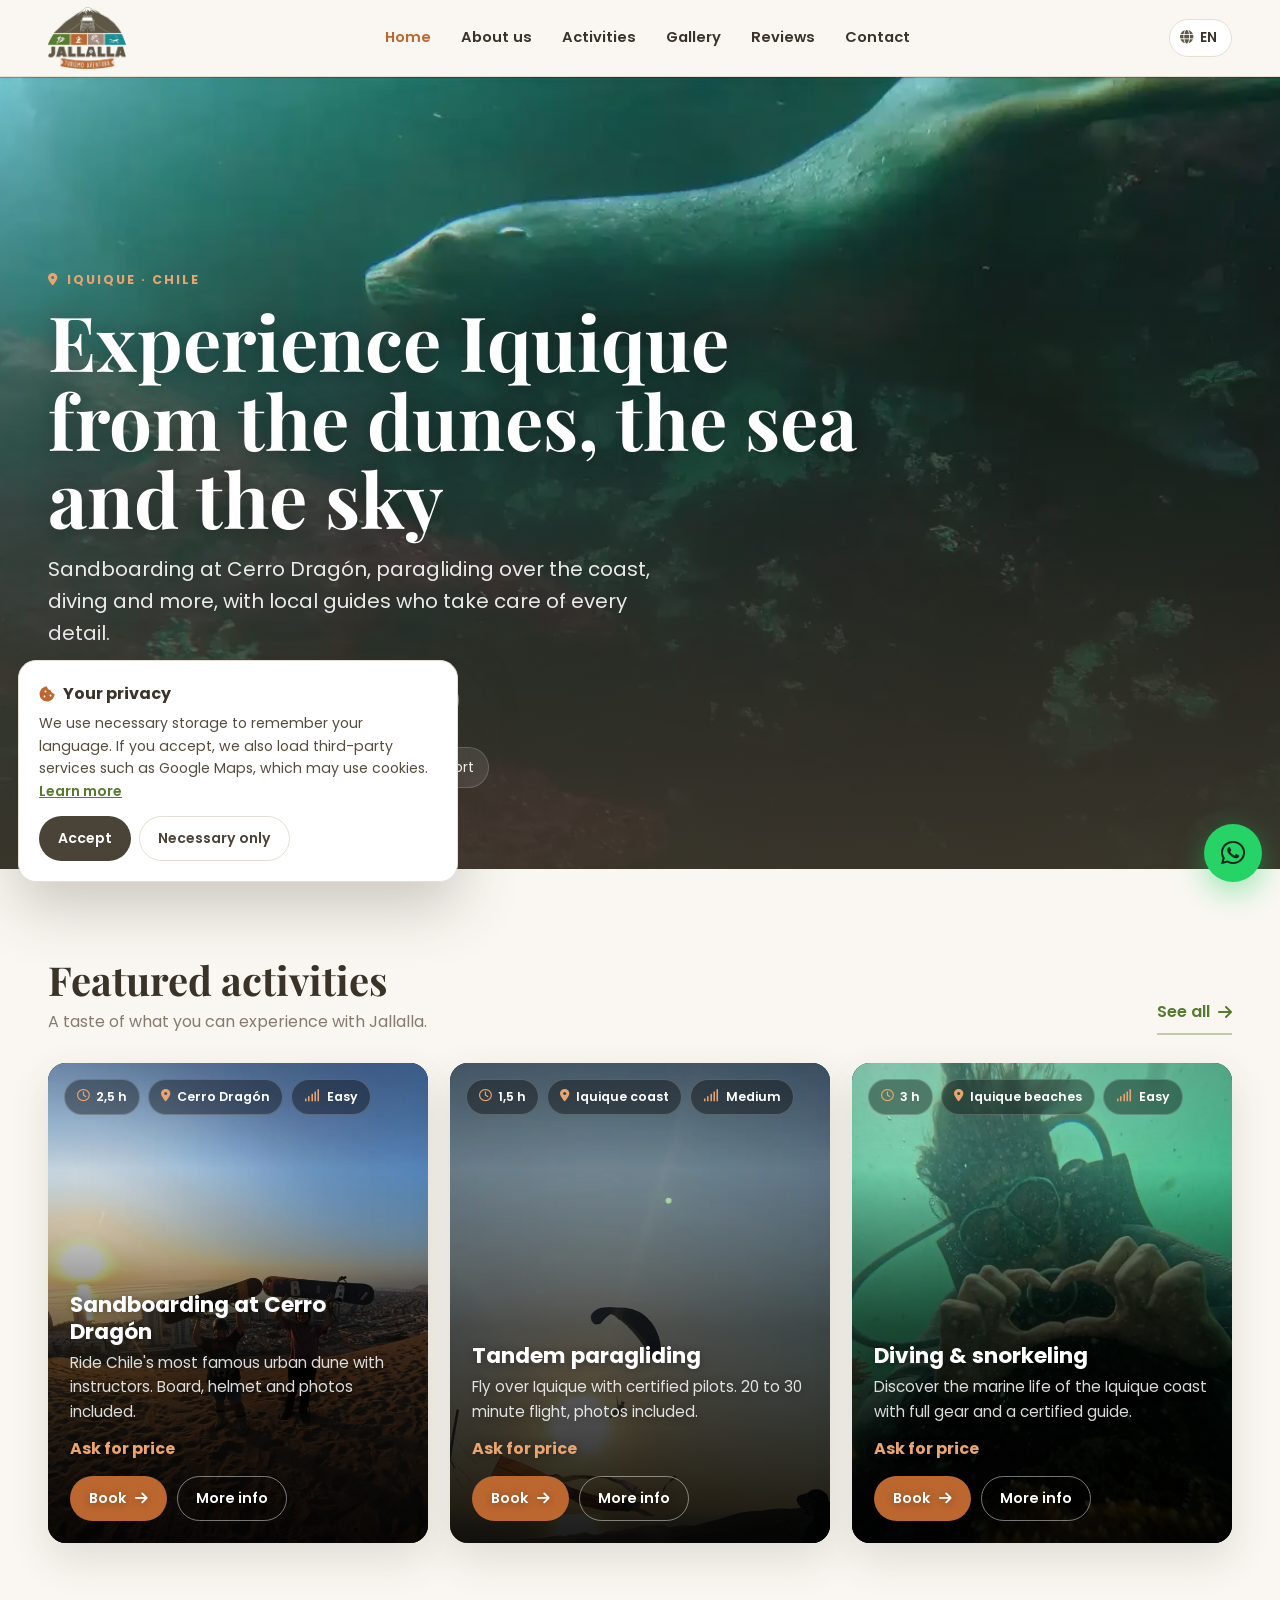
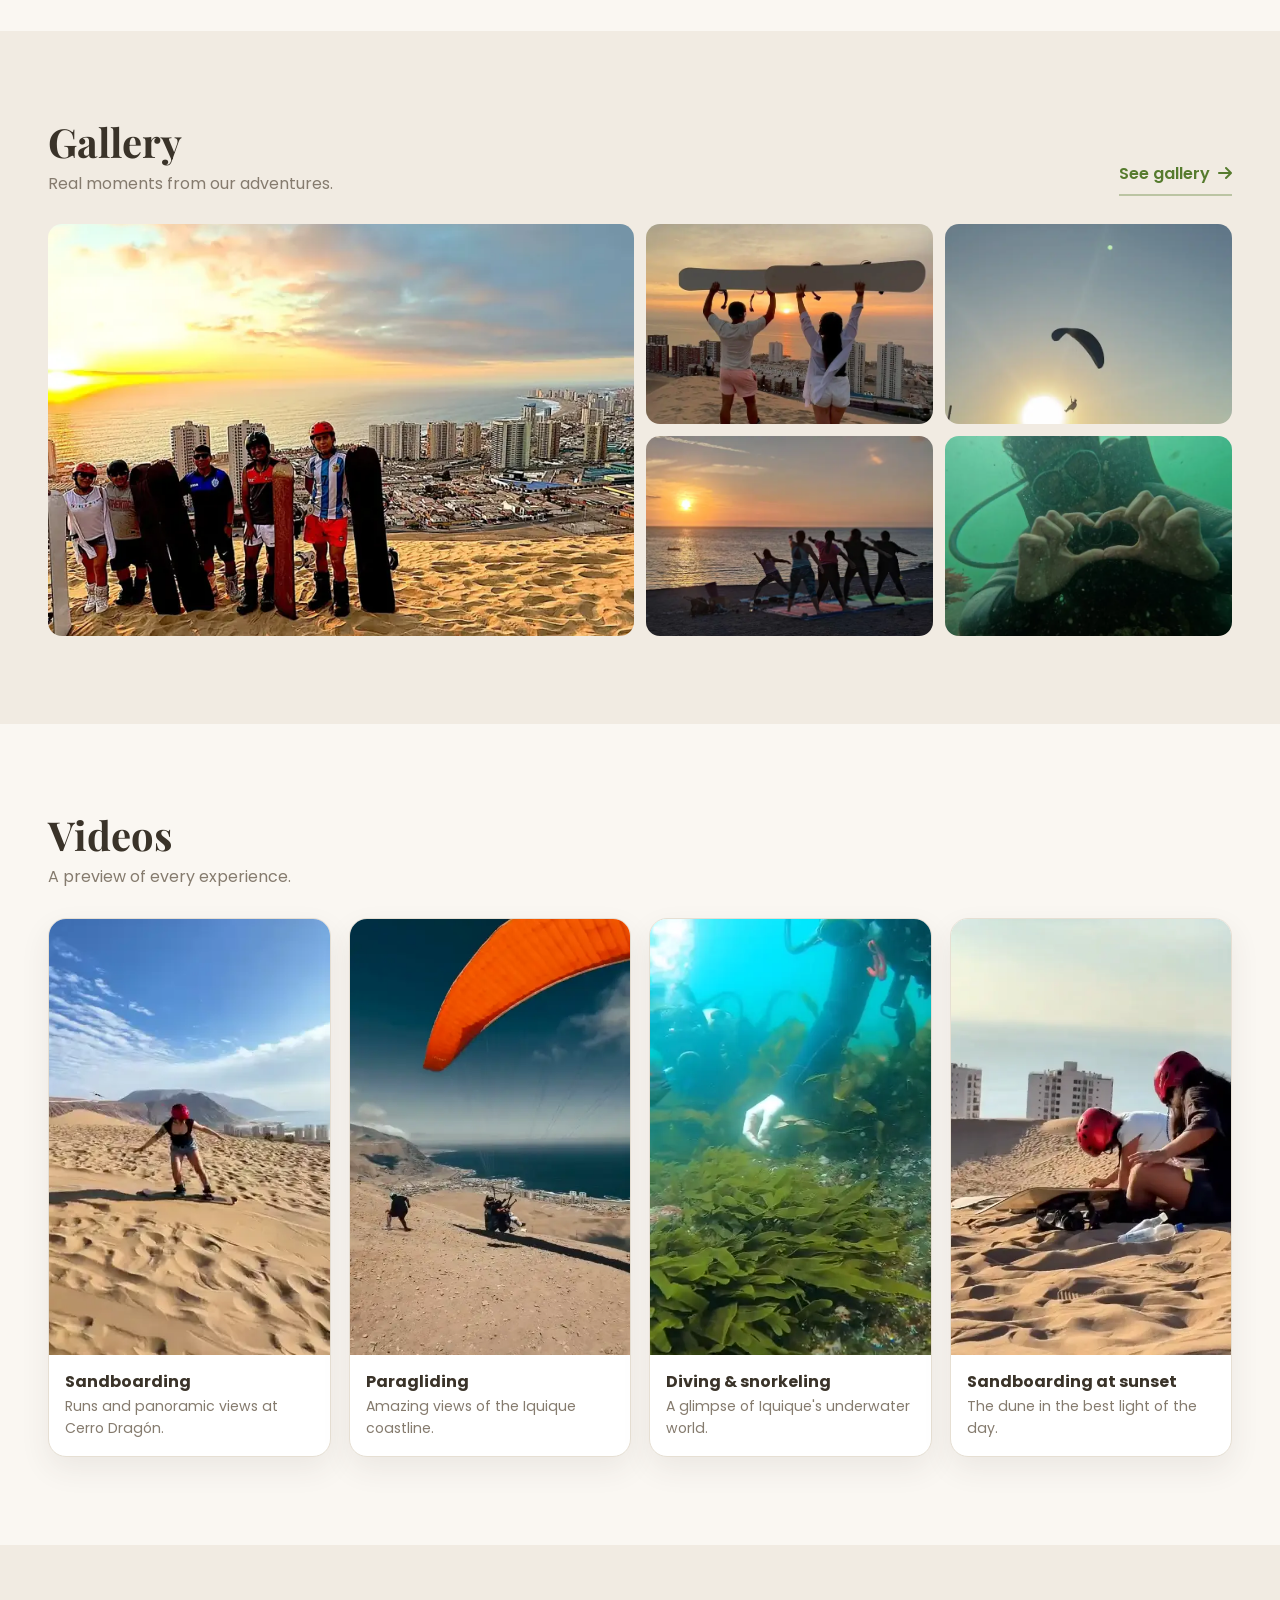
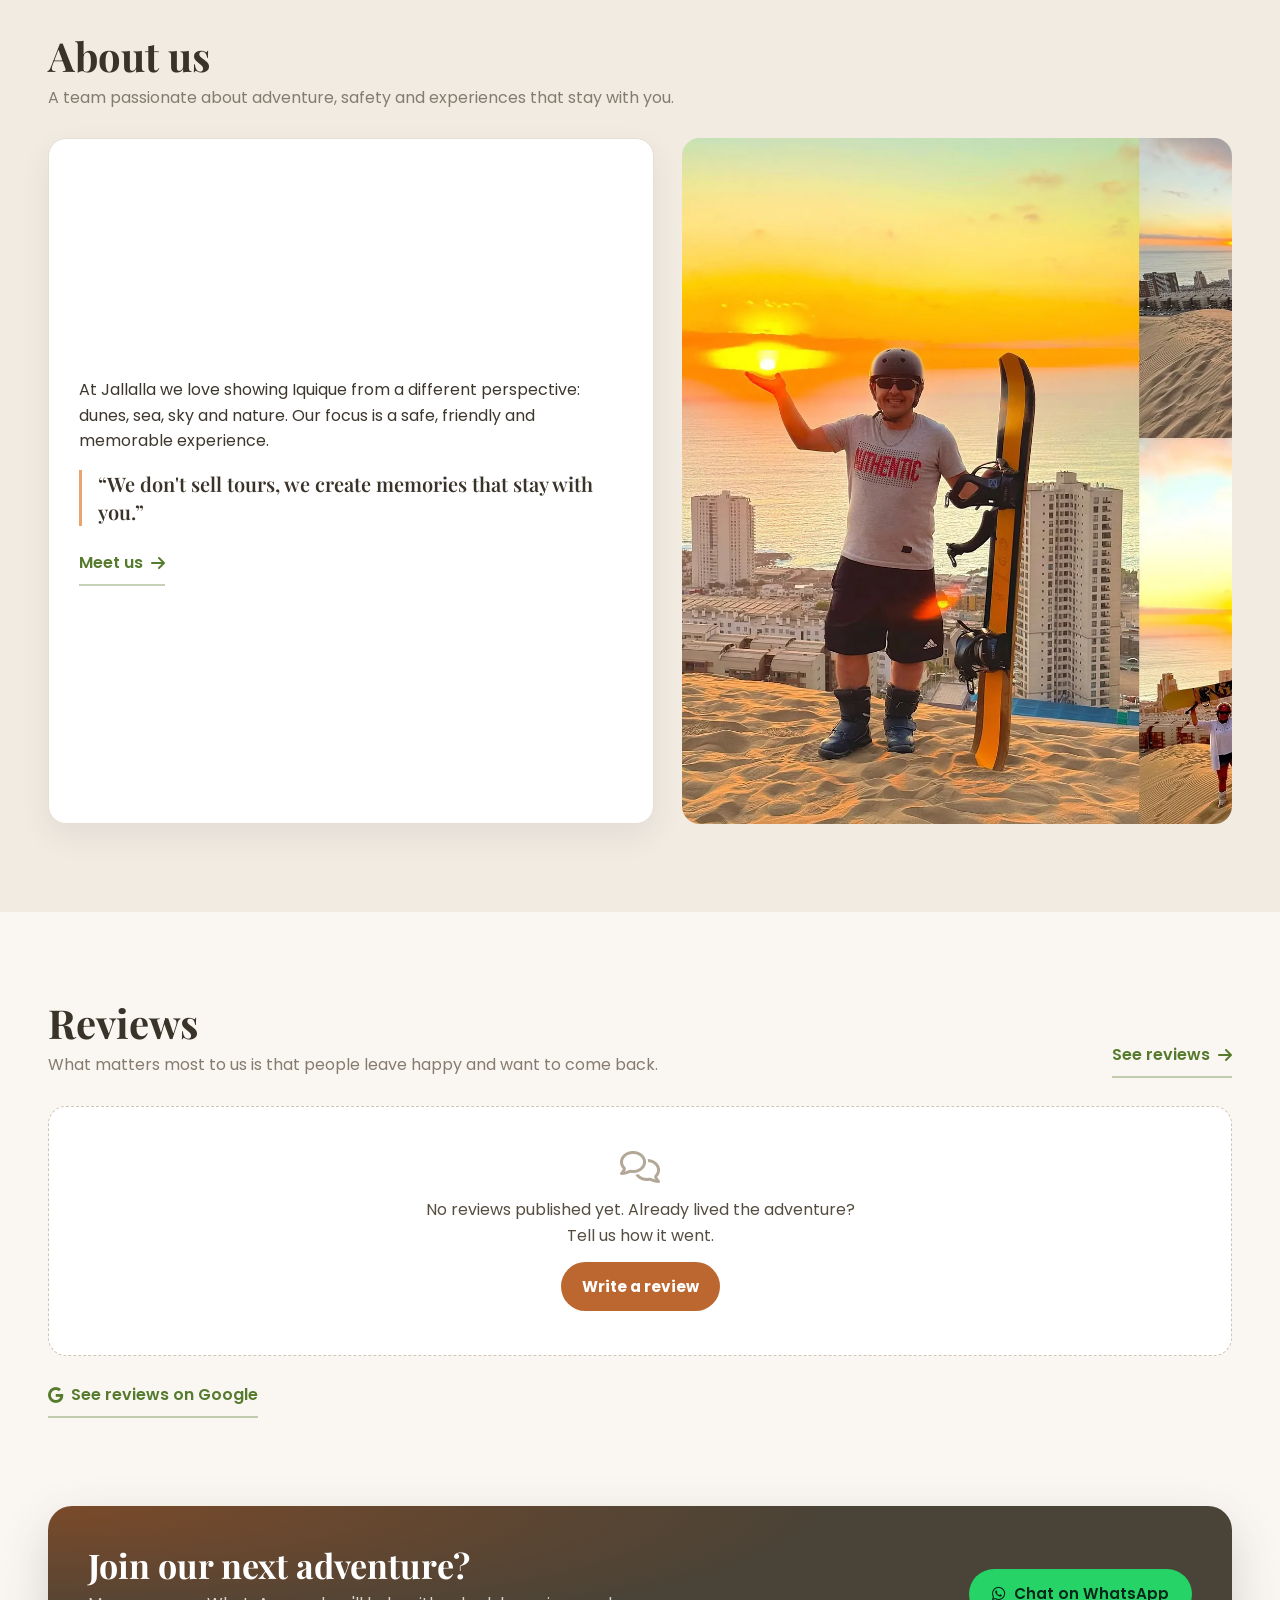
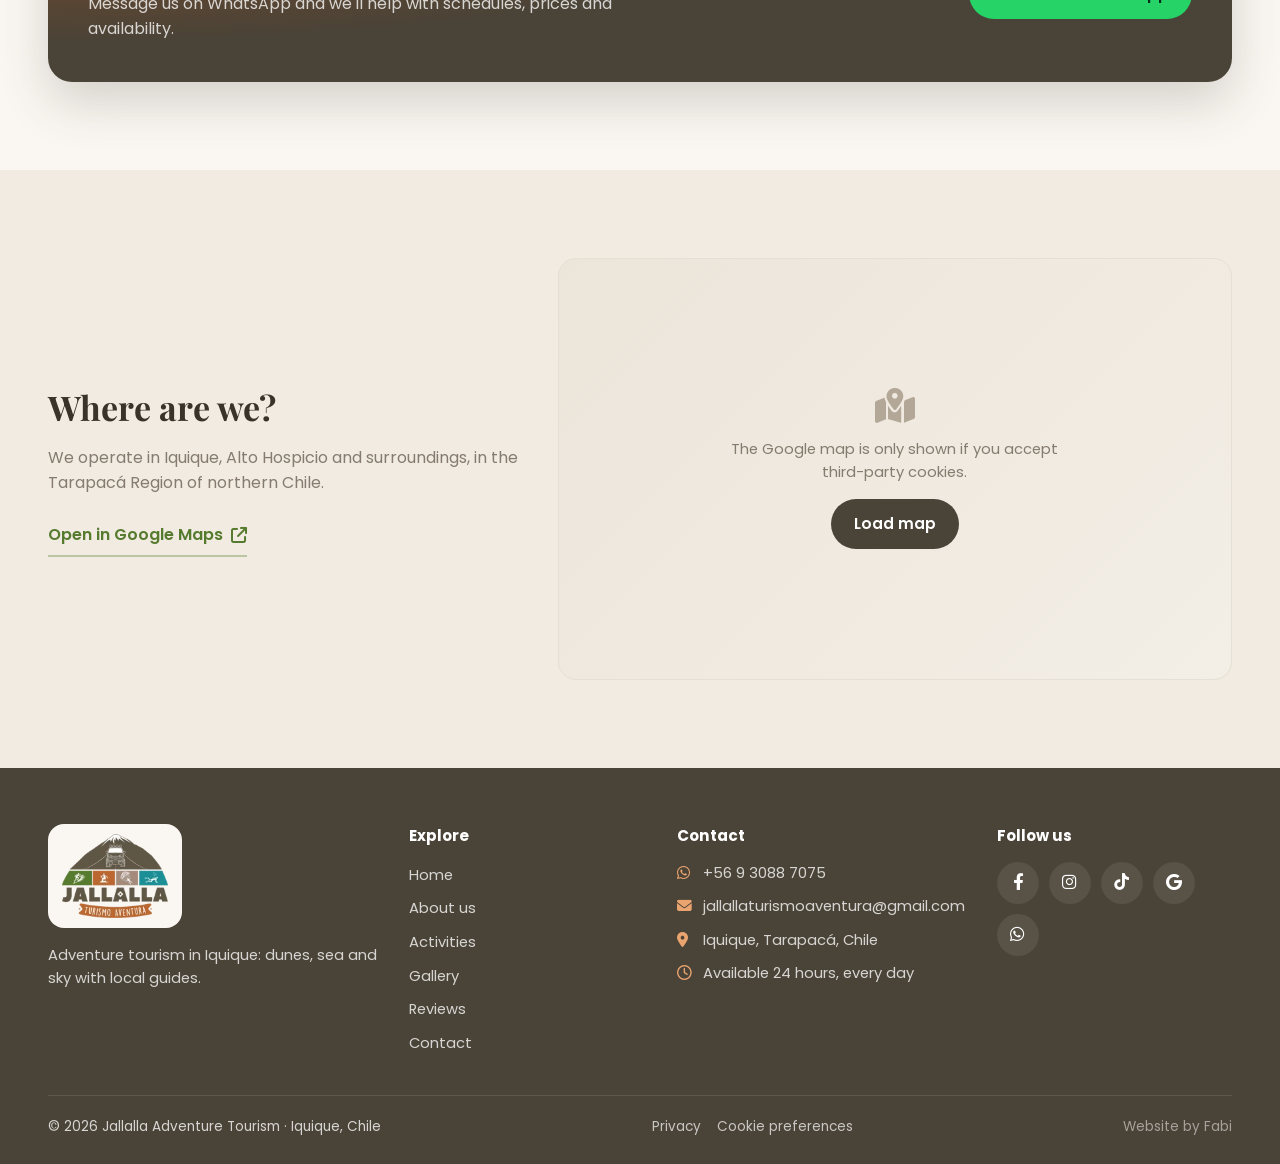
==== commit f5e659ea: "Versión final completa" ====
--- a/index.html
+++ b/index.html
@@ -57,7 +57,9 @@
   ],
   "sameAs": [
     "https://www.facebook.com/share/1BLBdyu36v/",
-    "https://www.tiktok.com/@jallalla.turismo"
+    "https://www.instagram.com/jallalla_turismo_aventura/",
+    "https://www.tiktok.com/@jallalla.turismo",
+    "https://maps.app.goo.gl/eh5QLeYA9FXDUvi17"
   ]
 }
 </script>
@@ -294,6 +296,7 @@
       <a class="link-arrow" href="reviews.html"><span data-t="index.revAll">Ver reseñas</span> <i class="fa-solid fa-arrow-right" aria-hidden="true"></i></a>
     </div>
     <div class="home-reviews" id="homeReviews" aria-live="polite"></div>
+    <p class="google-reviews-row"><a class="link-arrow" data-link="googleMaps" href="#"><i class="fa-brands fa-google" aria-hidden="true"></i> <span data-t="rv.googleSee">Ver reseñas en Google</span></a></p>
   </div>
 </section>
 
@@ -360,6 +363,7 @@
           <a data-link="facebook" href="#" aria-label="Facebook"><i class="fa-brands fa-facebook-f" aria-hidden="true"></i></a>
           <a data-link="instagram" href="#" aria-label="Instagram"><i class="fa-brands fa-instagram" aria-hidden="true"></i></a>
           <a data-link="tiktok" href="#" aria-label="TikTok"><i class="fa-brands fa-tiktok" aria-hidden="true"></i></a>
+          <a data-link="googleMaps" href="#" aria-label="Google Maps"><i class="fa-brands fa-google" aria-hidden="true"></i></a>
           <a data-wa href="#" aria-label="WhatsApp"><i class="fa-brands fa-whatsapp" aria-hidden="true"></i></a>
         </div>
       </div>
--- a/css/style.css
+++ b/css/style.css
@@ -942,3 +942,14 @@
 .home-reviews.is-empty{ grid-template-columns:1fr; }
 .home-reviews .rv-card{ margin:0; }
 @media (max-width:920px){ .home-reviews{ grid-template-columns:1fr; } }
+
+/* Google reviews */
+.google-reviews-row{ margin-top:18px; }
+.rv-google-see{ font-size:.85rem; font-weight:600; color:var(--green); }
+.rv-ok-google{ display:flex; flex-direction:column; align-items:center; gap:10px; max-width:420px; color:var(--text-2); margin:4px 0 6px; }
+.rv-google-sum{ display:inline-flex; align-items:center; gap:6px; margin-top:6px; font-size:.82rem; font-weight:600; color:var(--text-2); text-decoration:none; }
+.rv-google-sum:hover{ color:var(--green); }
+.rv-author-link{ color:inherit; text-decoration:none; }
+.rv-author-link:hover strong{ text-decoration:underline; }
+.rv-google-link{ display:inline-flex; align-items:center; gap:6px; margin-top:10px; font-size:.8rem; font-weight:600; color:var(--muted); text-decoration:none; }
+.rv-google-link:hover{ color:var(--green); }
